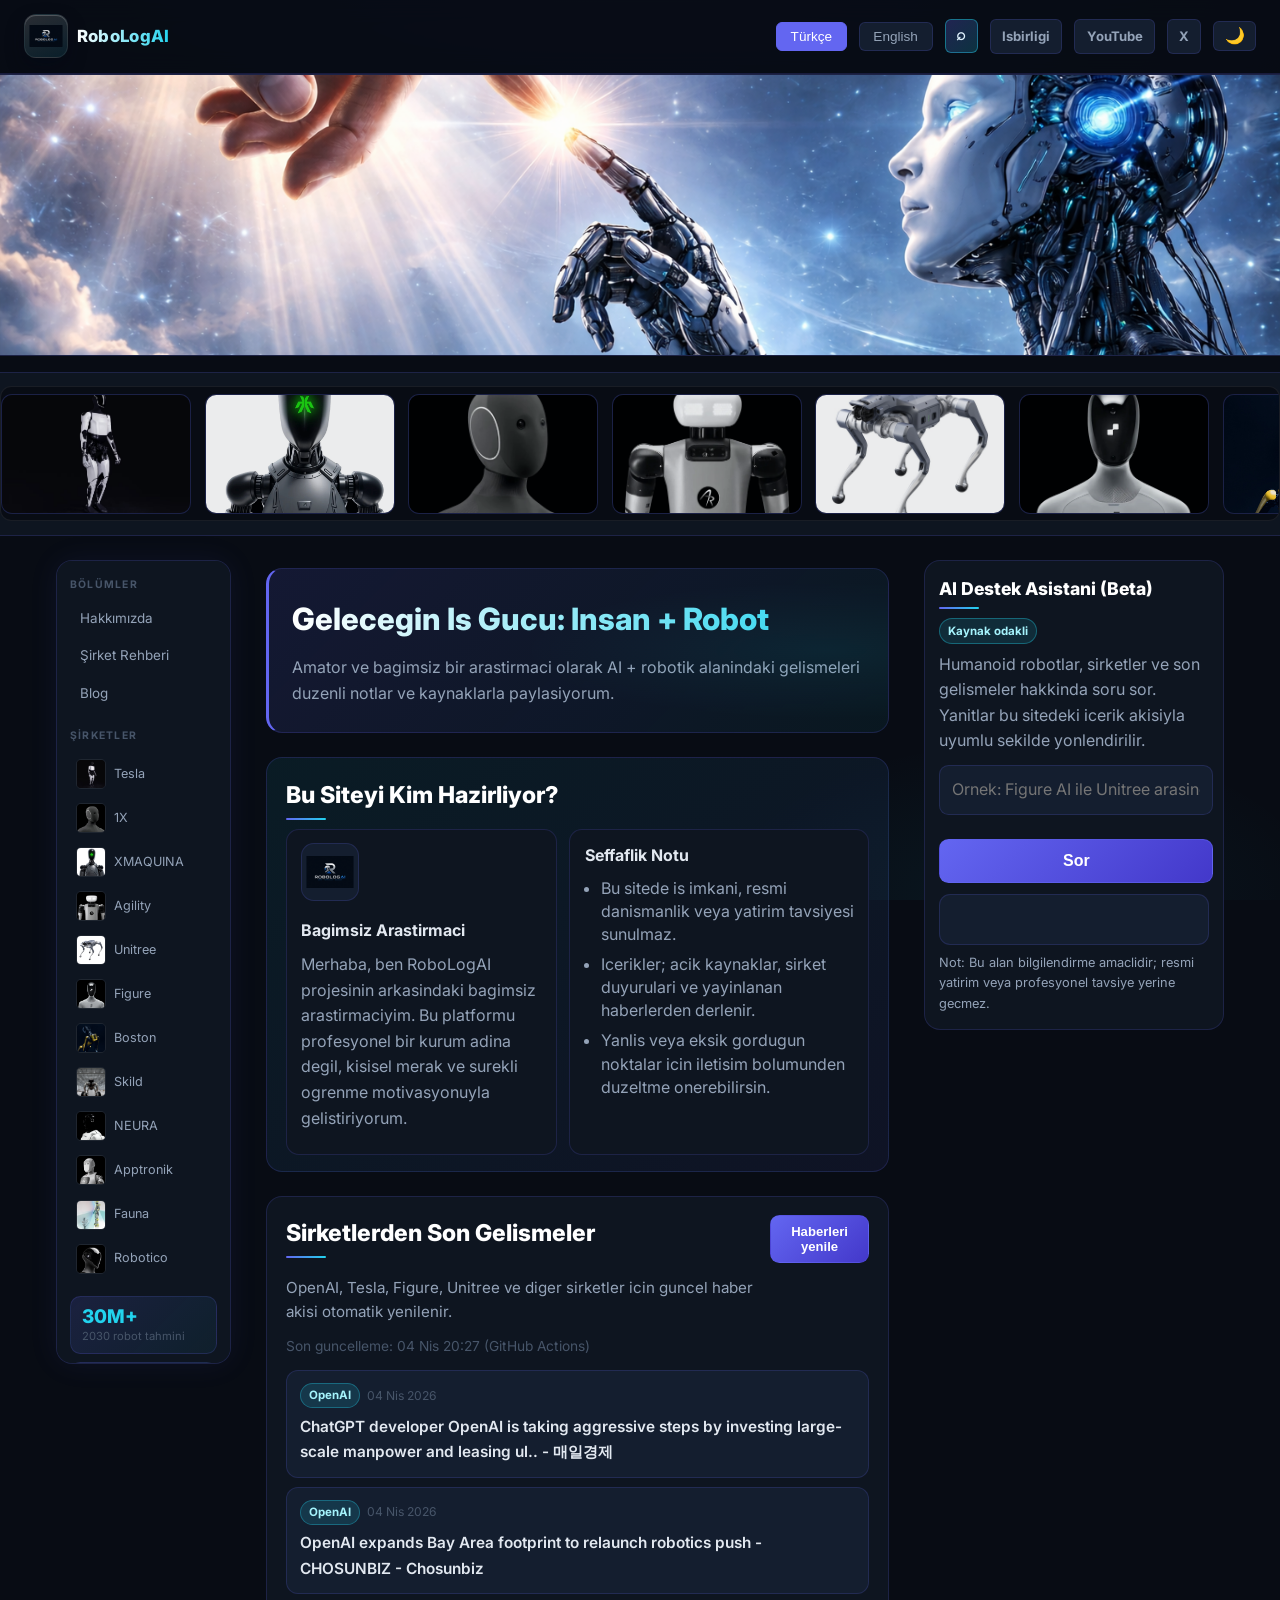
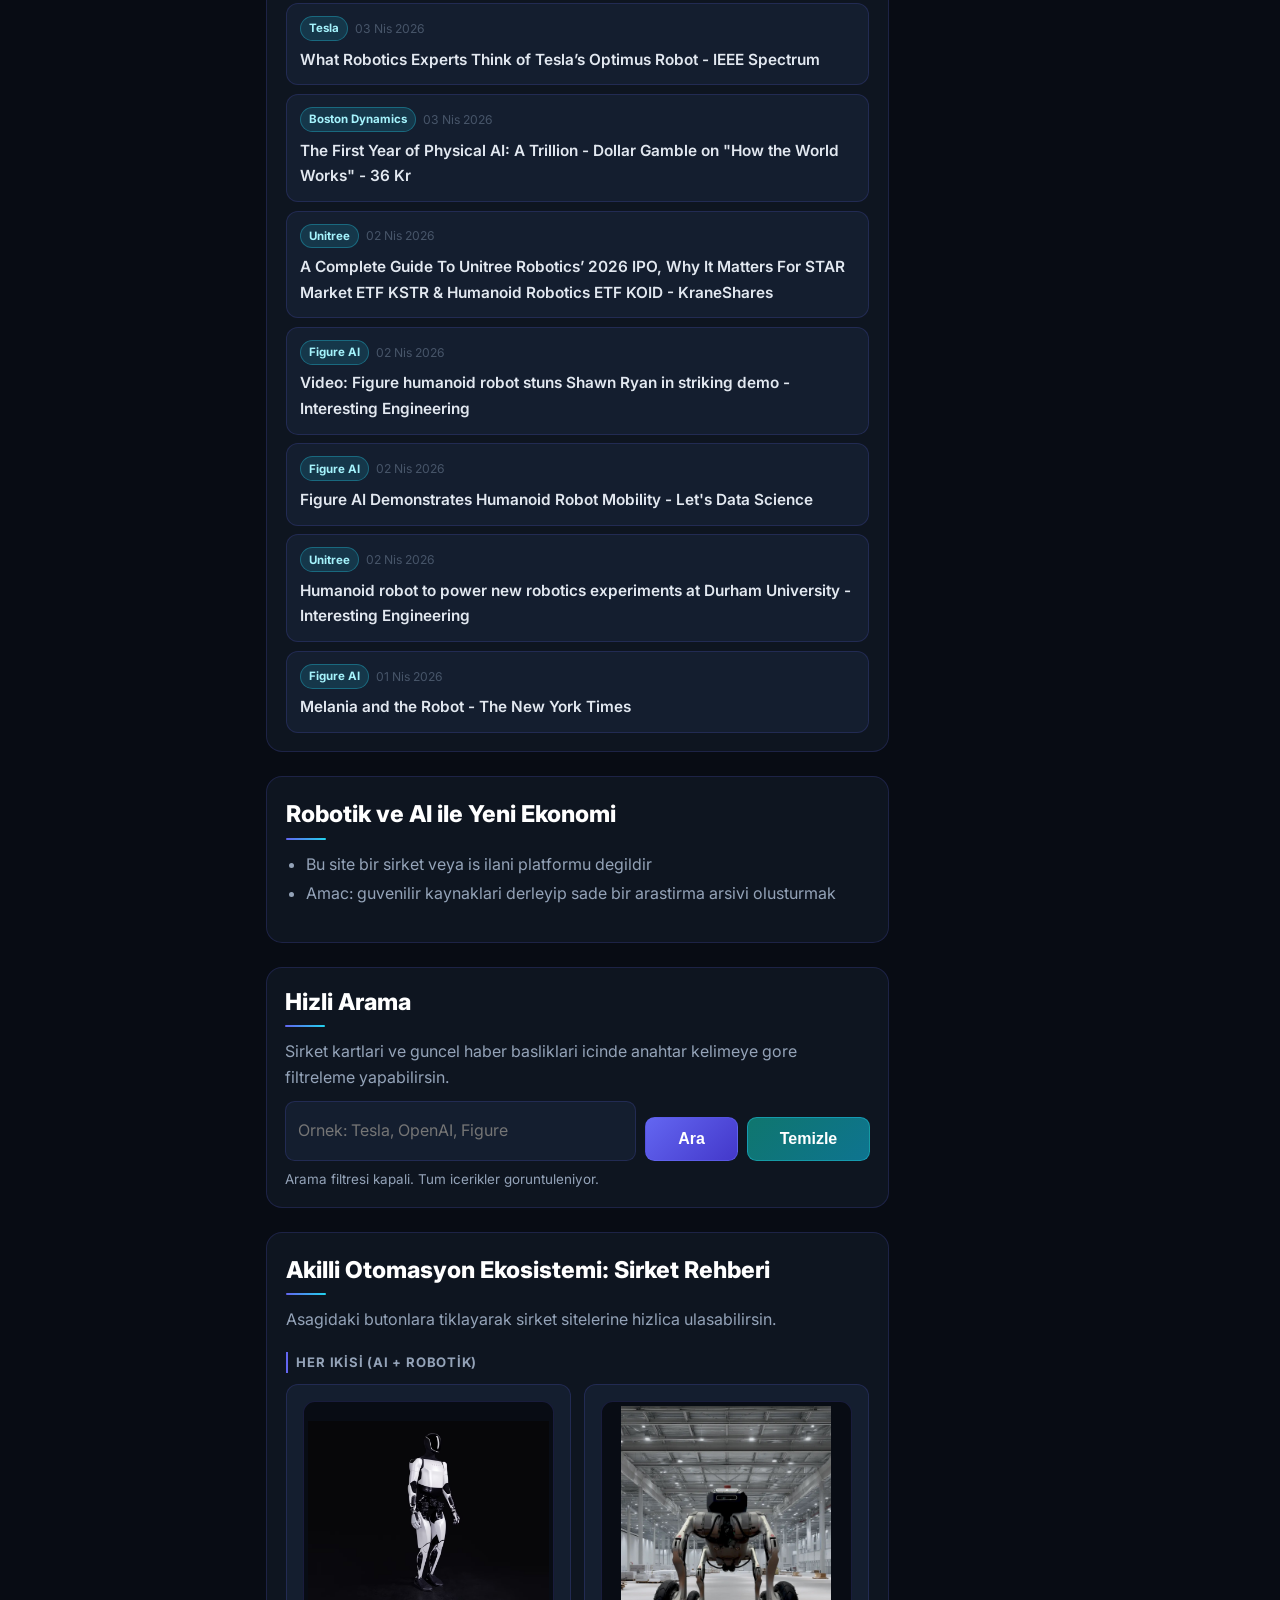
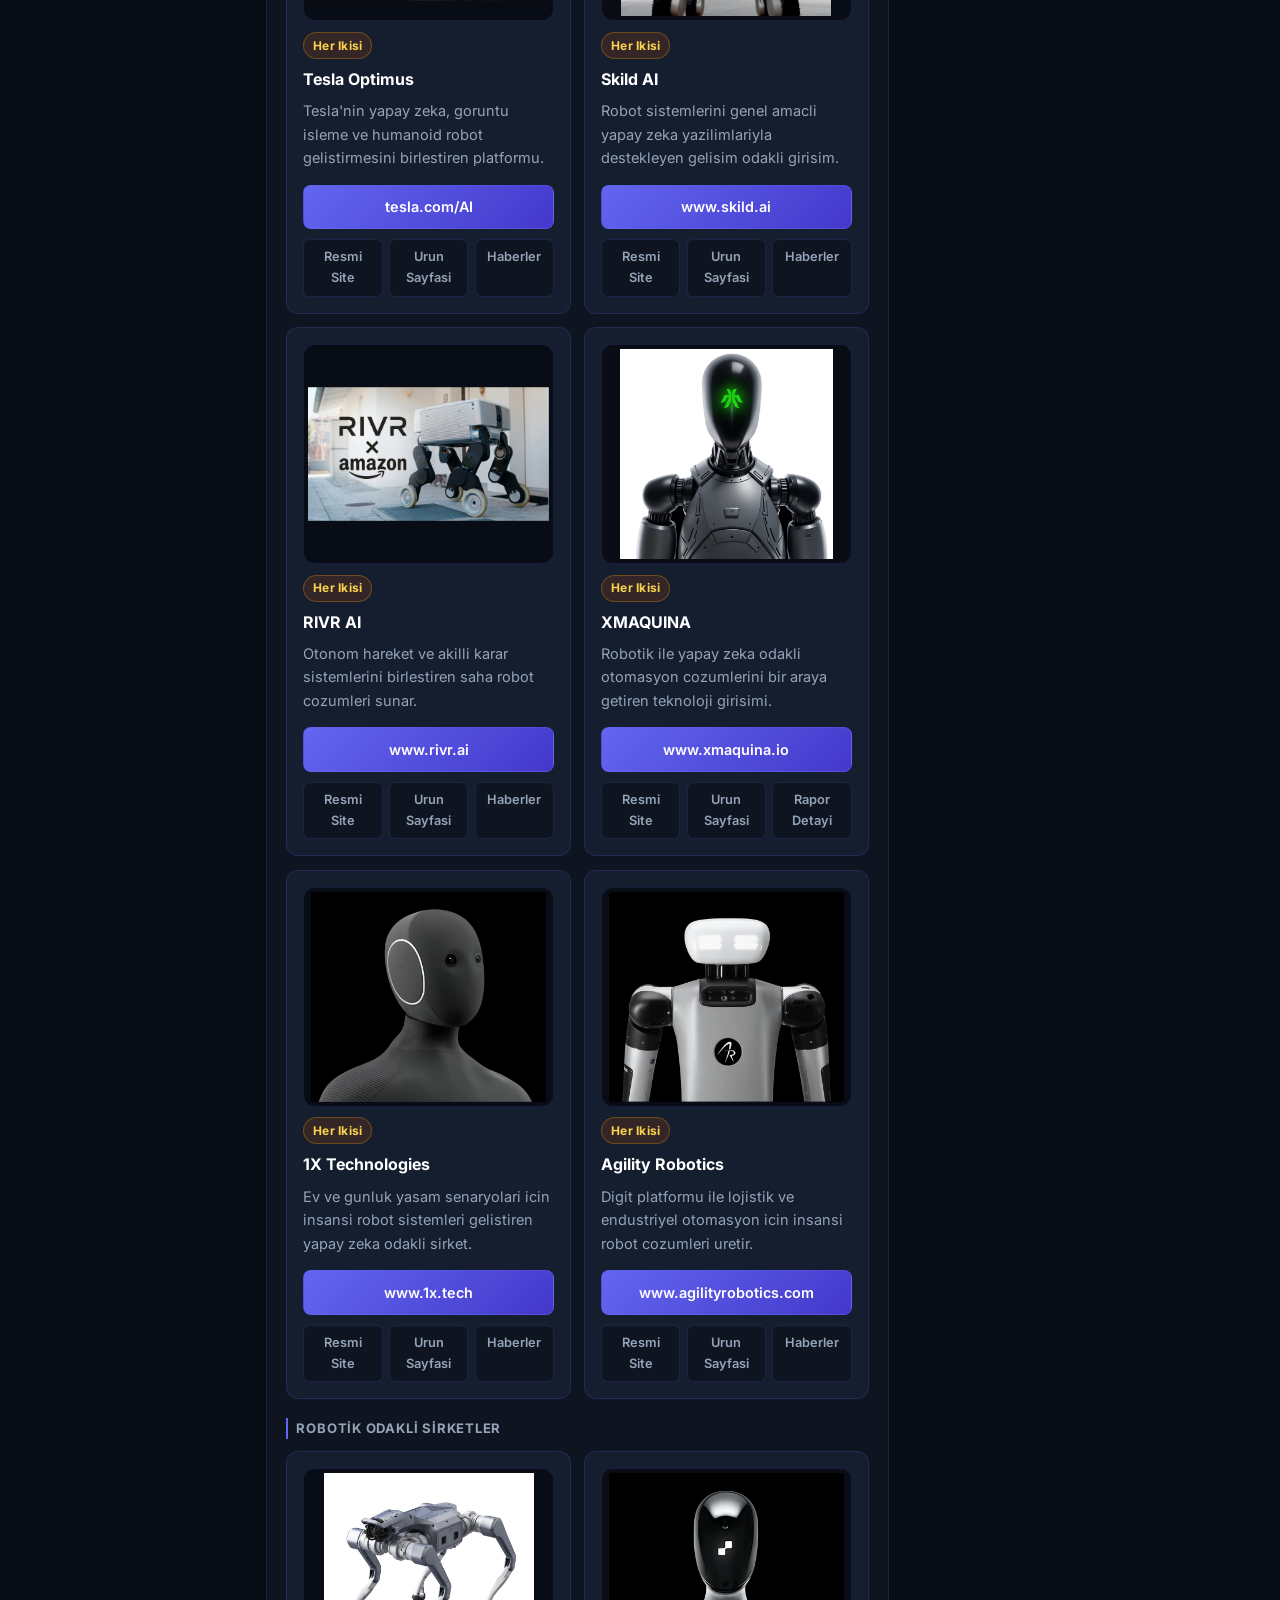
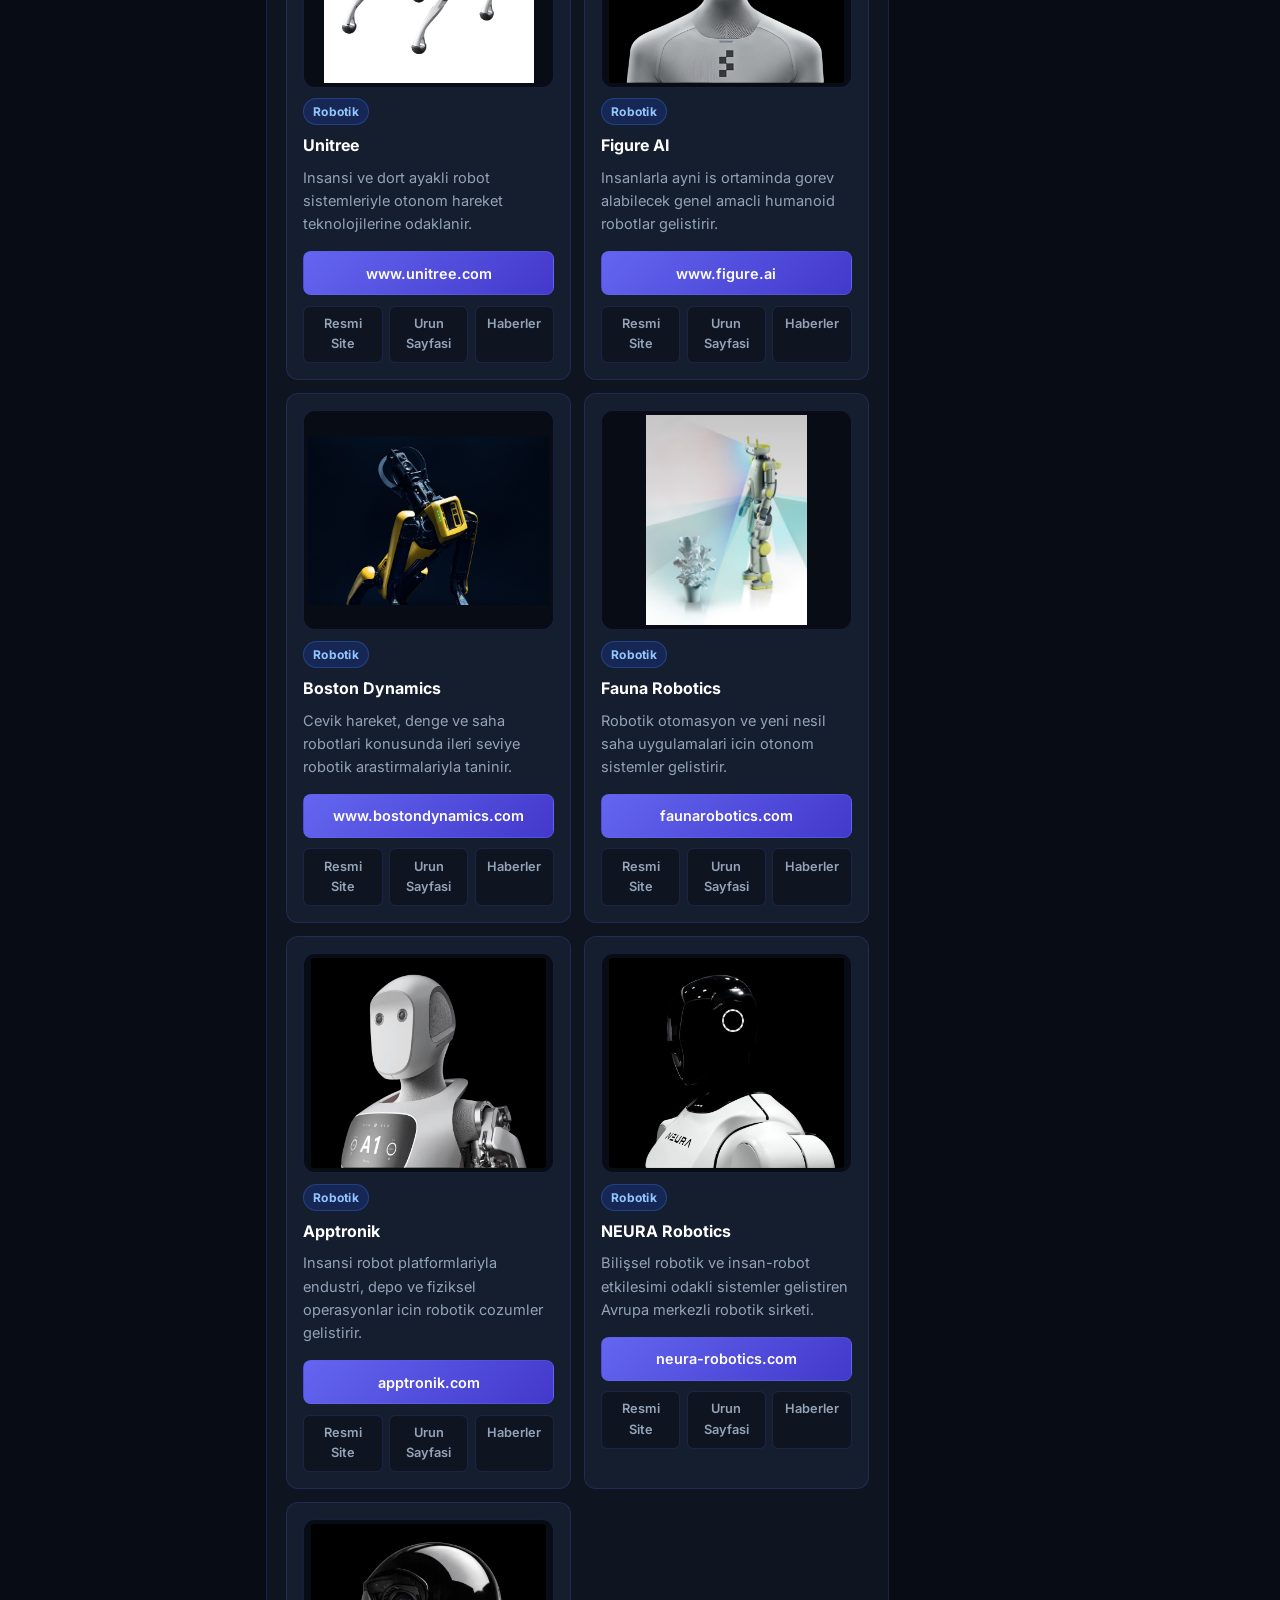
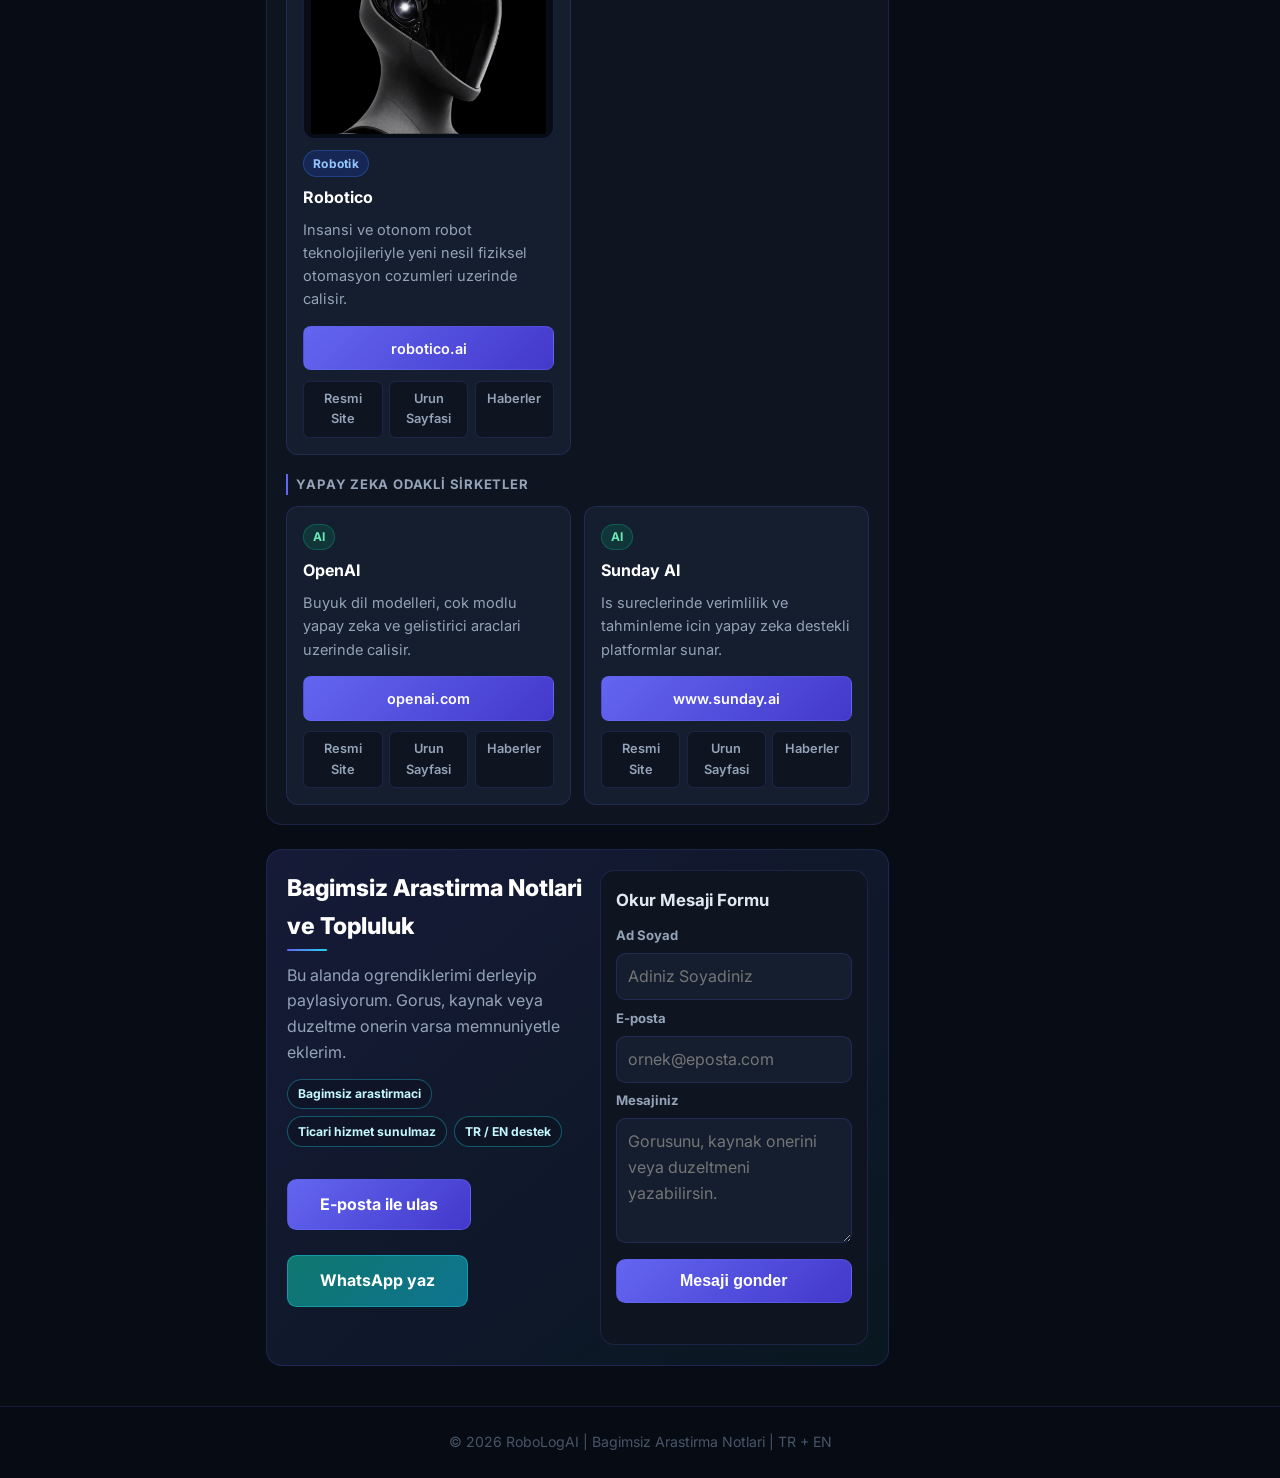
==== index.html @ 37634794 "Add Cloudflare Worker AI template and move assistant to right sidebar" ====
<!DOCTYPE html>
<html lang="tr">
<head>
  <meta charset="UTF-8" />
  <meta name="viewport" content="width=device-width, initial-scale=1.0" />
  <title>Humanoid ve Yapay Zeka Gelecegi</title>
  <meta name="description" content="Humanoid robotik ve yapay zeka gelismelerini bagimsiz arastirma notlariyla takip eden bilgi paylasim platformu." />
  <link rel="canonical" href="https://robologai.com/" />
  <meta property="og:url" content="https://robologai.com/" />
  <link rel="stylesheet" href="style.css" />
</head>
<body>
  <header class="topbar">
    <a class="logo" href="index.html" aria-label="RoboLogAI ana sayfa">
      <img class="logo-mark" src="images/logos/site-logo.png" alt="RoboLogAI logosu" loading="eager" fetchpriority="high" />
      <span class="logo-text">RoboLogAI</span>
    </a>
    <nav>
      <button class="lang-btn active" data-lang="tr">Türkçe</button>
      <button class="lang-btn" data-lang="en">English</button>
      <button class="top-search-link" type="button" aria-label="Quick search" title="Quick Search">
        <span class="top-search-icon" aria-hidden="true">⌕</span>
      </button>
      <a class="social-link" href="sponsor.html" aria-label="Is birligi ve sponsorluk">Isbirligi</a>
      <a class="social-link" href="https://youtube.com/@robologai" target="_blank" rel="noopener noreferrer" aria-label="RoboLogAI YouTube">YouTube</a>
      <a class="social-link" href="https://x.com/robologai" target="_blank" rel="noopener noreferrer" aria-label="RoboLogAI X">X</a>
        <button class="theme-btn" id="theme-toggle" aria-label="Tema değiştir">🌙</button>
    </nav>
  </header>

  <div id="top-search-popover" class="top-search-popover hidden" role="dialog" aria-label="Quick search panel">
    <input id="top-search-mini-input" type="search" data-ph-tr="Sirket veya haber ara..." data-ph-en="Search company or news..." placeholder="Sirket veya haber ara..." />
    <button id="top-search-mini-go" class="btn" type="button">
      <span data-lang="tr">Git</span>
      <span data-lang="en" class="hidden">Go</span>
    </button>
  </div>

  <section class="article-wide-banner article-wide-banner-full">
    <img src="images/robots/near-touch-human-robot.png" alt="Insan ve robot temali ana gorsel" loading="eager" fetchpriority="high" />
  </section>

  <section id="ad-strip">
      <div class="ad-marquee" aria-label="Robotik reklam seridi">
        <div class="ad-track">
          <article class="ad-item">
            <img class="ad-robot" src="images/robots/tesla-original.jpg" alt="Tesla Optimus" loading="lazy" />
          </article>
          <article class="ad-item">
            <img class="ad-robot" src="images/robots/xmaquina-original.jpg" alt="XMAQUINA robot" loading="lazy" />
          </article>
          <article class="ad-item">
            <img class="ad-robot" src="images/robots/1x-original.jpg" alt="1X robot" loading="lazy" />
          </article>
          <article class="ad-item">
            <img class="ad-robot" src="images/robots/agility-original.jpg" alt="Agility Robotics robot" loading="lazy" />
          </article>
          <article class="ad-item">
            <img class="ad-robot" src="images/robots/unitree-original.jpg" alt="Unitree robot" loading="lazy" />
          </article>
          <article class="ad-item">
            <img class="ad-robot" src="images/robots/figure-original.jpg" alt="Figure AI robot" loading="lazy" />
          </article>
          <article class="ad-item">
            <img class="ad-robot" src="images/robots/boston-original.jpg" alt="Boston Dynamics robot" loading="lazy" />
          </article>
          <article class="ad-item">
            <img class="ad-robot" src="images/robots/fauna-original.jpg" alt="Fauna Robotics robot" loading="lazy" />
          </article>

          <article class="ad-item" aria-hidden="true">
            <img class="ad-robot" src="images/robots/tesla-original.jpg" alt="" loading="lazy" />
          </article>
          <article class="ad-item" aria-hidden="true">
            <img class="ad-robot" src="images/robots/xmaquina-original.jpg" alt="" loading="lazy" />
          </article>
          <article class="ad-item" aria-hidden="true">
            <img class="ad-robot" src="images/robots/1x-original.jpg" alt="" loading="lazy" />
          </article>
          <article class="ad-item" aria-hidden="true">
            <img class="ad-robot" src="images/robots/agility-original.jpg" alt="" loading="lazy" />
          </article>
          <article class="ad-item" aria-hidden="true">
            <img class="ad-robot" src="images/robots/unitree-original.jpg" alt="" loading="lazy" />
          </article>
          <article class="ad-item" aria-hidden="true">
            <img class="ad-robot" src="images/robots/figure-original.jpg" alt="" loading="lazy" />
          </article>
          <article class="ad-item" aria-hidden="true">
            <img class="ad-robot" src="images/robots/boston-original.jpg" alt="" loading="lazy" />
          </article>
          <article class="ad-item" aria-hidden="true">
            <img class="ad-robot" src="images/robots/fauna-original.jpg" alt="" loading="lazy" />
          </article>
        </div>
      </div>
    </section>

  <div class="page-layout">
    <aside class="left-sidebar">

      <nav class="sidebar-nav">
        <p class="sidebar-heading" data-lang="tr">Bölümler</p>
        <p class="sidebar-heading hidden" data-lang="en">Sections</p>
        <a class="sidebar-link" href="#about" data-lang="tr">Hakkımızda</a>
        <a class="sidebar-link hidden" href="#about" data-lang="en">About</a>
        <a class="sidebar-link" href="#company-links" data-lang="tr">Şirket Rehberi</a>
        <a class="sidebar-link hidden" href="#company-links" data-lang="en">Company Guide</a>
        <a class="sidebar-link" href="blog.html" data-lang="tr">Blog</a>
        <a class="sidebar-link hidden" href="blog.html" data-lang="en">Blog</a>
      </nav>

      <div class="sidebar-emblems">
        <p class="sidebar-heading" data-lang="tr">Şirketler</p>
        <p class="sidebar-heading hidden" data-lang="en">Companies</p>
        <a class="emblem-item" href="#company-links" title="Tesla"><img src="images/robots/tesla-original.jpg" alt="Tesla" loading="lazy" /><span>Tesla</span></a>
        <a class="emblem-item" href="#company-links" title="1X"><img src="images/robots/1x-original.jpg" alt="1X" loading="lazy" /><span>1X</span></a>
        <a class="emblem-item" href="#company-links" title="XMAQUINA"><img src="images/robots/xmaquina-original.jpg" alt="XMAQUINA" loading="lazy" /><span>XMAQUINA</span></a>
        <a class="emblem-item" href="#company-links" title="Agility"><img src="images/robots/agility-original.jpg" alt="Agility" loading="lazy" /><span>Agility</span></a>
        <a class="emblem-item" href="#company-links" title="Unitree"><img src="images/robots/unitree-original.jpg" alt="Unitree" loading="lazy" /><span>Unitree</span></a>
        <a class="emblem-item" href="#company-links" title="Figure AI"><img src="images/robots/figure-original.jpg" alt="Figure AI" loading="lazy" /><span>Figure</span></a>
        <a class="emblem-item" href="#company-links" title="Boston Dynamics"><img src="images/robots/boston-original.jpg" alt="Boston" loading="lazy" /><span>Boston</span></a>
        <a class="emblem-item" href="#company-links" title="Skild AI"><img src="images/robots/skild-original.jpg" alt="Skild" loading="lazy" /><span>Skild</span></a>
        <a class="emblem-item" href="#company-links" title="NEURA"><img src="images/robots/neura-original.jpg" alt="NEURA" loading="lazy" /><span>NEURA</span></a>
        <a class="emblem-item" href="#company-links" title="Apptronik"><img src="images/robots/apptronik-original.jpg" alt="Apptronik" loading="lazy" /><span>Apptronik</span></a>
        <a class="emblem-item" href="#company-links" title="Fauna"><img src="images/robots/fauna-original.jpg" alt="Fauna" loading="lazy" /><span>Fauna</span></a>
        <a class="emblem-item" href="#company-links" title="Robotico"><img src="images/robots/robotico-original.jpg" alt="Robotico" loading="lazy" /><span>Robotico</span></a>
      </div>

      <div class="sidebar-stats">
        <div class="sidebar-stat">
          <span class="stat-num">30M+</span>
          <span class="stat-lbl" data-lang="tr">2030 robot tahmini</span>
          <span class="stat-lbl hidden" data-lang="en">2030 robot forecast</span>
        </div>
        <div class="sidebar-stat">
          <span class="stat-num">$38B</span>
          <span class="stat-lbl" data-lang="tr">2025 sektör büyüklüğü</span>
          <span class="stat-lbl hidden" data-lang="en">2025 sector size</span>
        </div>
        <div class="sidebar-stat">
          <span class="stat-num">15+</span>
          <span class="stat-lbl" data-lang="tr">Öne çıkan şirket</span>
          <span class="stat-lbl hidden" data-lang="en">Leading companies</span>
        </div>
      </div>

    </aside>
    <main class="container">
    <section id="hero">
      <h1 data-lang="tr">Gelecegin Is Gucu: Insan + Robot</h1>
      <h1 data-lang="en" class="hidden">Future Workforce: Human + Robot</h1>
      <p data-lang="tr">Amator ve bagimsiz bir arastirmaci olarak AI + robotik alanindaki gelismeleri duzenli notlar ve kaynaklarla paylasiyorum.</p>
      <p data-lang="en" class="hidden">As an independent hobby researcher, I share regular notes and sources on AI + robotics developments.</p>
    </section>

    <section id="creator-note">
      <h2 data-lang="tr">Bu Siteyi Kim Hazirliyor?</h2>
      <h2 data-lang="en" class="hidden">Who Runs This Site?</h2>

      <div class="creator-grid">
        <article class="creator-card">
          <img class="creator-avatar" src="images/logos/site-logo.png" alt="RoboLogAI profil gorseli" loading="lazy" />
          <h3 data-lang="tr">Bagimsiz Arastirmaci</h3>
          <h3 data-lang="en" class="hidden">Independent Researcher</h3>
          <p data-lang="tr">Merhaba, ben RoboLogAI projesinin arkasindaki bagimsiz arastirmaciyim. Bu platformu profesyonel bir kurum adina degil, kisisel merak ve surekli ogrenme motivasyonuyla gelistiriyorum.</p>
          <p data-lang="en" class="hidden">Hi, I am the independent researcher behind RoboLogAI. This platform is developed not on behalf of a company, but with personal curiosity and continuous learning motivation.</p>
        </article>

        <article class="creator-card policy-card">
          <h3 data-lang="tr">Seffaflik Notu</h3>
          <h3 data-lang="en" class="hidden">Transparency Note</h3>
          <ul>
            <li data-lang="tr">Bu sitede is imkani, resmi danismanlik veya yatirim tavsiyesi sunulmaz.</li>
            <li data-lang="en" class="hidden">This site does not offer jobs, official consulting, or investment advice.</li>
            <li data-lang="tr">Icerikler; acik kaynaklar, sirket duyurulari ve yayinlanan haberlerden derlenir.</li>
            <li data-lang="en" class="hidden">Content is compiled from public sources, company announcements, and published news.</li>
            <li data-lang="tr">Yanlis veya eksik gordugun noktalar icin iletisim bolumunden duzeltme onerebilirsin.</li>
            <li data-lang="en" class="hidden">If you notice inaccurate or missing points, you can suggest corrections via the contact section.</li>
          </ul>
        </article>
      </div>
    </section>

    <section id="live-news">
      <div class="live-news-head">
        <div>
          <h2 data-lang="tr">Sirketlerden Son Gelismeler</h2>
          <h2 data-lang="en" class="hidden">Latest Company Developments</h2>
          <p data-lang="tr">OpenAI, Tesla, Figure, Unitree ve diger sirketler icin guncel haber akisi otomatik yenilenir.</p>
          <p data-lang="en" class="hidden">Automated updates for OpenAI, Tesla, Figure, Unitree, and other major companies.</p>
        </div>
        <button id="refresh-news" class="refresh-news-btn" type="button">
          <span data-lang="tr">Haberleri yenile</span>
          <span data-lang="en" class="hidden">Refresh news</span>
        </button>
      </div>

      <p id="news-status" class="news-status" data-lang="tr">Haberler yukleniyor...</p>
      <p id="news-status-en" class="news-status hidden" data-lang="en">Loading latest news...</p>

      <ul id="live-news-list" class="live-news-list"></ul>
    </section>

    <section id="about">
      <h2 data-lang="tr">Robotik ve AI ile Yeni Ekonomi</h2>
      <h2 data-lang="en" class="hidden">A New Economy with Robotics and AI</h2>
      <ul>
        <li data-lang="tr">Bu site bir sirket veya is ilani platformu degildir</li>
        <li data-lang="en" class="hidden">This website is not a company or a job-offer platform</li>
        <li data-lang="tr">Amac: guvenilir kaynaklari derleyip sade bir arastirma arsivi olusturmak</li>
        <li data-lang="en" class="hidden">Goal: curate reliable sources and build a simple research archive</li>
      </ul>
    </section>

    <section id="site-search">
      <h2 data-lang="tr">Hizli Arama</h2>
      <h2 data-lang="en" class="hidden">Quick Search</h2>
      <p data-lang="tr">Sirket kartlari ve guncel haber basliklari icinde anahtar kelimeye gore filtreleme yapabilirsin.</p>
      <p data-lang="en" class="hidden">Filter company cards and latest news titles by keyword.</p>
      <div class="search-row">
        <input id="site-search-input" type="search" data-ph-tr="Ornek: Tesla, OpenAI, Figure" data-ph-en="Example: Tesla, OpenAI, Figure" placeholder="Ornek: Tesla, OpenAI, Figure" />
        <button id="site-search-btn" class="btn" type="button">
          <span data-lang="tr">Ara</span>
          <span data-lang="en" class="hidden">Search</span>
        </button>
        <button id="site-search-clear" class="btn btn-alt" type="button">
          <span data-lang="tr">Temizle</span>
          <span data-lang="en" class="hidden">Clear</span>
        </button>
      </div>
      <p id="site-search-status" class="search-status" aria-live="polite"></p>
    </section>

    <section id="company-links">
      <h2 data-lang="tr">Akilli Otomasyon Ekosistemi: Sirket Rehberi</h2>
      <h2 data-lang="en" class="hidden">Smart Automation Ecosystem: Company Guide</h2>

      <p data-lang="tr">Asagidaki butonlara tiklayarak sirket sitelerine hizlica ulasabilirsin.</p>
      <p data-lang="en" class="hidden">Use the buttons below to open company websites quickly.</p>

      <div class="company-group">
        <h3 data-lang="tr">Her Ikisi (AI + Robotik)</h3>
        <h3 data-lang="en" class="hidden">Both (AI + Robotics)</h3>
        <div class="link-grid">
          <article class="link-card">
            <img class="company-robot-photo" src="images/robots/tesla-original.jpg" alt="Tesla Optimus robot visual" loading="lazy" />
            <div class="badges">
              <span class="badge both" data-lang="tr">Her Ikisi</span>
              <span class="badge both hidden" data-lang="en">Both</span>
            </div>
            <h4>Tesla Optimus</h4>
            <p data-lang="tr">Tesla'nin yapay zeka, goruntu isleme ve humanoid robot gelistirmesini birlestiren platformu.</p>
            <p data-lang="en" class="hidden">Tesla's platform combining AI, vision systems, and humanoid robot development.</p>
            <a class="link-btn" href="https://www.tesla.com/AI" target="_blank" rel="noopener noreferrer">tesla.com/AI</a>
            <div class="sub-links">
              <a class="sub-link" href="https://www.tesla.com" target="_blank" rel="noopener noreferrer" data-lang="tr">Resmi Site</a>
              <a class="sub-link hidden" href="https://www.tesla.com" target="_blank" rel="noopener noreferrer" data-lang="en">Official Site</a>
              <a class="sub-link" href="https://www.tesla.com/AI" target="_blank" rel="noopener noreferrer" data-lang="tr">Urun Sayfasi</a>
              <a class="sub-link hidden" href="https://www.tesla.com/AI" target="_blank" rel="noopener noreferrer" data-lang="en">Product Page</a>
              <a class="sub-link" href="https://www.tesla.com/blog" target="_blank" rel="noopener noreferrer" data-lang="tr">Haberler</a>
              <a class="sub-link hidden" href="https://www.tesla.com/blog" target="_blank" rel="noopener noreferrer" data-lang="en">News</a>
            </div>
          </article>

          <article class="link-card">
            <img class="company-robot-photo" src="images/robots/skild-original.jpg" alt="Skild AI robot visual" loading="lazy" />
            <div class="badges">
              <span class="badge both" data-lang="tr">Her Ikisi</span>
              <span class="badge both hidden" data-lang="en">Both</span>
            </div>
            <h4>Skild AI</h4>
            <p data-lang="tr">Robot sistemlerini genel amacli yapay zeka yazilimlariyla destekleyen gelisim odakli girisim.</p>
            <p data-lang="en" class="hidden">A growth-stage company building general-purpose AI software for robotic systems.</p>
            <a class="link-btn" href="https://www.skild.ai" target="_blank" rel="noopener noreferrer">www.skild.ai</a>
            <div class="sub-links">
              <a class="sub-link" href="https://www.skild.ai" target="_blank" rel="noopener noreferrer" data-lang="tr">Resmi Site</a>
              <a class="sub-link hidden" href="https://www.skild.ai" target="_blank" rel="noopener noreferrer" data-lang="en">Official Site</a>
              <a class="sub-link" href="https://www.skild.ai" target="_blank" rel="noopener noreferrer" data-lang="tr">Urun Sayfasi</a>
              <a class="sub-link hidden" href="https://www.skild.ai" target="_blank" rel="noopener noreferrer" data-lang="en">Product Page</a>
              <a class="sub-link" href="https://www.skild.ai" target="_blank" rel="noopener noreferrer" data-lang="tr">Haberler</a>
              <a class="sub-link hidden" href="https://www.skild.ai" target="_blank" rel="noopener noreferrer" data-lang="en">News</a>
            </div>
          </article>

          <article class="link-card">
            <img class="company-robot-photo" src="images/robots/rivrhero.png" alt="RIVR AI robot visual" loading="lazy" />
            <div class="badges">
              <span class="badge both" data-lang="tr">Her Ikisi</span>
              <span class="badge both hidden" data-lang="en">Both</span>
            </div>
            <h4>RIVR AI</h4>
            <p data-lang="tr">Otonom hareket ve akilli karar sistemlerini birlestiren saha robot cozumleri sunar.</p>
            <p data-lang="en" class="hidden">Delivers field robotics solutions combining autonomous motion and intelligent decision systems.</p>
            <a class="link-btn" href="https://www.rivr.ai" target="_blank" rel="noopener noreferrer">www.rivr.ai</a>
            <div class="sub-links">
              <a class="sub-link" href="https://www.rivr.ai" target="_blank" rel="noopener noreferrer" data-lang="tr">Resmi Site</a>
              <a class="sub-link hidden" href="https://www.rivr.ai" target="_blank" rel="noopener noreferrer" data-lang="en">Official Site</a>
              <a class="sub-link" href="https://www.rivr.ai" target="_blank" rel="noopener noreferrer" data-lang="tr">Urun Sayfasi</a>
              <a class="sub-link hidden" href="https://www.rivr.ai" target="_blank" rel="noopener noreferrer" data-lang="en">Product Page</a>
              <a class="sub-link" href="https://www.rivr.ai" target="_blank" rel="noopener noreferrer" data-lang="tr">Haberler</a>
              <a class="sub-link hidden" href="https://www.rivr.ai" target="_blank" rel="noopener noreferrer" data-lang="en">News</a>
            </div>
          </article>

          <article class="link-card">
              <img class="company-robot-photo" src="images/robots/xmaquina-original.jpg" alt="XMAQUINA robot visual" loading="lazy" />
            <div class="badges">
              <span class="badge both" data-lang="tr">Her Ikisi</span>
              <span class="badge both hidden" data-lang="en">Both</span>
            </div>
            <h4>XMAQUINA</h4>
            <p data-lang="tr">Robotik ile yapay zeka odakli otomasyon cozumlerini bir araya getiren teknoloji girisimi.</p>
            <p data-lang="en" class="hidden">A technology company combining robotics and AI-focused automation solutions.</p>
            <a class="link-btn" href="https://www.xmaquina.io" target="_blank" rel="noopener noreferrer">www.xmaquina.io</a>
            <div class="sub-links">
              <a class="sub-link" href="https://www.xmaquina.io" target="_blank" rel="noopener noreferrer" data-lang="tr">Resmi Site</a>
              <a class="sub-link hidden" href="https://www.xmaquina.io" target="_blank" rel="noopener noreferrer" data-lang="en">Official Site</a>
              <a class="sub-link" href="https://www.xmaquina.io" target="_blank" rel="noopener noreferrer" data-lang="tr">Urun Sayfasi</a>
              <a class="sub-link hidden" href="https://www.xmaquina.io" target="_blank" rel="noopener noreferrer" data-lang="en">Product Page</a>
              <a class="sub-link" href="article-xmaquina-profesyonel-rapor.html" data-lang="tr">Rapor Detayi</a>
              <a class="sub-link hidden" href="article-xmaquina-profesyonel-rapor.html" data-lang="en">Report Details</a>
            </div>
          </article>

          <article class="link-card">
            <img class="company-robot-photo" src="images/robots/1x-original.jpg" alt="1X robot visual" loading="lazy" />
            <div class="badges">
              <span class="badge both" data-lang="tr">Her Ikisi</span>
              <span class="badge both hidden" data-lang="en">Both</span>
            </div>
            <h4>1X Technologies</h4>
            <p data-lang="tr">Ev ve gunluk yasam senaryolari icin insansi robot sistemleri gelistiren yapay zeka odakli sirket.</p>
            <p data-lang="en" class="hidden">An AI-driven company building humanoid robots for home and everyday living scenarios.</p>
            <a class="link-btn" href="https://www.1x.tech" target="_blank" rel="noopener noreferrer">www.1x.tech</a>
            <div class="sub-links">
              <a class="sub-link" href="https://www.1x.tech" target="_blank" rel="noopener noreferrer" data-lang="tr">Resmi Site</a>
              <a class="sub-link hidden" href="https://www.1x.tech" target="_blank" rel="noopener noreferrer" data-lang="en">Official Site</a>
              <a class="sub-link" href="https://www.1x.tech" target="_blank" rel="noopener noreferrer" data-lang="tr">Urun Sayfasi</a>
              <a class="sub-link hidden" href="https://www.1x.tech" target="_blank" rel="noopener noreferrer" data-lang="en">Product Page</a>
              <a class="sub-link" href="https://www.1x.tech" target="_blank" rel="noopener noreferrer" data-lang="tr">Haberler</a>
              <a class="sub-link hidden" href="https://www.1x.tech" target="_blank" rel="noopener noreferrer" data-lang="en">News</a>
            </div>
          </article>

          <article class="link-card">
            <img class="company-robot-photo" src="images/robots/agility-original.jpg" alt="Agility Robotics robot visual" loading="lazy" />
            <div class="badges">
              <span class="badge both" data-lang="tr">Her Ikisi</span>
              <span class="badge both hidden" data-lang="en">Both</span>
            </div>
            <h4>Agility Robotics</h4>
            <p data-lang="tr">Digit platformu ile lojistik ve endustriyel otomasyon icin insansi robot cozumleri uretir.</p>
            <p data-lang="en" class="hidden">Builds humanoid robot solutions for logistics and industrial automation through its Digit platform.</p>
            <a class="link-btn" href="https://www.agilityrobotics.com" target="_blank" rel="noopener noreferrer">www.agilityrobotics.com</a>
            <div class="sub-links">
              <a class="sub-link" href="https://www.agilityrobotics.com" target="_blank" rel="noopener noreferrer" data-lang="tr">Resmi Site</a>
              <a class="sub-link hidden" href="https://www.agilityrobotics.com" target="_blank" rel="noopener noreferrer" data-lang="en">Official Site</a>
              <a class="sub-link" href="https://www.agilityrobotics.com" target="_blank" rel="noopener noreferrer" data-lang="tr">Urun Sayfasi</a>
              <a class="sub-link hidden" href="https://www.agilityrobotics.com" target="_blank" rel="noopener noreferrer" data-lang="en">Product Page</a>
              <a class="sub-link" href="https://www.agilityrobotics.com" target="_blank" rel="noopener noreferrer" data-lang="tr">Haberler</a>
              <a class="sub-link hidden" href="https://www.agilityrobotics.com" target="_blank" rel="noopener noreferrer" data-lang="en">News</a>
            </div>
          </article>
        </div>
      </div>

      <div class="company-group">
        <h3 data-lang="tr">Robotik Odakli Sirketler</h3>
        <h3 data-lang="en" class="hidden">Robotics Focused Companies</h3>
        <div class="link-grid">
          <article class="link-card">
            <img class="company-robot-photo" src="images/robots/unitree-original.jpg" alt="Unitree robot visual" loading="lazy" />
            <div class="badges">
              <span class="badge robot">Robotik</span>
            </div>
            <h4>Unitree</h4>
            <p data-lang="tr">Insansi ve dort ayakli robot sistemleriyle otonom hareket teknolojilerine odaklanir.</p>
            <p data-lang="en" class="hidden">Focused on autonomous motion technologies with humanoid and quadruped robots.</p>
            <a class="link-btn" href="https://www.unitree.com" target="_blank" rel="noopener noreferrer">www.unitree.com</a>
            <div class="sub-links">
              <a class="sub-link" href="https://www.unitree.com" target="_blank" rel="noopener noreferrer" data-lang="tr">Resmi Site</a>
              <a class="sub-link hidden" href="https://www.unitree.com" target="_blank" rel="noopener noreferrer" data-lang="en">Official Site</a>
              <a class="sub-link" href="https://www.unitree.com/g1" target="_blank" rel="noopener noreferrer" data-lang="tr">Urun Sayfasi</a>
              <a class="sub-link hidden" href="https://www.unitree.com/g1" target="_blank" rel="noopener noreferrer" data-lang="en">Product Page</a>
              <a class="sub-link" href="https://www.unitree.com/news" target="_blank" rel="noopener noreferrer" data-lang="tr">Haberler</a>
              <a class="sub-link hidden" href="https://www.unitree.com/news" target="_blank" rel="noopener noreferrer" data-lang="en">News</a>
            </div>
          </article>

          <article class="link-card">
            <img class="company-robot-photo" src="images/robots/figure-original.jpg" alt="Figure AI robot visual" loading="lazy" />
            <div class="badges">
              <span class="badge robot">Robotik</span>
            </div>
            <h4>Figure AI</h4>
            <p data-lang="tr">Insanlarla ayni is ortaminda gorev alabilecek genel amacli humanoid robotlar gelistirir.</p>
            <p data-lang="en" class="hidden">Builds general-purpose humanoid robots designed to work alongside people.</p>
            <a class="link-btn" href="https://www.figure.ai" target="_blank" rel="noopener noreferrer">www.figure.ai</a>
            <div class="sub-links">
              <a class="sub-link" href="https://www.figure.ai" target="_blank" rel="noopener noreferrer" data-lang="tr">Resmi Site</a>
              <a class="sub-link hidden" href="https://www.figure.ai" target="_blank" rel="noopener noreferrer" data-lang="en">Official Site</a>
              <a class="sub-link" href="https://www.figure.ai" target="_blank" rel="noopener noreferrer" data-lang="tr">Urun Sayfasi</a>
              <a class="sub-link hidden" href="https://www.figure.ai" target="_blank" rel="noopener noreferrer" data-lang="en">Product Page</a>
              <a class="sub-link" href="https://www.figure.ai/news" target="_blank" rel="noopener noreferrer" data-lang="tr">Haberler</a>
              <a class="sub-link hidden" href="https://www.figure.ai/news" target="_blank" rel="noopener noreferrer" data-lang="en">News</a>
            </div>
          </article>

          <article class="link-card">
            <img class="company-robot-photo" src="images/robots/boston-original.jpg" alt="Boston Dynamics robot visual" loading="lazy" />
            <div class="badges">
              <span class="badge robot">Robotik</span>
            </div>
            <h4>Boston Dynamics</h4>
            <p data-lang="tr">Cevik hareket, denge ve saha robotlari konusunda ileri seviye robotik arastirmalariyla taninir.</p>
            <p data-lang="en" class="hidden">Known for advanced robotics research in agility, balance, and field robotics.</p>
            <a class="link-btn" href="https://www.bostondynamics.com" target="_blank" rel="noopener noreferrer">www.bostondynamics.com</a>
            <div class="sub-links">
              <a class="sub-link" href="https://www.bostondynamics.com" target="_blank" rel="noopener noreferrer" data-lang="tr">Resmi Site</a>
              <a class="sub-link hidden" href="https://www.bostondynamics.com" target="_blank" rel="noopener noreferrer" data-lang="en">Official Site</a>
              <a class="sub-link" href="https://www.bostondynamics.com/atlas" target="_blank" rel="noopener noreferrer" data-lang="tr">Urun Sayfasi</a>
              <a class="sub-link hidden" href="https://www.bostondynamics.com/atlas" target="_blank" rel="noopener noreferrer" data-lang="en">Product Page</a>
              <a class="sub-link" href="https://www.bostondynamics.com/blog" target="_blank" rel="noopener noreferrer" data-lang="tr">Haberler</a>
              <a class="sub-link hidden" href="https://www.bostondynamics.com/blog" target="_blank" rel="noopener noreferrer" data-lang="en">News</a>
            </div>
          </article>

          <article class="link-card">
            <img class="company-robot-photo" src="images/robots/fauna-original.jpg" alt="Fauna Robotics robot visual" loading="lazy" />
            <div class="badges">
              <span class="badge robot">Robotik</span>
            </div>
            <h4>Fauna Robotics</h4>
            <p data-lang="tr">Robotik otomasyon ve yeni nesil saha uygulamalari icin otonom sistemler gelistirir.</p>
            <p data-lang="en" class="hidden">Develops autonomous systems for robotics automation and next-generation field applications.</p>
            <a class="link-btn" href="https://faunarobotics.com" target="_blank" rel="noopener noreferrer">faunarobotics.com</a>
            <div class="sub-links">
              <a class="sub-link" href="https://faunarobotics.com" target="_blank" rel="noopener noreferrer" data-lang="tr">Resmi Site</a>
              <a class="sub-link hidden" href="https://faunarobotics.com" target="_blank" rel="noopener noreferrer" data-lang="en">Official Site</a>
              <a class="sub-link" href="https://faunarobotics.com" target="_blank" rel="noopener noreferrer" data-lang="tr">Urun Sayfasi</a>
              <a class="sub-link hidden" href="https://faunarobotics.com" target="_blank" rel="noopener noreferrer" data-lang="en">Product Page</a>
              <a class="sub-link" href="https://faunarobotics.com" target="_blank" rel="noopener noreferrer" data-lang="tr">Haberler</a>
              <a class="sub-link hidden" href="https://faunarobotics.com" target="_blank" rel="noopener noreferrer" data-lang="en">News</a>
            </div>
          </article>

          <article class="link-card">
            <img class="company-robot-photo" src="images/robots/apptronik-original.jpg" alt="Apptronik robot visual" loading="lazy" />
            <div class="badges">
              <span class="badge robot">Robotik</span>
            </div>
            <h4>Apptronik</h4>
            <p data-lang="tr">Insansi robot platformlariyla endustri, depo ve fiziksel operasyonlar icin robotik cozumler gelistirir.</p>
            <p data-lang="en" class="hidden">Builds humanoid robotics platforms for industrial, warehouse, and physical operations.</p>
            <a class="link-btn" href="https://apptronik.com" target="_blank" rel="noopener noreferrer">apptronik.com</a>
            <div class="sub-links">
              <a class="sub-link" href="https://apptronik.com" target="_blank" rel="noopener noreferrer" data-lang="tr">Resmi Site</a>
              <a class="sub-link hidden" href="https://apptronik.com" target="_blank" rel="noopener noreferrer" data-lang="en">Official Site</a>
              <a class="sub-link" href="https://apptronik.com" target="_blank" rel="noopener noreferrer" data-lang="tr">Urun Sayfasi</a>
              <a class="sub-link hidden" href="https://apptronik.com" target="_blank" rel="noopener noreferrer" data-lang="en">Product Page</a>
              <a class="sub-link" href="https://apptronik.com" target="_blank" rel="noopener noreferrer" data-lang="tr">Haberler</a>
              <a class="sub-link hidden" href="https://apptronik.com" target="_blank" rel="noopener noreferrer" data-lang="en">News</a>
            </div>
          </article>

          <article class="link-card">
            <img class="company-robot-photo" src="images/robots/neura-original.jpg" alt="NEURA Robotics robot visual" loading="lazy" />
            <div class="badges">
              <span class="badge robot">Robotik</span>
            </div>
            <h4>NEURA Robotics</h4>
            <p data-lang="tr">Bilişsel robotik ve insan-robot etkilesimi odakli sistemler gelistiren Avrupa merkezli robotik sirketi.</p>
            <p data-lang="en" class="hidden">A European robotics company focused on cognitive robotics and human-robot interaction systems.</p>
            <a class="link-btn" href="https://neura-robotics.com" target="_blank" rel="noopener noreferrer">neura-robotics.com</a>
            <div class="sub-links">
              <a class="sub-link" href="https://neura-robotics.com" target="_blank" rel="noopener noreferrer" data-lang="tr">Resmi Site</a>
              <a class="sub-link hidden" href="https://neura-robotics.com" target="_blank" rel="noopener noreferrer" data-lang="en">Official Site</a>
              <a class="sub-link" href="https://neura-robotics.com" target="_blank" rel="noopener noreferrer" data-lang="tr">Urun Sayfasi</a>
              <a class="sub-link hidden" href="https://neura-robotics.com" target="_blank" rel="noopener noreferrer" data-lang="en">Product Page</a>
              <a class="sub-link" href="https://neura-robotics.com" target="_blank" rel="noopener noreferrer" data-lang="tr">Haberler</a>
              <a class="sub-link hidden" href="https://neura-robotics.com" target="_blank" rel="noopener noreferrer" data-lang="en">News</a>
            </div>
          </article>

          <article class="link-card">
            <img class="company-robot-photo" src="images/robots/robotico-original.jpg" alt="Robotico robot visual" loading="lazy" />
            <div class="badges">
              <span class="badge robot">Robotik</span>
            </div>
            <h4>Robotico</h4>
            <p data-lang="tr">Insansi ve otonom robot teknolojileriyle yeni nesil fiziksel otomasyon cozumleri uzerinde calisir.</p>
            <p data-lang="en" class="hidden">Works on next-generation physical automation with humanoid and autonomous robot technologies.</p>
            <a class="link-btn" href="https://robotico.ai" target="_blank" rel="noopener noreferrer">robotico.ai</a>
            <div class="sub-links">
              <a class="sub-link" href="https://robotico.ai" target="_blank" rel="noopener noreferrer" data-lang="tr">Resmi Site</a>
              <a class="sub-link hidden" href="https://robotico.ai" target="_blank" rel="noopener noreferrer" data-lang="en">Official Site</a>
              <a class="sub-link" href="https://robotico.ai" target="_blank" rel="noopener noreferrer" data-lang="tr">Urun Sayfasi</a>
              <a class="sub-link hidden" href="https://robotico.ai" target="_blank" rel="noopener noreferrer" data-lang="en">Product Page</a>
              <a class="sub-link" href="https://robotico.ai" target="_blank" rel="noopener noreferrer" data-lang="tr">Haberler</a>
              <a class="sub-link hidden" href="https://robotico.ai" target="_blank" rel="noopener noreferrer" data-lang="en">News</a>
            </div>
          </article>
        </div>
      </div>

      <div class="company-group">
        <h3 data-lang="tr">Yapay Zeka Odakli Sirketler</h3>
        <h3 data-lang="en" class="hidden">AI Focused Companies</h3>
        <div class="link-grid">
          <article class="link-card">
            <div class="badges">
              <span class="badge ai">AI</span>
            </div>
            <h4>OpenAI</h4>
            <p data-lang="tr">Buyuk dil modelleri, cok modlu yapay zeka ve gelistirici araclari uzerinde calisir.</p>
            <p data-lang="en" class="hidden">Works on large language models, multimodal AI, and developer tools.</p>
            <a class="link-btn" href="https://openai.com" target="_blank" rel="noopener noreferrer">openai.com</a>
            <div class="sub-links">
              <a class="sub-link" href="https://openai.com" target="_blank" rel="noopener noreferrer" data-lang="tr">Resmi Site</a>
              <a class="sub-link hidden" href="https://openai.com" target="_blank" rel="noopener noreferrer" data-lang="en">Official Site</a>
              <a class="sub-link" href="https://openai.com/chatgpt/overview" target="_blank" rel="noopener noreferrer" data-lang="tr">Urun Sayfasi</a>
              <a class="sub-link hidden" href="https://openai.com/chatgpt/overview" target="_blank" rel="noopener noreferrer" data-lang="en">Product Page</a>
              <a class="sub-link" href="https://openai.com/news" target="_blank" rel="noopener noreferrer" data-lang="tr">Haberler</a>
              <a class="sub-link hidden" href="https://openai.com/news" target="_blank" rel="noopener noreferrer" data-lang="en">News</a>
            </div>
          </article>

          <article class="link-card">
            <div class="badges">
              <span class="badge ai">AI</span>
            </div>
            <h4>Sunday AI</h4>
            <p data-lang="tr">Is sureclerinde verimlilik ve tahminleme icin yapay zeka destekli platformlar sunar.</p>
            <p data-lang="en" class="hidden">Provides AI-powered platforms for business efficiency and predictive insights.</p>
            <a class="link-btn" href="https://www.sunday.ai" target="_blank" rel="noopener noreferrer">www.sunday.ai</a>
            <div class="sub-links">
              <a class="sub-link" href="https://www.sunday.ai" target="_blank" rel="noopener noreferrer" data-lang="tr">Resmi Site</a>
              <a class="sub-link hidden" href="https://www.sunday.ai" target="_blank" rel="noopener noreferrer" data-lang="en">Official Site</a>
              <a class="sub-link" href="https://www.sunday.ai" target="_blank" rel="noopener noreferrer" data-lang="tr">Urun Sayfasi</a>
              <a class="sub-link hidden" href="https://www.sunday.ai" target="_blank" rel="noopener noreferrer" data-lang="en">Product Page</a>
              <a class="sub-link" href="https://www.sunday.ai" target="_blank" rel="noopener noreferrer" data-lang="tr">Haberler</a>
              <a class="sub-link hidden" href="https://www.sunday.ai" target="_blank" rel="noopener noreferrer" data-lang="en">News</a>
            </div>
          </article>
        </div>
      </div>
    </section>

    <section id="lead-hub">
      <div class="lead-copy">
        <h2 data-lang="tr">Bagimsiz Arastirma Notlari ve Topluluk</h2>
        <h2 data-lang="en" class="hidden">Independent Research Notes and Community</h2>
        <p data-lang="tr">Bu alanda ogrendiklerimi derleyip paylasiyorum. Gorus, kaynak veya duzeltme onerin varsa memnuniyetle eklerim.</p>
        <p data-lang="en" class="hidden">I collect and share what I learn in this field. If you have suggestions, sources, or corrections, I would be happy to include them.</p>

        <div class="lead-badges">
          <span class="lead-pill" data-lang="tr">Bagimsiz arastirmaci</span>
          <span class="lead-pill hidden" data-lang="en">Independent researcher</span>
          <span class="lead-pill" data-lang="tr">Ticari hizmet sunulmaz</span>
          <span class="lead-pill hidden" data-lang="en">No commercial services</span>
          <span class="lead-pill" data-lang="tr">TR / EN destek</span>
          <span class="lead-pill hidden" data-lang="en">TR / EN support</span>
        </div>

        <div class="lead-actions">
          <a class="btn" href="mailto:robologai@gmail.com?subject=RoboLogAI%20Okur%20Mesaji" data-lang="tr">E-posta ile ulas</a>
          <a class="btn hidden" href="mailto:robologai@gmail.com?subject=RoboLogAI%20Reader%20Message" data-lang="en">Send email</a>
          <a class="btn btn-alt" href="https://wa.me/905000000000" target="_blank" rel="noopener noreferrer" data-lang="tr">WhatsApp yaz</a>
          <a class="btn btn-alt hidden" href="https://wa.me/905000000000" target="_blank" rel="noopener noreferrer" data-lang="en">Message on WhatsApp</a>
        </div>
      </div>

      <form id="lead-form" class="lead-form" novalidate>
        <h3 data-lang="tr">Okur Mesaji Formu</h3>
        <h3 data-lang="en" class="hidden">Reader Message Form</h3>

        <label for="lead-name">
          <span data-lang="tr">Ad Soyad</span>
          <span data-lang="en" class="hidden">Full Name</span>
        </label>
        <input id="lead-name" name="name" type="text" required data-ph-tr="Adiniz Soyadiniz" data-ph-en="Your full name" />

        <label for="lead-email">
          <span data-lang="tr">E-posta</span>
          <span data-lang="en" class="hidden">Email</span>
        </label>
        <input id="lead-email" name="email" type="email" required data-ph-tr="ornek@eposta.com" data-ph-en="name@email.com" />

        <label for="lead-focus">
          <span data-lang="tr">Mesajiniz</span>
          <span data-lang="en" class="hidden">Your Message</span>
        </label>
        <textarea id="lead-focus" name="focus" rows="4" required data-ph-tr="Gorusunu, kaynak onerini veya duzeltmeni yazabilirsin." data-ph-en="You can share your opinion, source suggestion, or correction."></textarea>

        <button class="btn" type="submit">
          <span data-lang="tr">Mesaji gonder</span>
          <span data-lang="en" class="hidden">Send message</span>
        </button>
        <p id="lead-status" class="form-status" aria-live="polite"></p>
      </form>
    </section>
    </main>

    <aside class="right-sidebar">
      <section id="ai-platform">
        <div class="ai-platform-head">
          <h2 data-lang="tr">AI Destek Asistani (Beta)</h2>
          <h2 data-lang="en" class="hidden">AI Support Assistant (Beta)</h2>
          <span class="ai-badge" data-lang="tr">Kaynak odakli</span>
          <span class="ai-badge hidden" data-lang="en">Source-focused</span>
        </div>
        <p data-lang="tr">Humanoid robotlar, sirketler ve son gelismeler hakkinda soru sor. Yanitlar bu sitedeki icerik akisiyla uyumlu sekilde yonlendirilir.</p>
        <p data-lang="en" class="hidden">Ask about humanoid robots, companies, and latest developments. Responses are aligned with this site's content flow.</p>

        <div class="ai-form-row">
          <input id="ai-question-input" type="text" data-ph-tr="Ornek: Figure AI ile Unitree arasindaki farklar neler?" data-ph-en="Example: What are the differences between Figure AI and Unitree?" placeholder="Ornek: Figure AI ile Unitree arasindaki farklar neler?" />
          <button id="ai-ask-btn" class="btn" type="button">
            <span data-lang="tr">Sor</span>
            <span data-lang="en" class="hidden">Ask</span>
          </button>
        </div>

        <div id="ai-answer-box" class="ai-answer-box" aria-live="polite"></div>
        <p class="ai-disclaimer" data-lang="tr">Not: Bu alan bilgilendirme amaclidir; resmi yatirim veya profesyonel tavsiye yerine gecmez.</p>
        <p class="ai-disclaimer hidden" data-lang="en">Note: This area is for informational use; it is not official investment or professional advice.</p>
      </section>
    </aside>
  </div>

  <footer>
    <p>© 2026 RoboLogAI | Bagimsiz Arastirma Notlari | TR + EN</p>
  </footer>

  <script>
    window.ROBOLOGAI_AI_ENDPOINT = "";
  </script>
  <script src="script.js"></script>
</body>
</html>
---- style.css ----
@import url('https://fonts.googleapis.com/css2?family=Inter:wght@400;500;600;700;800&display=swap');

/* ═══ RESET & BASE ═══ */
* { box-sizing: border-box; margin:0; padding:0; }

.hidden { display:none !important; }

:root{
  --bg:       #080c14;
  --surface:  #0e1520;
  --surface2: #141e2f;
  --border:   rgba(99,102,241,0.18);
  --border2:  rgba(255,255,255,0.07);
  --accent:   #6366f1;
  --accent2:  #22d3ee;
  --text:     #e2e8f0;
  --subtext:  #94a3b8;
  --muted:    #475569;
  --cglow:    rgba(99,102,241,0.08);
}

[data-theme="light"]{
  --bg:       #f4f6fb;
  --surface:  #ffffff;
  --surface2: #f0f2f8;
  --border:   rgba(99,102,241,0.2);
  --border2:  rgba(0,0,0,0.08);
  --accent:   #4f46e5;
  --accent2:  #0891b2;
  --text:     #0f172a;
  --subtext:  #475569;
  --muted:    #64748b;
  --cglow:    rgba(99,102,241,0.06);
}

[data-theme="light"] body{
  background-image:
    radial-gradient(ellipse 80% 50% at 50% -10%, rgba(99,102,241,0.07) 0%, transparent 70%),
    radial-gradient(ellipse 40% 30% at 80% 100%, rgba(8,145,178,0.04) 0%, transparent 60%);
}

[data-theme="light"] .topbar{
  background: rgba(244,246,251,0.92);
}

[data-theme="light"] .logo-text{
  background: linear-gradient(90deg,#1e1b4b 0%,var(--accent2) 100%);
  -webkit-background-clip:text; -webkit-text-fill-color:transparent; background-clip:text;
}

[data-theme="light"] #hero h1{
  background: linear-gradient(90deg,#1e1b4b 0%,var(--accent2) 100%);
  -webkit-background-clip:text; -webkit-text-fill-color:transparent; background-clip:text;
}

[data-theme="light"] h2{ color:#0f172a; }
[data-theme="light"] .link-card h4{ color:#0f172a; }
[data-theme="light"] .sidebar-stat{ background: linear-gradient(135deg,rgba(99,102,241,0.08),rgba(8,145,178,0.05)); }
[data-theme="light"] .left-sidebar{ box-shadow:0 4px 24px rgba(0,0,0,0.08); }
[data-theme="light"] footer{ background: rgba(244,246,251,0.8); color:var(--muted); }
[data-theme="light"] .ad-marquee{ background:var(--surface2); }
[data-theme="light"] .ad-item{ background:#e8edf5; }
[data-theme="light"] .company-robot-photo{ background:var(--surface2); }

body {
  font-family: 'Inter', system-ui, -apple-system, sans-serif;
  line-height: 1.6;
  color: var(--text);
  background: var(--bg);
  background-image:
    radial-gradient(ellipse 80% 50% at 50% -10%, rgba(99,102,241,0.12) 0%, transparent 70%),
    radial-gradient(ellipse 40% 30% at 80% 100%, rgba(34,211,238,0.06) 0%, transparent 60%);
  background-attachment: fixed;
}

/* ═══ TOPBAR ═══ */
.topbar {
  display:flex; justify-content:space-between; align-items:center;
  padding:0.9rem 1.5rem;
  background: rgba(8,12,20,0.85);
  backdrop-filter: blur(12px);
  -webkit-backdrop-filter: blur(12px);
  border-bottom: 1px solid var(--border);
  position: sticky; top: 0; z-index: 100;
}
.logo {
  display:flex; align-items:center; gap:0.55rem;
  font-weight:800; font-size:1.05rem; text-decoration:none; letter-spacing:0.02em;
}

.logo-mark{
  width:44px; height:44px; object-fit:contain; flex:0 0 auto;
  border-radius:0.75rem;
  padding:0.28rem;
  background:linear-gradient(160deg,rgba(255,255,255,0.14),rgba(34,211,238,0.1));
  border:1px solid var(--border2);
  box-shadow:0 8px 18px rgba(2,6,23,0.35), inset 0 1px 0 rgba(255,255,255,0.2);
  transition:transform .18s,border-color .18s,box-shadow .18s;
}

.logo-text{
  font-weight:800;
  background: linear-gradient(90deg,#fff 0%,var(--accent2) 100%);
  -webkit-background-clip:text; -webkit-text-fill-color:transparent; background-clip:text;
}

.logo:hover .logo-mark{
  transform:translateY(-1px) scale(1.03);
  border-color:rgba(34,211,238,0.5);
  box-shadow:0 10px 24px rgba(2,6,23,0.42),0 0 14px rgba(34,211,238,0.22);
}

[data-theme="light"] .logo-mark{
  background:linear-gradient(160deg,rgba(255,255,255,0.95),rgba(224,242,254,0.95));
  border-color:rgba(15,23,42,0.12);
  box-shadow:0 6px 16px rgba(15,23,42,0.12), inset 0 1px 0 rgba(255,255,255,0.8);
}
.lang-btn {
  border:1px solid var(--border); background:var(--surface2); color:var(--subtext);
  margin-left:0.5rem; padding:0.35rem 0.85rem; border-radius:0.375rem; cursor:pointer;
  font-size:0.85rem; transition:all .18s;
}
.lang-btn:hover{ border-color:var(--accent); color:#fff; }
.lang-btn.active{ background:var(--accent); color:#fff; border-color:var(--accent); }

.social-link{
  display:inline-flex;
  align-items:center;
  justify-content:center;
  border:1px solid var(--border);
  background:var(--surface2);
  color:var(--subtext);
  margin-left:0.5rem;
  padding:0.35rem 0.7rem;
  border-radius:0.375rem;
  text-decoration:none;
  font-size:0.82rem;
  font-weight:700;
  transition:all .18s;
}

.top-search-link{
  appearance:none;
  display:inline-flex;
  align-items:center;
  justify-content:center;
  border:1px solid rgba(34,211,238,0.42);
  background:linear-gradient(135deg,rgba(99,102,241,0.28),rgba(34,211,238,0.2));
  color:#e0f2fe;
  margin-left:0.5rem;
  width:2.1rem;
  height:2.1rem;
  border-radius:0.375rem;
  text-decoration:none;
  font-size:1rem;
  font-weight:700;
  transition:all .18s;
}

.top-search-icon{
  line-height:1;
  transform:translateY(-1px);
}

.top-search-popover{
  position:sticky;
  top:3.95rem;
  z-index:95;
  margin:0 auto;
  max-width:1200px;
  padding:0.45rem 1rem 0;
  display:flex;
  gap:0.5rem;
  align-items:center;
}

.top-search-recent{
  display:flex;
  align-items:center;
  gap:0.4rem;
  flex-wrap:wrap;
}

.recent-label{
  color:var(--muted);
  font-size:0.76rem;
  font-weight:700;
}

.recent-chip{
  appearance:none;
  border:1px solid var(--border);
  background:var(--surface);
  color:var(--subtext);
  border-radius:999px;
  padding:0.2rem 0.55rem;
  font-size:0.75rem;
  cursor:pointer;
}

.recent-chip:hover{
  border-color:rgba(34,211,238,0.5);
  color:var(--text);
}

.recent-clear-btn{
  appearance:none;
  border:1px dashed var(--border);
  background:transparent;
  color:var(--muted);
  border-radius:999px;
  padding:0.2rem 0.55rem;
  font-size:0.74rem;
  cursor:pointer;
}

.recent-clear-btn:hover{
  border-color:rgba(248,113,113,0.5);
  color:#fda4af;
}

[data-theme="light"] .recent-clear-btn:hover{
  border-color:rgba(220,38,38,0.45);
  color:#991b1b;
}

#top-search-mini-input{
  flex:1;
  border:1px solid var(--border);
  background:var(--surface2);
  color:var(--text);
  border-radius:0.55rem;
  padding:0.52rem 0.68rem;
  font:inherit;
}

#top-search-mini-input:focus{
  outline:none;
  border-color:rgba(34,211,238,0.55);
  box-shadow:0 0 0 3px rgba(34,211,238,0.14);
}

#top-search-mini-go{
  margin-top:0;
  padding:0.52rem 0.9rem;
  border-radius:0.55rem;
  font-size:0.84rem;
}

.top-search-link:hover{
  transform:translateY(-1px);
  border-color:rgba(34,211,238,0.7);
  color:#ffffff;
}

.social-link:hover{
  border-color:var(--accent2);
  color:#fff;
  background:linear-gradient(135deg,rgba(99,102,241,0.45),rgba(34,211,238,0.35));
}

[data-theme="light"] .social-link{
  background:#ffffff;
}

[data-theme="light"] .top-search-link{
  background:linear-gradient(135deg,rgba(79,70,229,0.16),rgba(8,145,178,0.14));
  color:#155e75;
}

[data-theme="light"] .top-search-link:hover{
  color:#0f172a;
  border-color:rgba(79,70,229,0.45);
  background:linear-gradient(135deg,rgba(79,70,229,0.24),rgba(8,145,178,0.2));
}

[data-theme="light"] .top-search-popover{
  background:rgba(255,255,255,0.85);
  border-bottom:1px solid var(--border);
}

.theme-btn{
  border:1px solid var(--border);
  background:var(--surface2);
  color:var(--text);
  margin-left:0.5rem;
  padding:0.35rem 0.65rem;
  border-radius:0.375rem;
  cursor:pointer;
  font-size:1rem;
  line-height:1;
  transition:all .18s;
}
.theme-btn:hover{ border-color:var(--accent); transform:scale(1.1); }

/* ═══ LAYOUT ═══ */
.container{ max-width:940px; padding:2rem 1rem 0; }

.page-layout{
  display:grid; grid-template-columns:175px 1fr 300px; gap:1.2rem;
  max-width:1200px; margin:0 auto; padding:0 1rem; align-items:start;
}

/* ═══ LEFT SIDEBAR ═══ */
.left-sidebar{
  position:sticky; top:4.2rem;
  background:var(--surface); border:1px solid var(--border); border-radius:1rem;
  padding:1rem 0.8rem; margin-top:1.5rem;
  display:flex; flex-direction:column; gap:1.1rem;
  max-height:calc(100vh - 6rem); overflow-y:auto; scrollbar-width:none;
  box-shadow:0 0 30px rgba(99,102,241,0.08);
}
.left-sidebar::-webkit-scrollbar{ display:none; }

.right-sidebar{
  position:sticky;
  top:4.2rem;
  margin-top:1.5rem;
}

.right-sidebar #ai-platform{
  padding:0.9rem;
}

.right-sidebar #ai-platform h2{
  font-size:1.1rem;
}

.right-sidebar .ai-form-row{
  grid-template-columns:1fr;
}

.right-sidebar .ai-form-row .btn{
  width:100%;
  text-align:center;
}
.sidebar-heading{
  font-size:0.65rem; font-weight:700; text-transform:uppercase;
  letter-spacing:0.12em; color:var(--muted); margin-bottom:0.3rem;
}
.sidebar-nav{ display:flex; flex-direction:column; gap:0.2rem; }
.sidebar-link{
  display:block; padding:0.4rem 0.65rem; border-radius:0.45rem;
  font-size:0.84rem; color:var(--subtext); text-decoration:none;
  white-space:nowrap; overflow:hidden; text-overflow:ellipsis; transition:all .15s;
}
.sidebar-link:hover{ background:rgba(99,102,241,0.12); color:#fff; }
.sidebar-emblems{ display:flex; flex-direction:column; gap:0.28rem; }
.emblem-item{
  display:flex; align-items:center; gap:0.5rem; padding:0.3rem 0.4rem;
  border-radius:0.45rem; text-decoration:none; color:var(--subtext);
  font-size:0.79rem; white-space:nowrap; transition:all .15s;
}
.emblem-item:hover{ background:rgba(99,102,241,0.12); color:#fff; }
.emblem-item img{
  width:30px; height:30px; object-fit:cover;
  border-radius:0.3rem; border:1px solid var(--border2); flex:0 0 auto;
}
.sidebar-stats{ display:flex; flex-direction:column; gap:0.5rem; }
.sidebar-stat{
  background:linear-gradient(135deg,rgba(99,102,241,0.15),rgba(34,211,238,0.06));
  border:1px solid var(--border); border-radius:0.65rem;
  padding:0.6rem 0.7rem; display:flex; flex-direction:column; gap:0.1rem;
}
.stat-num{ font-size:1.18rem; font-weight:800; color:var(--accent2); line-height:1.1; }
.stat-lbl{ font-size:0.7rem; color:var(--muted); line-height:1.3; }

/* ═══ HERO ═══ */
#hero{
  background:linear-gradient(135deg,rgba(99,102,241,0.14) 0%,rgba(34,211,238,0.06) 100%);
  border:1px solid var(--border); border-left:3px solid var(--accent);
  padding:1.6rem 1.4rem; border-radius:1rem; margin-bottom:1.5rem;
  position:relative; overflow:hidden;
}
#hero::before{
  content:''; position:absolute; inset:0;
  background:radial-gradient(ellipse 70% 60% at 90% 50%,rgba(34,211,238,0.07) 0%,transparent 70%);
  pointer-events:none;
}
#hero h1{
  font-size:clamp(1.35rem,2.4vw,2.2rem); font-weight:800;
  background:linear-gradient(90deg,#fff 0%,var(--accent2) 100%);
  -webkit-background-clip:text; -webkit-text-fill-color:transparent; background-clip:text;
}
#hero p{ margin-top:0.75rem; color:var(--subtext); }

/* ═══ CREATOR NOTE ═══ */
#creator-note{
  background:linear-gradient(145deg,rgba(34,211,238,0.08),rgba(99,102,241,0.08));
  border:1px solid var(--border);
  border-radius:1rem;
  padding:1.15rem 1.15rem 1rem;
}

#creator-note h2{ display:block; margin-bottom:0.55rem; }
#creator-note p{ color:var(--subtext); margin-bottom:0.55rem; }

.creator-grid{
  display:grid;
  grid-template-columns:0.95fr 1.05fr;
  gap:0.75rem;
}

.creator-card{
  border:1px solid var(--border);
  border-radius:0.8rem;
  background:var(--surface);
  padding:0.85rem 0.9rem;
}

.creator-card h3{
  color:var(--text);
  font-size:1rem;
  margin-bottom:0.5rem;
}

.creator-avatar{
  width:58px;
  height:58px;
  object-fit:contain;
  border-radius:0.8rem;
  border:1px solid var(--border);
  background:var(--surface2);
  padding:0.28rem;
  margin-bottom:0.6rem;
}

.policy-card ul{
  margin:0;
  padding-left:1rem;
}

.policy-card li{
  color:var(--subtext);
  margin-bottom:0.42rem;
  line-height:1.45;
}

[data-theme="light"] #creator-note{
  background:linear-gradient(145deg,rgba(8,145,178,0.08),rgba(79,70,229,0.07));
}

[data-theme="light"] .creator-card{
  background:#ffffff;
}

/* ═══ LIVE NEWS ═══ */
#live-news{
  background:var(--surface);
  border:1px solid var(--border);
  border-radius:1rem;
  padding:1.15rem;
}

.live-news-head{
  display:flex;
  justify-content:space-between;
  align-items:flex-start;
  gap:0.85rem;
}

.live-news-head p{
  color:var(--subtext);
  margin-top:0.35rem;
  font-size:0.95rem;
}

.refresh-news-btn{
  border:1px solid var(--border);
  background:linear-gradient(135deg,var(--accent),#4338ca);
  color:#fff;
  border-radius:0.6rem;
  padding:0.5rem 0.8rem;
  font-size:0.82rem;
  font-weight:700;
  cursor:pointer;
  transition:opacity .18s,transform .18s;
}

.refresh-news-btn:hover{
  opacity:0.92;
  transform:translateY(-1px);
}

.news-status{
  margin-top:0.7rem;
  color:var(--muted);
  font-size:0.86rem;
}

.live-news-list{
  list-style:none;
  margin:0.8rem 0 0;
  padding:0;
  display:grid;
  grid-template-columns:1fr;
  gap:0.55rem;
}

.live-news-item{
  border:1px solid var(--border);
  background:var(--surface2);
  border-radius:0.75rem;
  padding:0.75rem 0.85rem;
}

.news-meta{
  display:flex;
  flex-wrap:wrap;
  align-items:center;
  gap:0.4rem;
  margin-bottom:0.35rem;
}

.news-source{
  font-size:0.72rem;
  font-weight:700;
  padding:0.14rem 0.5rem;
  border-radius:999px;
  background:rgba(34,211,238,0.14);
  border:1px solid rgba(34,211,238,0.32);
  color:#a5f3fc;
}

.news-time{
  font-size:0.76rem;
  color:var(--muted);
}

.news-title{
  color:var(--text);
  text-decoration:none;
  font-size:0.96rem;
  font-weight:600;
  line-height:1.45;
}

.news-title:hover{
  color:var(--accent2);
}

[data-theme="light"] .news-source{
  color:#0e7490;
  background:rgba(8,145,178,0.12);
  border-color:rgba(8,145,178,0.24);
}

/* ═══ AD STRIP ═══ */
#ad-strip{
  background:var(--surface); border-top:1px solid var(--border); border-bottom:1px solid var(--border);
  padding:0.85rem 0; overflow:hidden; margin-bottom:0; width:100%;
}
.ad-marquee{
  overflow:hidden; border-radius:0.7rem;
  border:1px solid var(--border2); background:var(--bg); padding:0.4rem 0;
}
.ad-track{
  display:flex; gap:0.85rem; width:max-content;
  animation:adScroll 34s linear infinite;
}
.ad-item{
  position:relative; width:190px; height:120px; flex:0 0 auto;
  border-radius:0.7rem; overflow:hidden; border:1px solid var(--border);
  background:#0b1220; transition:transform .2s;
}
.ad-item:hover{ transform:scale(1.04); }
.ad-robot{ width:100%; height:100%; object-fit:cover; display:block; opacity:0.92; }
.ad-marquee:hover .ad-track{ animation-play-state:paused; }
@keyframes adScroll{ 0%{transform:translateX(0);} 100%{transform:translateX(-50%);} }

/* ═══ SECTIONS ═══ */
section{ margin-bottom:1.5rem; }
h2{
  font-size:1.45rem; font-weight:800; color:#fff;
  margin-bottom:0.75rem; position:relative; display:inline-block;
}
h2::after{
  content:''; display:block; margin-top:4px; height:2px; width:40px;
  background:linear-gradient(90deg,var(--accent),var(--accent2)); border-radius:2px;
}
ul{ margin-left:1.2rem; margin-bottom:1rem; color:var(--subtext); }
.cards{ display:grid; grid-template-columns:repeat(auto-fit,minmax(210px,1fr)); gap:1rem; }
.card{
  background:var(--surface2); border:1px solid var(--border); border-radius:0.85rem;
  padding:1rem; box-shadow:0 8px 24px rgba(0,0,0,0.3); transition:transform .2s,box-shadow .2s;
}
.card:hover{ transform:translateY(-3px); box-shadow:0 12px 32px rgba(99,102,241,0.15); }

/* ═══ MEDIA ═══ */
#media-showcase{
  background:var(--surface); border:1px solid var(--border); border-radius:1rem; padding:1rem;
}
#media-showcase p{ margin-bottom:0.85rem; color:var(--subtext); }
.media-image img, .media-video video{
  width:100%; height:auto; border-radius:0.6rem;
  border:1px solid var(--border); background:var(--surface2);
}
.media-image figcaption{ margin-top:0.5rem; font-size:0.9rem; color:var(--muted); }
.media-note{ margin-top:0.5rem; font-size:0.9rem; color:var(--muted); }
.media-note.warning{ color:#fbbf24; font-weight:600; }
.media-fallback{
  margin-top:0.9rem; padding:0.7rem;
  border:1px solid var(--border); border-radius:0.6rem; background:var(--surface2);
}
.media-fallback img{
  width:100%; height:auto; border-radius:0.5rem;
  border:1px solid var(--border); margin-bottom:0.55rem;
}
.media-fallback p{ font-size:0.9rem; color:var(--muted); }

/* ═══ QUICK SEARCH ═══ */
#site-search{
  background:var(--surface);
  border:1px solid var(--border);
  border-radius:1rem;
  padding:1rem 1.1rem;
}

#site-search p{ color:var(--subtext); }

.search-row{
  margin-top:0.65rem;
  display:grid;
  grid-template-columns:1fr auto auto;
  gap:0.55rem;
}

#site-search-input{
  border:1px solid var(--border);
  background:var(--surface2);
  color:var(--text);
  border-radius:0.6rem;
  padding:0.68rem 0.75rem;
  font:inherit;
}

#site-search-input:focus{
  outline:none;
  border-color:rgba(34,211,238,0.55);
  box-shadow:0 0 0 3px rgba(34,211,238,0.16);
}

.search-status{
  margin-top:0.55rem;
  min-height:1.1rem;
  font-size:0.84rem;
  color:var(--muted);
}

.is-search-hidden{ display:none !important; }

/* ═══ AI PLATFORM ═══ */
#ai-platform{
  background:var(--surface);
  border:1px solid var(--border);
  border-radius:1rem;
  padding:1rem 1.1rem;
}

.ai-platform-head{
  display:flex;
  align-items:center;
  gap:0.55rem;
  flex-wrap:wrap;
}

.ai-platform-head h2{ margin-bottom:0; }

.ai-badge{
  font-size:0.72rem;
  font-weight:700;
  border-radius:999px;
  padding:0.16rem 0.5rem;
  border:1px solid rgba(34,211,238,0.35);
  background:rgba(34,211,238,0.12);
  color:#a5f3fc;
}

#ai-platform p{ color:var(--subtext); margin-top:0.5rem; }

.ai-form-row{
  margin-top:0.7rem;
  display:grid;
  grid-template-columns:1fr auto;
  gap:0.55rem;
}

#ai-question-input{
  border:1px solid var(--border);
  background:var(--surface2);
  color:var(--text);
  border-radius:0.6rem;
  padding:0.68rem 0.75rem;
  font:inherit;
}

#ai-question-input:focus{
  outline:none;
  border-color:rgba(34,211,238,0.55);
  box-shadow:0 0 0 3px rgba(34,211,238,0.16);
}

.ai-answer-box{
  margin-top:0.65rem;
  min-height:3.2rem;
  border:1px solid var(--border);
  background:var(--surface2);
  border-radius:0.7rem;
  padding:0.75rem;
  color:var(--text);
  line-height:1.5;
}

.ai-disclaimer{
  font-size:0.8rem;
  color:var(--muted);
}

[data-theme="light"] .ai-badge{
  color:#0e7490;
  background:rgba(8,145,178,0.12);
  border-color:rgba(8,145,178,0.28);
}

/* ═══ COMPANY LINKS ═══ */
#company-links{
  background:var(--surface); border:1px solid var(--border); border-radius:1rem; padding:1.2rem;
}
#company-links p{ margin-bottom:0.9rem; color:var(--subtext); }
#company-links > h2{ display:block; }
.company-group{ margin-top:1.2rem; }
.company-group h3{
  margin-bottom:0.7rem; font-weight:700; color:var(--subtext);
  text-transform:uppercase; letter-spacing:0.06em; font-size:0.82rem;
  padding-left:0.5rem; border-left:2px solid var(--accent);
}
.link-grid{ display:grid; grid-template-columns:repeat(auto-fit,minmax(210px,1fr)); gap:0.85rem; }
.link-card{
  border:1px solid var(--border); border-radius:0.75rem; padding:1rem;
  background:var(--surface2); position:relative; overflow:hidden;
  transition:border-color .18s,box-shadow .18s,transform .18s;
}
.link-card::before{
  content:''; position:absolute; inset:0; background:var(--cglow);
  opacity:0; transition:opacity .2s; pointer-events:none;
}
.link-card:hover{
  border-color:rgba(99,102,241,0.45);
  box-shadow:0 0 28px rgba(99,102,241,0.12),0 4px 24px rgba(0,0,0,0.4);
  transform:translateY(-2px);
}
.link-card:hover::before{ opacity:1; }
.company-robot-photo{
  width:100%; height:220px; object-fit:contain; display:block;
  border:1px solid var(--border); border-radius:0.75rem;
  background:var(--bg); padding:0.25rem; margin-bottom:0.65rem;
}
.link-card h4{ font-size:1rem; font-weight:700; color:#fff; margin-bottom:0.5rem; }
.link-card p{ font-size:0.91rem; color:var(--subtext); margin-bottom:0.8rem; }

/* ═══ BADGES ═══ */
.badges{ margin-bottom:0.5rem; }
.badge{
  display:inline-block; padding:0.18rem 0.55rem; border-radius:999px;
  font-size:0.75rem; font-weight:700; letter-spacing:0.02em;
}
.badge.robot{ background:rgba(30,64,175,0.3); color:#93c5fd; border:1px solid rgba(59,130,246,0.3); }
.badge.ai{ background:rgba(5,150,105,0.2); color:#6ee7b7; border:1px solid rgba(16,185,129,0.3); }
.badge.both{ background:rgba(146,64,14,0.25); color:#fcd34d; border:1px solid rgba(245,158,11,0.3); }

[data-theme="light"] .badge.robot{
  background:#dbeafe;
  color:#1e3a8a;
  border-color:#93c5fd;
}

[data-theme="light"] .badge.ai{
  background:#d1fae5;
  color:#065f46;
  border-color:#6ee7b7;
}

[data-theme="light"] .badge.both{
  background:#fef3c7;
  color:#92400e;
  border-color:#fcd34d;
}

/* ═══ BUTTONS ═══ */
.link-btn{
  display:inline-block; width:100%; text-align:center;
  padding:0.6rem 0.8rem; border-radius:0.5rem;
  background:linear-gradient(135deg,var(--accent),#4338ca);
  color:#fff; text-decoration:none; font-weight:600; font-size:0.9rem;
  word-break:break-word; border:1px solid rgba(99,102,241,0.4);
  transition:opacity .18s,box-shadow .18s;
}
.link-btn:hover{ opacity:0.9; box-shadow:0 0 20px rgba(99,102,241,0.35); }
.sub-links{
  display:grid; grid-template-columns:repeat(3,minmax(0,1fr));
  gap:0.4rem; margin-top:0.65rem;
}
.sub-link{
  display:inline-block; text-align:center; padding:0.45rem 0.4rem;
  border-radius:0.4rem; border:1px solid var(--border);
  background:var(--surface); color:var(--subtext);
  text-decoration:none; font-size:0.8rem; font-weight:600; transition:all .15s;
}
.sub-link:hover{ background:rgba(99,102,241,0.12); border-color:rgba(99,102,241,0.35); color:#fff; }

[data-theme="light"] .lang-btn:hover{
  color:#0f172a;
  background:#e0e7ff;
}

[data-theme="light"] .sidebar-link:hover,
[data-theme="light"] .emblem-item:hover,
[data-theme="light"] .sub-link:hover{
  background:#e0e7ff;
  color:#1e293b;
  border-color:rgba(79,70,229,0.32);
}

[data-theme="light"] .social-link:hover{
  color:#0f172a;
  background:linear-gradient(135deg,rgba(79,70,229,0.18),rgba(8,145,178,0.14));
}

/* ═══ ABOUT ═══ */
#about{ background:var(--surface); border:1px solid var(--border); border-radius:1rem; padding:1.2rem; }
#about ul{ color:var(--subtext); }
#about li{ margin-bottom:0.25rem; }

/* ═══ LEAD HUB ═══ */
#lead-hub{
  display:grid;
  grid-template-columns:1.05fr 0.95fr;
  gap:1rem;
  background:linear-gradient(140deg,rgba(99,102,241,0.16),rgba(34,211,238,0.06));
  border:1px solid var(--border);
  border-radius:1rem;
  padding:1.25rem;
}

.lead-copy h2{ display:block; }
.lead-copy p{ color:var(--subtext); max-width:62ch; margin-top:0.3rem; }

.lead-badges{
  margin-top:0.85rem;
  display:flex;
  flex-wrap:wrap;
  gap:0.45rem;
}

.lead-pill{
  display:inline-flex;
  align-items:center;
  padding:0.28rem 0.62rem;
  font-size:0.76rem;
  font-weight:700;
  border-radius:999px;
  border:1px solid rgba(34,211,238,0.35);
  background:rgba(8,12,20,0.28);
  color:#c4f8ff;
}

.lead-actions{
  margin-top:1rem;
  display:flex;
  flex-wrap:wrap;
  gap:0.55rem;
}

.btn.btn-alt{
  background:linear-gradient(135deg,#0f766e,#0e7490);
  border-color:rgba(34,211,238,0.4);
}

.lead-form{
  background:var(--surface);
  border:1px solid var(--border);
  border-radius:0.9rem;
  padding:0.95rem;
  display:flex;
  flex-direction:column;
  gap:0.45rem;
}

.lead-form h3{
  font-size:1.05rem;
  margin-bottom:0.25rem;
  color:var(--text);
}

.lead-form label{
  font-size:0.82rem;
  font-weight:700;
  color:var(--subtext);
}

.lead-form input,
.lead-form textarea{
  width:100%;
  border:1px solid var(--border);
  background:var(--surface2);
  color:var(--text);
  border-radius:0.6rem;
  padding:0.62rem 0.72rem;
  font:inherit;
}

.lead-form input:focus,
.lead-form textarea:focus{
  outline:none;
  border-color:rgba(34,211,238,0.55);
  box-shadow:0 0 0 3px rgba(34,211,238,0.16);
}

.lead-form .btn{
  margin-top:0.6rem;
  width:100%;
  text-align:center;
}

.form-status{
  min-height:1.15rem;
  font-size:0.82rem;
  color:var(--muted);
}

[data-theme="light"] .lead-form{
  background:#ffffff;
}

[data-theme="light"] .lead-pill{
  background:rgba(255,255,255,0.9);
  color:#0c4a6e;
  border-color:rgba(8,145,178,0.32);
}

/* ═══ CTA ═══ */
#cta{
  background:linear-gradient(135deg,rgba(99,102,241,0.15) 0%,rgba(34,211,238,0.08) 100%);
  border:1px solid var(--border); border-radius:1rem;
  padding:1.8rem 1.4rem; text-align:center; position:relative; overflow:hidden;
}
#cta::before{
  content:''; position:absolute; inset:0;
  background:radial-gradient(ellipse 60% 60% at 50% 50%,rgba(99,102,241,0.1) 0%,transparent 70%);
  pointer-events:none;
}
#cta h2{ display:block; text-align:center; }
#cta h2::after{ margin:6px auto 0; }
#cta p{ color:var(--subtext); margin-bottom:0.5rem; }
.btn{
  display:inline-block; margin-top:1rem; padding:0.75rem 2rem; border-radius:0.6rem;
  background:linear-gradient(135deg,var(--accent),#4338ca);
  color:#fff; text-decoration:none; font-weight:700; font-size:1rem;
  border:1px solid rgba(99,102,241,0.5); transition:box-shadow .2s,transform .2s;
}
.btn:hover{ box-shadow:0 0 30px rgba(99,102,241,0.45); transform:translateY(-2px); }

/* ═══ BLOG PAGE ═══ */
#blog-hero{
  background:linear-gradient(135deg,rgba(99,102,241,0.14) 0%,rgba(34,211,238,0.06) 100%);
  border:1px solid var(--border);
  border-left:3px solid var(--accent2);
  border-radius:1rem;
  padding:1.4rem 1.2rem;
  margin-bottom:1.25rem;
}
#blog-hero h1{
  font-size:clamp(1.35rem,2.4vw,2rem);
  font-weight:800;
  margin-bottom:0.45rem;
  color:var(--text);
}
#blog-hero p{ color:var(--subtext); }

#posts{ display:flex; flex-direction:column; gap:0.95rem; }
.posts-top p{ color:var(--muted); font-size:0.92rem; }
.posts-top-secondary{ margin-top:0.35rem; }

.post-filters{
  display:flex;
  flex-wrap:wrap;
  gap:0.45rem;
  margin-top:-0.2rem;
}

.post-filter{
  border:1px solid var(--border);
  background:var(--surface2);
  color:var(--subtext);
  border-radius:999px;
  padding:0.34rem 0.7rem;
  font-size:0.8rem;
  font-weight:700;
  cursor:pointer;
  transition:all .16s;
}

.post-filter:hover{
  border-color:rgba(34,211,238,0.4);
  color:var(--text);
}

.post-filter.active{
  background:linear-gradient(135deg,var(--accent),#4338ca);
  color:#fff;
  border-color:rgba(99,102,241,0.6);
}

.posts-grid{
  display:grid;
  grid-template-columns:repeat(2,minmax(0,1fr));
  gap:0.85rem;
}

.post{
  background:var(--surface);
  border:1px solid var(--border);
  border-radius:0.9rem;
  padding:1rem;
  display:flex;
  flex-direction:column;
  gap:0.55rem;
  min-height:220px;
}

.post.is-filtered-out{ display:none !important; }

.post-featured{
  background:linear-gradient(145deg,rgba(99,102,241,0.1),rgba(34,211,238,0.04));
  border-color:rgba(99,102,241,0.45);
  box-shadow:0 12px 28px rgba(0,0,0,0.25);
}

.post h3{
  font-size:1.08rem;
  line-height:1.35;
  color:var(--text);
}
.post p{ color:var(--subtext); font-size:0.93rem; }

.post-meta{ display:flex; align-items:center; gap:0.45rem; }
.post-chip{
  display:inline-flex;
  align-items:center;
  padding:0.16rem 0.55rem;
  border-radius:999px;
  font-size:0.74rem;
  font-weight:700;
  border:1px solid rgba(34,211,238,0.3);
  background:rgba(34,211,238,0.14);
  color:#a5f3fc;
}

[data-theme="light"] .post-chip{
  border-color:rgba(8,145,178,0.28);
  background:rgba(8,145,178,0.12);
  color:#155e75;
}
.post-date{ color:var(--muted); font-size:0.78rem; }

.post-actions{ margin-top:auto; display:flex; flex-wrap:wrap; gap:0.5rem; }
.read-more{
  display:inline-flex;
  align-items:center;
  justify-content:center;
  text-decoration:none;
  font-size:0.84rem;
  font-weight:700;
  color:#fff;
  background:linear-gradient(135deg,var(--accent),#4338ca);
  border:1px solid rgba(99,102,241,0.42);
  border-radius:0.5rem;
  padding:0.45rem 0.65rem;
  transition:opacity .16s,box-shadow .16s;
}
.read-more:hover{ opacity:0.92; box-shadow:0 0 18px rgba(99,102,241,0.25); }
.read-more.alt{
  background:linear-gradient(135deg,#0f766e,#0e7490);
  border-color:rgba(34,211,238,0.45);
}

#cta-blog{
  background:var(--surface);
  border:1px solid var(--border);
  border-radius:1rem;
  padding:1.2rem;
  text-align:center;
}
#cta-blog p{ color:var(--subtext); }

/* ═══ SPONSOR PAGE ═══ */
#sponsor-hero{
  background:linear-gradient(140deg,rgba(99,102,241,0.16),rgba(34,211,238,0.08));
  border:1px solid var(--border);
  border-radius:1rem;
  padding:1.35rem 1.2rem;
}

#sponsor-hero h1{
  font-size:clamp(1.35rem,2.6vw,2rem);
  margin-bottom:0.45rem;
}

#sponsor-hero p{ color:var(--subtext); }

.sponsor-grid{
  display:grid;
  grid-template-columns:repeat(2,minmax(0,1fr));
  gap:0.85rem;
}

.sponsor-card{
  background:var(--surface);
  border:1px solid var(--border);
  border-radius:0.9rem;
  padding:1rem;
}

.sponsor-card h2{ display:block; }
.sponsor-card ul{ margin:0; padding-left:1rem; }
.sponsor-card li{ color:var(--subtext); margin-bottom:0.45rem; }

.sponsor-packages{
  background:var(--surface);
  border:1px solid var(--border);
  border-radius:0.9rem;
  padding:1rem;
}

.sponsor-packages h2{ display:block; }

.package-grid{
  margin-top:0.5rem;
  display:grid;
  grid-template-columns:repeat(3,minmax(0,1fr));
  gap:0.7rem;
}

.package-card{
  background:var(--surface2);
  border:1px solid var(--border);
  border-radius:0.75rem;
  padding:0.8rem;
}

.package-card h3{ color:var(--text); margin-bottom:0.4rem; }
.package-card p{ color:var(--subtext); }
.package-note{ margin-top:0.45rem; font-size:0.82rem; color:var(--muted); }

.sponsor-contact{
  background:linear-gradient(140deg,rgba(34,211,238,0.08),rgba(99,102,241,0.09));
  border:1px solid var(--border);
  border-radius:0.9rem;
  padding:1rem;
}

.sponsor-contact h2{ display:block; }
.sponsor-contact p{ color:var(--subtext); margin-bottom:0.7rem; }

#sponsor-proof .read-more{ margin-top:0.45rem; }

.sponsor-inline-box{
  margin-top:0.9rem;
  border:1px solid var(--border);
  border-radius:0.85rem;
  background:linear-gradient(140deg,rgba(99,102,241,0.12),rgba(34,211,238,0.06));
  padding:0.9rem;
}

.sponsor-inline-box h3{ color:var(--text); margin-bottom:0.35rem; }
.sponsor-inline-box p{ color:var(--subtext); margin-bottom:0.6rem; }

[data-theme="light"] .sponsor-inline-box{
  background:linear-gradient(140deg,rgba(79,70,229,0.08),rgba(8,145,178,0.08));
}

[data-theme="light"] .sponsor-contact,
[data-theme="light"] #sponsor-hero{
  background:linear-gradient(140deg,rgba(8,145,178,0.08),rgba(79,70,229,0.08));
}

.article-wide-banner{
  margin:0 0 1rem;
  border:1px solid var(--border);
  border-radius:0.9rem;
  overflow:hidden;
  background:var(--surface);
}

.article-wide-banner-full{
  width:100vw;
  margin-left:calc(50% - 50vw);
  margin-right:calc(50% - 50vw);
  border-left:none;
  border-right:none;
  border-radius:0;
}

.article-wide-banner-bottom{
  margin-top:0.4rem;
  margin-bottom:0;
}

.article-wide-banner img{
  display:block;
  width:100%;
  height:280px;
  object-fit:cover;
}

@media (max-width: 760px){
  .logo-mark{ width:36px; height:36px; padding:0.22rem; }
  .logo-text{ font-size:0.88rem; }
  .social-link{ margin-left:0.35rem; padding:0.32rem 0.56rem; font-size:0.78rem; }
  .top-search-link{ margin-left:0.35rem; width:1.9rem; height:1.9rem; font-size:0.92rem; }
  .top-search-popover{ top:3.85rem; padding:0.35rem 0.75rem 0; }
  .top-search-recent{ width:100%; }
  #top-search-mini-go{ padding:0.52rem 0.75rem; }
  .page-layout{ grid-template-columns:1fr; }
  .right-sidebar{ position:static; margin-top:0; }
  .creator-grid{ grid-template-columns:1fr; }
  .search-row{ grid-template-columns:1fr; }
  .search-row .btn{ width:100%; text-align:center; }
  .ai-form-row{ grid-template-columns:1fr; }
  .ai-form-row .btn{ width:100%; text-align:center; }
  .live-news-head{ flex-direction:column; }
  .refresh-news-btn{ width:100%; }
  #lead-hub{ grid-template-columns:1fr; padding:1rem; }
  .sponsor-grid{ grid-template-columns:1fr; }
  .package-grid{ grid-template-columns:1fr; }
  .lead-actions .btn{ width:100%; text-align:center; }
  .posts-grid{ grid-template-columns:1fr; }
  .post-actions{ flex-direction:column; }
  .read-more{ width:100%; }
  .post-filters{ gap:0.35rem; }
  .article-wide-banner img{ height:190px; }
}

/* ═══ FOOTER ═══ */
footer{
  text-align:center; padding:1.5rem; color:var(--muted); font-size:0.88rem;
  border-top:1px solid var(--border); margin-top:1rem;
  background:rgba(8,12,20,0.6);
}
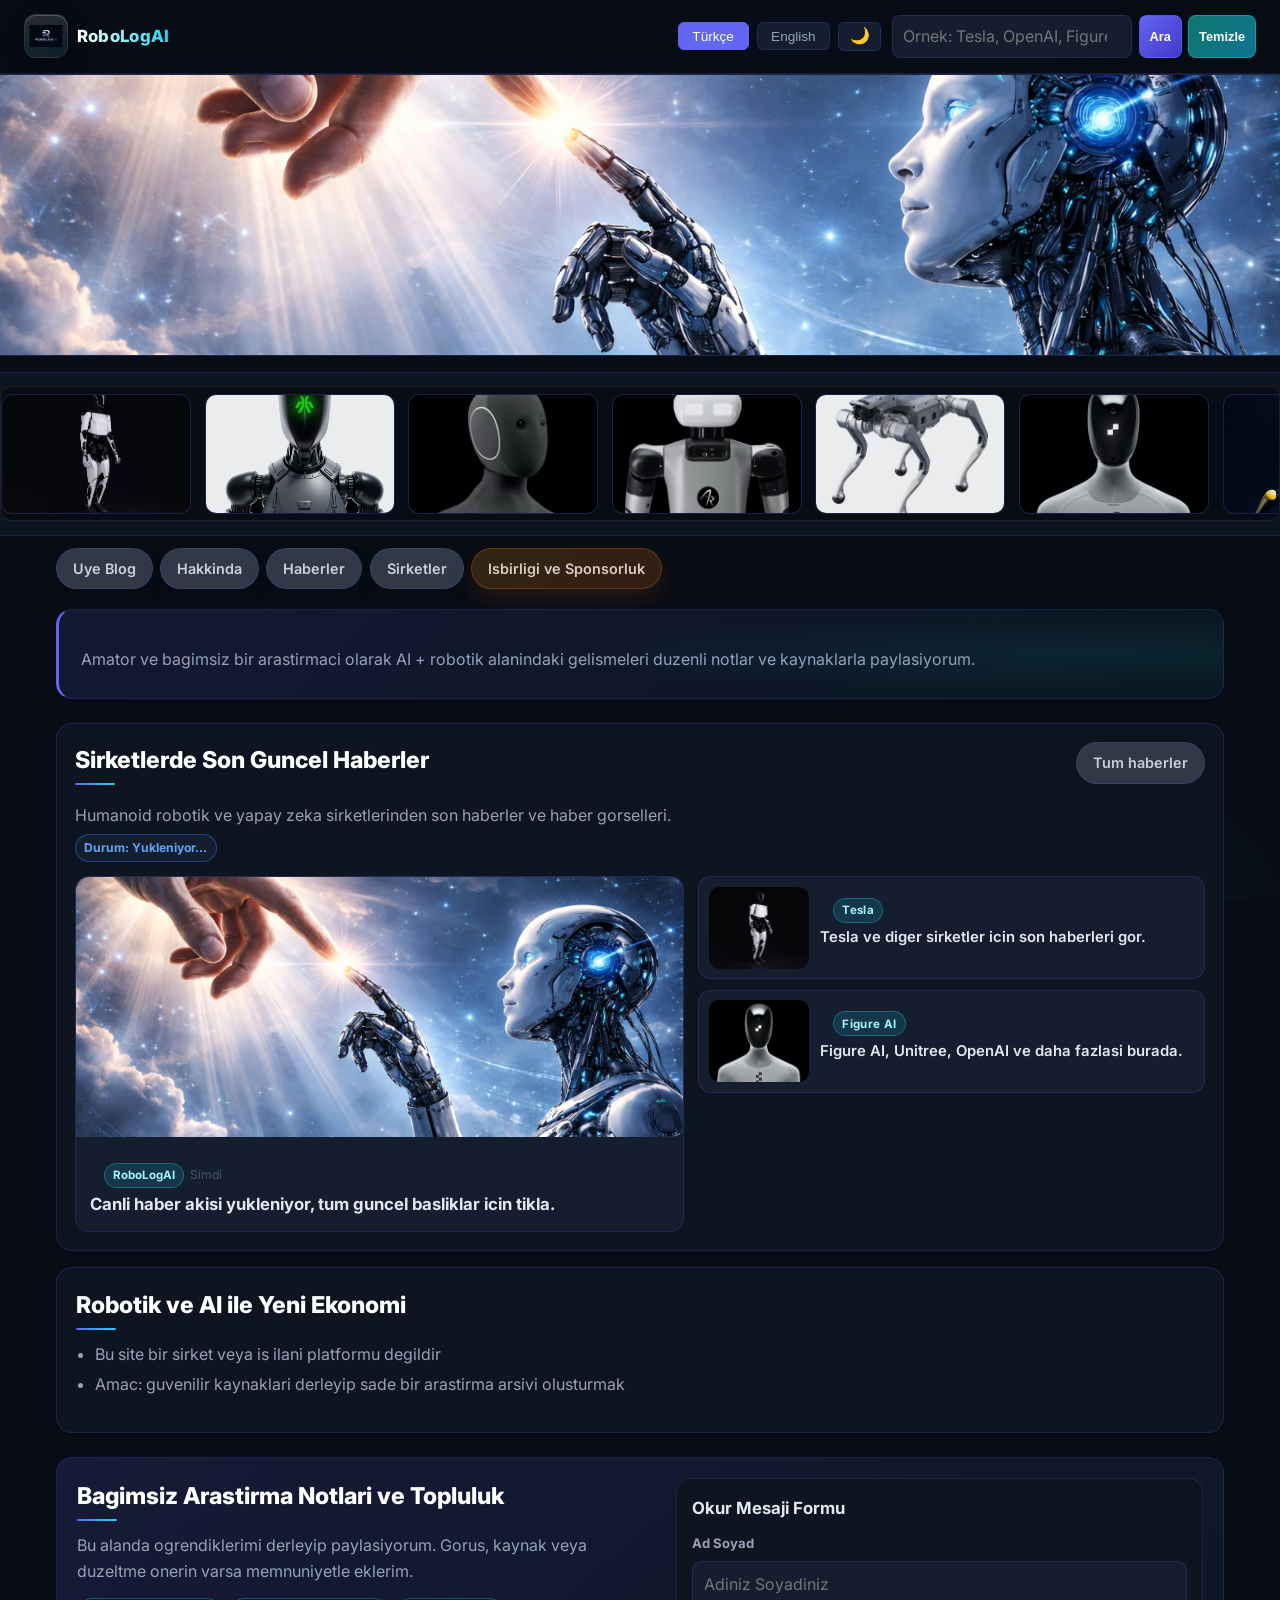
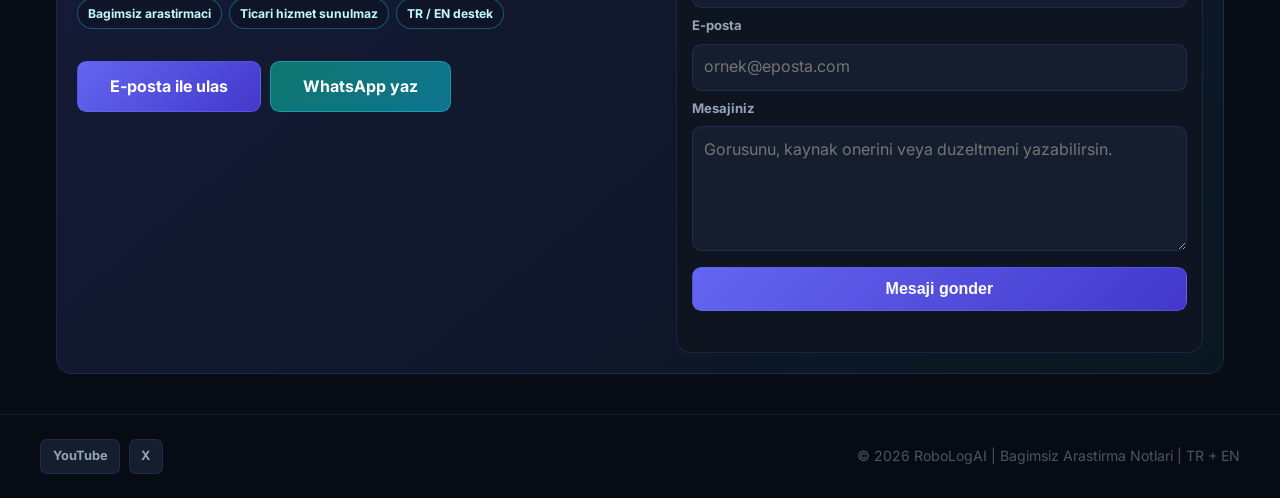
==== commit b36c5905: "Update homepage tabs, about flow, live news fallback/cache, and member blog features" ====
--- a/index.html
+++ b/index.html
@@ -18,23 +18,24 @@
     <nav>
       <button class="lang-btn active" data-lang="tr">Türkçe</button>
       <button class="lang-btn" data-lang="en">English</button>
-      <button class="top-search-link" type="button" aria-label="Quick search" title="Quick Search">
-        <span class="top-search-icon" aria-hidden="true">⌕</span>
-      </button>
-      <a class="social-link" href="sponsor.html" aria-label="Is birligi ve sponsorluk">Isbirligi</a>
-      <a class="social-link" href="https://youtube.com/@robologai" target="_blank" rel="noopener noreferrer" aria-label="RoboLogAI YouTube">YouTube</a>
-      <a class="social-link" href="https://x.com/robologai" target="_blank" rel="noopener noreferrer" aria-label="RoboLogAI X">X</a>
-        <button class="theme-btn" id="theme-toggle" aria-label="Tema değiştir">🌙</button>
+      <button class="theme-btn" id="theme-toggle" aria-label="Tema değiştir">🌙</button>
+
+      <section id="site-search" class="topbar-search" aria-label="Site search">
+        <div class="search-row">
+          <input id="site-search-input" type="search" data-ph-tr="Ornek: Tesla, OpenAI, Figure" data-ph-en="Example: Tesla, OpenAI, Figure" placeholder="Ornek: Tesla, OpenAI, Figure" />
+          <button id="site-search-btn" class="btn" type="button">
+            <span data-lang="tr">Ara</span>
+            <span data-lang="en" class="hidden">Search</span>
+          </button>
+          <button id="site-search-clear" class="btn btn-alt" type="button">
+            <span data-lang="tr">Temizle</span>
+            <span data-lang="en" class="hidden">Clear</span>
+          </button>
+        </div>
+        <p id="site-search-status" class="search-status" aria-live="polite"></p>
+      </section>
     </nav>
   </header>
-
-  <div id="top-search-popover" class="top-search-popover hidden" role="dialog" aria-label="Quick search panel">
-    <input id="top-search-mini-input" type="search" data-ph-tr="Sirket veya haber ara..." data-ph-en="Search company or news..." placeholder="Sirket veya haber ara..." />
-    <button id="top-search-mini-go" class="btn" type="button">
-      <span data-lang="tr">Git</span>
-      <span data-lang="en" class="hidden">Go</span>
-    </button>
-  </div>
 
   <section class="article-wide-banner article-wide-banner-full">
     <img src="images/robots/near-touch-human-robot.png" alt="Insan ve robot temali ana gorsel" loading="eager" fetchpriority="high" />
@@ -96,110 +97,89 @@
       </div>
     </section>
 
+  <section class="mini-page-tabs page-tabs-strip" aria-label="Hizli sayfa sekmeleri">
+    <a class="mini-tab" href="member-blog.html">
+      <span data-lang="tr">Uye Blog</span>
+      <span data-lang="en" class="hidden">Member Blog</span>
+    </a>
+    <a class="mini-tab" href="about.html">
+      <span data-lang="tr">Hakkinda</span>
+      <span data-lang="en" class="hidden">About</span>
+    </a>
+    <a class="mini-tab" href="news.html">
+      <span data-lang="tr">Haberler</span>
+      <span data-lang="en" class="hidden">News</span>
+    </a>
+    <a class="mini-tab" href="companies.html">
+      <span data-lang="tr">Sirketler</span>
+      <span data-lang="en" class="hidden">Companies</span>
+    </a>
+    <a class="mini-tab sponsor-tab" href="sponsor.html">
+      <span data-lang="tr">Isbirligi ve Sponsorluk</span>
+      <span data-lang="en" class="hidden">Collaboration and Sponsorship</span>
+    </a>
+  </section>
+
   <div class="page-layout">
-    <aside class="left-sidebar">
-
-      <nav class="sidebar-nav">
-        <p class="sidebar-heading" data-lang="tr">Bölümler</p>
-        <p class="sidebar-heading hidden" data-lang="en">Sections</p>
-        <a class="sidebar-link" href="#about" data-lang="tr">Hakkımızda</a>
-        <a class="sidebar-link hidden" href="#about" data-lang="en">About</a>
-        <a class="sidebar-link" href="#company-links" data-lang="tr">Şirket Rehberi</a>
-        <a class="sidebar-link hidden" href="#company-links" data-lang="en">Company Guide</a>
-        <a class="sidebar-link" href="blog.html" data-lang="tr">Blog</a>
-        <a class="sidebar-link hidden" href="blog.html" data-lang="en">Blog</a>
-      </nav>
-
-      <div class="sidebar-emblems">
-        <p class="sidebar-heading" data-lang="tr">Şirketler</p>
-        <p class="sidebar-heading hidden" data-lang="en">Companies</p>
-        <a class="emblem-item" href="#company-links" title="Tesla"><img src="images/robots/tesla-original.jpg" alt="Tesla" loading="lazy" /><span>Tesla</span></a>
-        <a class="emblem-item" href="#company-links" title="1X"><img src="images/robots/1x-original.jpg" alt="1X" loading="lazy" /><span>1X</span></a>
-        <a class="emblem-item" href="#company-links" title="XMAQUINA"><img src="images/robots/xmaquina-original.jpg" alt="XMAQUINA" loading="lazy" /><span>XMAQUINA</span></a>
-        <a class="emblem-item" href="#company-links" title="Agility"><img src="images/robots/agility-original.jpg" alt="Agility" loading="lazy" /><span>Agility</span></a>
-        <a class="emblem-item" href="#company-links" title="Unitree"><img src="images/robots/unitree-original.jpg" alt="Unitree" loading="lazy" /><span>Unitree</span></a>
-        <a class="emblem-item" href="#company-links" title="Figure AI"><img src="images/robots/figure-original.jpg" alt="Figure AI" loading="lazy" /><span>Figure</span></a>
-        <a class="emblem-item" href="#company-links" title="Boston Dynamics"><img src="images/robots/boston-original.jpg" alt="Boston" loading="lazy" /><span>Boston</span></a>
-        <a class="emblem-item" href="#company-links" title="Skild AI"><img src="images/robots/skild-original.jpg" alt="Skild" loading="lazy" /><span>Skild</span></a>
-        <a class="emblem-item" href="#company-links" title="NEURA"><img src="images/robots/neura-original.jpg" alt="NEURA" loading="lazy" /><span>NEURA</span></a>
-        <a class="emblem-item" href="#company-links" title="Apptronik"><img src="images/robots/apptronik-original.jpg" alt="Apptronik" loading="lazy" /><span>Apptronik</span></a>
-        <a class="emblem-item" href="#company-links" title="Fauna"><img src="images/robots/fauna-original.jpg" alt="Fauna" loading="lazy" /><span>Fauna</span></a>
-        <a class="emblem-item" href="#company-links" title="Robotico"><img src="images/robots/robotico-original.jpg" alt="Robotico" loading="lazy" /><span>Robotico</span></a>
-      </div>
-
-      <div class="sidebar-stats">
-        <div class="sidebar-stat">
-          <span class="stat-num">30M+</span>
-          <span class="stat-lbl" data-lang="tr">2030 robot tahmini</span>
-          <span class="stat-lbl hidden" data-lang="en">2030 robot forecast</span>
-        </div>
-        <div class="sidebar-stat">
-          <span class="stat-num">$38B</span>
-          <span class="stat-lbl" data-lang="tr">2025 sektör büyüklüğü</span>
-          <span class="stat-lbl hidden" data-lang="en">2025 sector size</span>
-        </div>
-        <div class="sidebar-stat">
-          <span class="stat-num">15+</span>
-          <span class="stat-lbl" data-lang="tr">Öne çıkan şirket</span>
-          <span class="stat-lbl hidden" data-lang="en">Leading companies</span>
-        </div>
-      </div>
-
-    </aside>
     <main class="container">
     <section id="hero">
-      <h1 data-lang="tr">Gelecegin Is Gucu: Insan + Robot</h1>
-      <h1 data-lang="en" class="hidden">Future Workforce: Human + Robot</h1>
       <p data-lang="tr">Amator ve bagimsiz bir arastirmaci olarak AI + robotik alanindaki gelismeleri duzenli notlar ve kaynaklarla paylasiyorum.</p>
       <p data-lang="en" class="hidden">As an independent hobby researcher, I share regular notes and sources on AI + robotics developments.</p>
     </section>
 
-    <section id="creator-note">
-      <h2 data-lang="tr">Bu Siteyi Kim Hazirliyor?</h2>
-      <h2 data-lang="en" class="hidden">Who Runs This Site?</h2>
-
-      <div class="creator-grid">
-        <article class="creator-card">
-          <img class="creator-avatar" src="images/logos/site-logo.png" alt="RoboLogAI profil gorseli" loading="lazy" />
-          <h3 data-lang="tr">Bagimsiz Arastirmaci</h3>
-          <h3 data-lang="en" class="hidden">Independent Researcher</h3>
-          <p data-lang="tr">Merhaba, ben RoboLogAI projesinin arkasindaki bagimsiz arastirmaciyim. Bu platformu profesyonel bir kurum adina degil, kisisel merak ve surekli ogrenme motivasyonuyla gelistiriyorum.</p>
-          <p data-lang="en" class="hidden">Hi, I am the independent researcher behind RoboLogAI. This platform is developed not on behalf of a company, but with personal curiosity and continuous learning motivation.</p>
+    <section id="home-news-hub">
+      <div class="home-news-head">
+        <div>
+          <h2 data-lang="tr">Sirketlerde Son Guncel Haberler</h2>
+          <h2 data-lang="en" class="hidden">Latest Company News Updates</h2>
+          <p data-lang="tr">Humanoid robotik ve yapay zeka sirketlerinden son haberler ve haber gorselleri.</p>
+          <p data-lang="en" class="hidden">Latest updates and news visuals from humanoid robotics and AI companies.</p>
+          <p id="home-news-source-badge" class="home-news-source-badge loading">Durum: Yukleniyor...</p>
+        </div>
+        <a class="mini-tab" href="news.html">
+          <span data-lang="tr">Tum haberler</span>
+          <span data-lang="en" class="hidden">All news</span>
+        </a>
+      </div>
+
+      <div class="home-news-grid">
+        <article id="home-featured-news" class="home-featured-news">
+          <img class="home-featured-cover" src="images/robots/near-touch-human-robot.png" alt="Featured robot news visual" />
+          <div class="home-featured-body">
+            <div class="news-meta">
+              <span class="news-source">RoboLogAI</span>
+              <span class="news-time" data-lang="tr">Simdi</span>
+              <span class="news-time hidden" data-lang="en">Now</span>
+            </div>
+            <a class="home-featured-title" href="news.html" data-lang="tr">Canli haber akisi yukleniyor, tum guncel basliklar icin tikla.</a>
+            <a class="home-featured-title hidden" href="news.html" data-lang="en">Live news feed is loading, click for all latest headlines.</a>
+          </div>
         </article>
-
-        <article class="creator-card policy-card">
-          <h3 data-lang="tr">Seffaflik Notu</h3>
-          <h3 data-lang="en" class="hidden">Transparency Note</h3>
-          <ul>
-            <li data-lang="tr">Bu sitede is imkani, resmi danismanlik veya yatirim tavsiyesi sunulmaz.</li>
-            <li data-lang="en" class="hidden">This site does not offer jobs, official consulting, or investment advice.</li>
-            <li data-lang="tr">Icerikler; acik kaynaklar, sirket duyurulari ve yayinlanan haberlerden derlenir.</li>
-            <li data-lang="en" class="hidden">Content is compiled from public sources, company announcements, and published news.</li>
-            <li data-lang="tr">Yanlis veya eksik gordugun noktalar icin iletisim bolumunden duzeltme onerebilirsin.</li>
-            <li data-lang="en" class="hidden">If you notice inaccurate or missing points, you can suggest corrections via the contact section.</li>
+        <div class="home-news-stream-wrap">
+          <ul id="home-news-stream" class="home-news-stream">
+            <li class="home-news-item">
+              <img class="home-news-thumb" src="images/robots/tesla-original.jpg" alt="Tesla news visual" />
+              <div class="home-news-copy">
+                <div class="news-meta">
+                  <span class="news-source">Tesla</span>
+                </div>
+                <a class="home-news-link" href="news.html" data-lang="tr">Tesla ve diger sirketler icin son haberleri gor.</a>
+                <a class="home-news-link hidden" href="news.html" data-lang="en">See the latest updates for Tesla and other companies.</a>
+              </div>
+            </li>
+            <li class="home-news-item">
+              <img class="home-news-thumb" src="images/robots/figure-original.jpg" alt="Figure AI news visual" />
+              <div class="home-news-copy">
+                <div class="news-meta">
+                  <span class="news-source">Figure AI</span>
+                </div>
+                <a class="home-news-link" href="news.html" data-lang="tr">Figure AI, Unitree, OpenAI ve daha fazlasi burada.</a>
+                <a class="home-news-link hidden" href="news.html" data-lang="en">Figure AI, Unitree, OpenAI and more are listed here.</a>
+              </div>
+            </li>
           </ul>
-        </article>
-      </div>
-    </section>
-
-    <section id="live-news">
-      <div class="live-news-head">
-        <div>
-          <h2 data-lang="tr">Sirketlerden Son Gelismeler</h2>
-          <h2 data-lang="en" class="hidden">Latest Company Developments</h2>
-          <p data-lang="tr">OpenAI, Tesla, Figure, Unitree ve diger sirketler icin guncel haber akisi otomatik yenilenir.</p>
-          <p data-lang="en" class="hidden">Automated updates for OpenAI, Tesla, Figure, Unitree, and other major companies.</p>
-        </div>
-        <button id="refresh-news" class="refresh-news-btn" type="button">
-          <span data-lang="tr">Haberleri yenile</span>
-          <span data-lang="en" class="hidden">Refresh news</span>
-        </button>
-      </div>
-
-      <p id="news-status" class="news-status" data-lang="tr">Haberler yukleniyor...</p>
-      <p id="news-status-en" class="news-status hidden" data-lang="en">Loading latest news...</p>
-
-      <ul id="live-news-list" class="live-news-list"></ul>
+        </div>
+      </div>
     </section>
 
     <section id="about">
@@ -213,340 +193,6 @@
       </ul>
     </section>
 
-    <section id="site-search">
-      <h2 data-lang="tr">Hizli Arama</h2>
-      <h2 data-lang="en" class="hidden">Quick Search</h2>
-      <p data-lang="tr">Sirket kartlari ve guncel haber basliklari icinde anahtar kelimeye gore filtreleme yapabilirsin.</p>
-      <p data-lang="en" class="hidden">Filter company cards and latest news titles by keyword.</p>
-      <div class="search-row">
-        <input id="site-search-input" type="search" data-ph-tr="Ornek: Tesla, OpenAI, Figure" data-ph-en="Example: Tesla, OpenAI, Figure" placeholder="Ornek: Tesla, OpenAI, Figure" />
-        <button id="site-search-btn" class="btn" type="button">
-          <span data-lang="tr">Ara</span>
-          <span data-lang="en" class="hidden">Search</span>
-        </button>
-        <button id="site-search-clear" class="btn btn-alt" type="button">
-          <span data-lang="tr">Temizle</span>
-          <span data-lang="en" class="hidden">Clear</span>
-        </button>
-      </div>
-      <p id="site-search-status" class="search-status" aria-live="polite"></p>
-    </section>
-
-    <section id="company-links">
-      <h2 data-lang="tr">Akilli Otomasyon Ekosistemi: Sirket Rehberi</h2>
-      <h2 data-lang="en" class="hidden">Smart Automation Ecosystem: Company Guide</h2>
-
-      <p data-lang="tr">Asagidaki butonlara tiklayarak sirket sitelerine hizlica ulasabilirsin.</p>
-      <p data-lang="en" class="hidden">Use the buttons below to open company websites quickly.</p>
-
-      <div class="company-group">
-        <h3 data-lang="tr">Her Ikisi (AI + Robotik)</h3>
-        <h3 data-lang="en" class="hidden">Both (AI + Robotics)</h3>
-        <div class="link-grid">
-          <article class="link-card">
-            <img class="company-robot-photo" src="images/robots/tesla-original.jpg" alt="Tesla Optimus robot visual" loading="lazy" />
-            <div class="badges">
-              <span class="badge both" data-lang="tr">Her Ikisi</span>
-              <span class="badge both hidden" data-lang="en">Both</span>
-            </div>
-            <h4>Tesla Optimus</h4>
-            <p data-lang="tr">Tesla'nin yapay zeka, goruntu isleme ve humanoid robot gelistirmesini birlestiren platformu.</p>
-            <p data-lang="en" class="hidden">Tesla's platform combining AI, vision systems, and humanoid robot development.</p>
-            <a class="link-btn" href="https://www.tesla.com/AI" target="_blank" rel="noopener noreferrer">tesla.com/AI</a>
-            <div class="sub-links">
-              <a class="sub-link" href="https://www.tesla.com" target="_blank" rel="noopener noreferrer" data-lang="tr">Resmi Site</a>
-              <a class="sub-link hidden" href="https://www.tesla.com" target="_blank" rel="noopener noreferrer" data-lang="en">Official Site</a>
-              <a class="sub-link" href="https://www.tesla.com/AI" target="_blank" rel="noopener noreferrer" data-lang="tr">Urun Sayfasi</a>
-              <a class="sub-link hidden" href="https://www.tesla.com/AI" target="_blank" rel="noopener noreferrer" data-lang="en">Product Page</a>
-              <a class="sub-link" href="https://www.tesla.com/blog" target="_blank" rel="noopener noreferrer" data-lang="tr">Haberler</a>
-              <a class="sub-link hidden" href="https://www.tesla.com/blog" target="_blank" rel="noopener noreferrer" data-lang="en">News</a>
-            </div>
-          </article>
-
-          <article class="link-card">
-            <img class="company-robot-photo" src="images/robots/skild-original.jpg" alt="Skild AI robot visual" loading="lazy" />
-            <div class="badges">
-              <span class="badge both" data-lang="tr">Her Ikisi</span>
-              <span class="badge both hidden" data-lang="en">Both</span>
-            </div>
-            <h4>Skild AI</h4>
-            <p data-lang="tr">Robot sistemlerini genel amacli yapay zeka yazilimlariyla destekleyen gelisim odakli girisim.</p>
-            <p data-lang="en" class="hidden">A growth-stage company building general-purpose AI software for robotic systems.</p>
-            <a class="link-btn" href="https://www.skild.ai" target="_blank" rel="noopener noreferrer">www.skild.ai</a>
-            <div class="sub-links">
-              <a class="sub-link" href="https://www.skild.ai" target="_blank" rel="noopener noreferrer" data-lang="tr">Resmi Site</a>
-              <a class="sub-link hidden" href="https://www.skild.ai" target="_blank" rel="noopener noreferrer" data-lang="en">Official Site</a>
-              <a class="sub-link" href="https://www.skild.ai" target="_blank" rel="noopener noreferrer" data-lang="tr">Urun Sayfasi</a>
-              <a class="sub-link hidden" href="https://www.skild.ai" target="_blank" rel="noopener noreferrer" data-lang="en">Product Page</a>
-              <a class="sub-link" href="https://www.skild.ai" target="_blank" rel="noopener noreferrer" data-lang="tr">Haberler</a>
-              <a class="sub-link hidden" href="https://www.skild.ai" target="_blank" rel="noopener noreferrer" data-lang="en">News</a>
-            </div>
-          </article>
-
-          <article class="link-card">
-            <img class="company-robot-photo" src="images/robots/rivrhero.png" alt="RIVR AI robot visual" loading="lazy" />
-            <div class="badges">
-              <span class="badge both" data-lang="tr">Her Ikisi</span>
-              <span class="badge both hidden" data-lang="en">Both</span>
-            </div>
-            <h4>RIVR AI</h4>
-            <p data-lang="tr">Otonom hareket ve akilli karar sistemlerini birlestiren saha robot cozumleri sunar.</p>
-            <p data-lang="en" class="hidden">Delivers field robotics solutions combining autonomous motion and intelligent decision systems.</p>
-            <a class="link-btn" href="https://www.rivr.ai" target="_blank" rel="noopener noreferrer">www.rivr.ai</a>
-            <div class="sub-links">
-              <a class="sub-link" href="https://www.rivr.ai" target="_blank" rel="noopener noreferrer" data-lang="tr">Resmi Site</a>
-              <a class="sub-link hidden" href="https://www.rivr.ai" target="_blank" rel="noopener noreferrer" data-lang="en">Official Site</a>
-              <a class="sub-link" href="https://www.rivr.ai" target="_blank" rel="noopener noreferrer" data-lang="tr">Urun Sayfasi</a>
-              <a class="sub-link hidden" href="https://www.rivr.ai" target="_blank" rel="noopener noreferrer" data-lang="en">Product Page</a>
-              <a class="sub-link" href="https://www.rivr.ai" target="_blank" rel="noopener noreferrer" data-lang="tr">Haberler</a>
-              <a class="sub-link hidden" href="https://www.rivr.ai" target="_blank" rel="noopener noreferrer" data-lang="en">News</a>
-            </div>
-          </article>
-
-          <article class="link-card">
-              <img class="company-robot-photo" src="images/robots/xmaquina-original.jpg" alt="XMAQUINA robot visual" loading="lazy" />
-            <div class="badges">
-              <span class="badge both" data-lang="tr">Her Ikisi</span>
-              <span class="badge both hidden" data-lang="en">Both</span>
-            </div>
-            <h4>XMAQUINA</h4>
-            <p data-lang="tr">Robotik ile yapay zeka odakli otomasyon cozumlerini bir araya getiren teknoloji girisimi.</p>
-            <p data-lang="en" class="hidden">A technology company combining robotics and AI-focused automation solutions.</p>
-            <a class="link-btn" href="https://www.xmaquina.io" target="_blank" rel="noopener noreferrer">www.xmaquina.io</a>
-            <div class="sub-links">
-              <a class="sub-link" href="https://www.xmaquina.io" target="_blank" rel="noopener noreferrer" data-lang="tr">Resmi Site</a>
-              <a class="sub-link hidden" href="https://www.xmaquina.io" target="_blank" rel="noopener noreferrer" data-lang="en">Official Site</a>
-              <a class="sub-link" href="https://www.xmaquina.io" target="_blank" rel="noopener noreferrer" data-lang="tr">Urun Sayfasi</a>
-              <a class="sub-link hidden" href="https://www.xmaquina.io" target="_blank" rel="noopener noreferrer" data-lang="en">Product Page</a>
-              <a class="sub-link" href="article-xmaquina-profesyonel-rapor.html" data-lang="tr">Rapor Detayi</a>
-              <a class="sub-link hidden" href="article-xmaquina-profesyonel-rapor.html" data-lang="en">Report Details</a>
-            </div>
-          </article>
-
-          <article class="link-card">
-            <img class="company-robot-photo" src="images/robots/1x-original.jpg" alt="1X robot visual" loading="lazy" />
-            <div class="badges">
-              <span class="badge both" data-lang="tr">Her Ikisi</span>
-              <span class="badge both hidden" data-lang="en">Both</span>
-            </div>
-            <h4>1X Technologies</h4>
-            <p data-lang="tr">Ev ve gunluk yasam senaryolari icin insansi robot sistemleri gelistiren yapay zeka odakli sirket.</p>
-            <p data-lang="en" class="hidden">An AI-driven company building humanoid robots for home and everyday living scenarios.</p>
-            <a class="link-btn" href="https://www.1x.tech" target="_blank" rel="noopener noreferrer">www.1x.tech</a>
-            <div class="sub-links">
-              <a class="sub-link" href="https://www.1x.tech" target="_blank" rel="noopener noreferrer" data-lang="tr">Resmi Site</a>
-              <a class="sub-link hidden" href="https://www.1x.tech" target="_blank" rel="noopener noreferrer" data-lang="en">Official Site</a>
-              <a class="sub-link" href="https://www.1x.tech" target="_blank" rel="noopener noreferrer" data-lang="tr">Urun Sayfasi</a>
-              <a class="sub-link hidden" href="https://www.1x.tech" target="_blank" rel="noopener noreferrer" data-lang="en">Product Page</a>
-              <a class="sub-link" href="https://www.1x.tech" target="_blank" rel="noopener noreferrer" data-lang="tr">Haberler</a>
-              <a class="sub-link hidden" href="https://www.1x.tech" target="_blank" rel="noopener noreferrer" data-lang="en">News</a>
-            </div>
-          </article>
-
-          <article class="link-card">
-            <img class="company-robot-photo" src="images/robots/agility-original.jpg" alt="Agility Robotics robot visual" loading="lazy" />
-            <div class="badges">
-              <span class="badge both" data-lang="tr">Her Ikisi</span>
-              <span class="badge both hidden" data-lang="en">Both</span>
-            </div>
-            <h4>Agility Robotics</h4>
-            <p data-lang="tr">Digit platformu ile lojistik ve endustriyel otomasyon icin insansi robot cozumleri uretir.</p>
-            <p data-lang="en" class="hidden">Builds humanoid robot solutions for logistics and industrial automation through its Digit platform.</p>
-            <a class="link-btn" href="https://www.agilityrobotics.com" target="_blank" rel="noopener noreferrer">www.agilityrobotics.com</a>
-            <div class="sub-links">
-              <a class="sub-link" href="https://www.agilityrobotics.com" target="_blank" rel="noopener noreferrer" data-lang="tr">Resmi Site</a>
-              <a class="sub-link hidden" href="https://www.agilityrobotics.com" target="_blank" rel="noopener noreferrer" data-lang="en">Official Site</a>
-              <a class="sub-link" href="https://www.agilityrobotics.com" target="_blank" rel="noopener noreferrer" data-lang="tr">Urun Sayfasi</a>
-              <a class="sub-link hidden" href="https://www.agilityrobotics.com" target="_blank" rel="noopener noreferrer" data-lang="en">Product Page</a>
-              <a class="sub-link" href="https://www.agilityrobotics.com" target="_blank" rel="noopener noreferrer" data-lang="tr">Haberler</a>
-              <a class="sub-link hidden" href="https://www.agilityrobotics.com" target="_blank" rel="noopener noreferrer" data-lang="en">News</a>
-            </div>
-          </article>
-        </div>
-      </div>
-
-      <div class="company-group">
-        <h3 data-lang="tr">Robotik Odakli Sirketler</h3>
-        <h3 data-lang="en" class="hidden">Robotics Focused Companies</h3>
-        <div class="link-grid">
-          <article class="link-card">
-            <img class="company-robot-photo" src="images/robots/unitree-original.jpg" alt="Unitree robot visual" loading="lazy" />
-            <div class="badges">
-              <span class="badge robot">Robotik</span>
-            </div>
-            <h4>Unitree</h4>
-            <p data-lang="tr">Insansi ve dort ayakli robot sistemleriyle otonom hareket teknolojilerine odaklanir.</p>
-            <p data-lang="en" class="hidden">Focused on autonomous motion technologies with humanoid and quadruped robots.</p>
-            <a class="link-btn" href="https://www.unitree.com" target="_blank" rel="noopener noreferrer">www.unitree.com</a>
-            <div class="sub-links">
-              <a class="sub-link" href="https://www.unitree.com" target="_blank" rel="noopener noreferrer" data-lang="tr">Resmi Site</a>
-              <a class="sub-link hidden" href="https://www.unitree.com" target="_blank" rel="noopener noreferrer" data-lang="en">Official Site</a>
-              <a class="sub-link" href="https://www.unitree.com/g1" target="_blank" rel="noopener noreferrer" data-lang="tr">Urun Sayfasi</a>
-              <a class="sub-link hidden" href="https://www.unitree.com/g1" target="_blank" rel="noopener noreferrer" data-lang="en">Product Page</a>
-              <a class="sub-link" href="https://www.unitree.com/news" target="_blank" rel="noopener noreferrer" data-lang="tr">Haberler</a>
-              <a class="sub-link hidden" href="https://www.unitree.com/news" target="_blank" rel="noopener noreferrer" data-lang="en">News</a>
-            </div>
-          </article>
-
-          <article class="link-card">
-            <img class="company-robot-photo" src="images/robots/figure-original.jpg" alt="Figure AI robot visual" loading="lazy" />
-            <div class="badges">
-              <span class="badge robot">Robotik</span>
-            </div>
-            <h4>Figure AI</h4>
-            <p data-lang="tr">Insanlarla ayni is ortaminda gorev alabilecek genel amacli humanoid robotlar gelistirir.</p>
-            <p data-lang="en" class="hidden">Builds general-purpose humanoid robots designed to work alongside people.</p>
-            <a class="link-btn" href="https://www.figure.ai" target="_blank" rel="noopener noreferrer">www.figure.ai</a>
-            <div class="sub-links">
-              <a class="sub-link" href="https://www.figure.ai" target="_blank" rel="noopener noreferrer" data-lang="tr">Resmi Site</a>
-              <a class="sub-link hidden" href="https://www.figure.ai" target="_blank" rel="noopener noreferrer" data-lang="en">Official Site</a>
-              <a class="sub-link" href="https://www.figure.ai" target="_blank" rel="noopener noreferrer" data-lang="tr">Urun Sayfasi</a>
-              <a class="sub-link hidden" href="https://www.figure.ai" target="_blank" rel="noopener noreferrer" data-lang="en">Product Page</a>
-              <a class="sub-link" href="https://www.figure.ai/news" target="_blank" rel="noopener noreferrer" data-lang="tr">Haberler</a>
-              <a class="sub-link hidden" href="https://www.figure.ai/news" target="_blank" rel="noopener noreferrer" data-lang="en">News</a>
-            </div>
-          </article>
-
-          <article class="link-card">
-            <img class="company-robot-photo" src="images/robots/boston-original.jpg" alt="Boston Dynamics robot visual" loading="lazy" />
-            <div class="badges">
-              <span class="badge robot">Robotik</span>
-            </div>
-            <h4>Boston Dynamics</h4>
-            <p data-lang="tr">Cevik hareket, denge ve saha robotlari konusunda ileri seviye robotik arastirmalariyla taninir.</p>
-            <p data-lang="en" class="hidden">Known for advanced robotics research in agility, balance, and field robotics.</p>
-            <a class="link-btn" href="https://www.bostondynamics.com" target="_blank" rel="noopener noreferrer">www.bostondynamics.com</a>
-            <div class="sub-links">
-              <a class="sub-link" href="https://www.bostondynamics.com" target="_blank" rel="noopener noreferrer" data-lang="tr">Resmi Site</a>
-              <a class="sub-link hidden" href="https://www.bostondynamics.com" target="_blank" rel="noopener noreferrer" data-lang="en">Official Site</a>
-              <a class="sub-link" href="https://www.bostondynamics.com/atlas" target="_blank" rel="noopener noreferrer" data-lang="tr">Urun Sayfasi</a>
-              <a class="sub-link hidden" href="https://www.bostondynamics.com/atlas" target="_blank" rel="noopener noreferrer" data-lang="en">Product Page</a>
-              <a class="sub-link" href="https://www.bostondynamics.com/blog" target="_blank" rel="noopener noreferrer" data-lang="tr">Haberler</a>
-              <a class="sub-link hidden" href="https://www.bostondynamics.com/blog" target="_blank" rel="noopener noreferrer" data-lang="en">News</a>
-            </div>
-          </article>
-
-          <article class="link-card">
-            <img class="company-robot-photo" src="images/robots/fauna-original.jpg" alt="Fauna Robotics robot visual" loading="lazy" />
-            <div class="badges">
-              <span class="badge robot">Robotik</span>
-            </div>
-            <h4>Fauna Robotics</h4>
-            <p data-lang="tr">Robotik otomasyon ve yeni nesil saha uygulamalari icin otonom sistemler gelistirir.</p>
-            <p data-lang="en" class="hidden">Develops autonomous systems for robotics automation and next-generation field applications.</p>
-            <a class="link-btn" href="https://faunarobotics.com" target="_blank" rel="noopener noreferrer">faunarobotics.com</a>
-            <div class="sub-links">
-              <a class="sub-link" href="https://faunarobotics.com" target="_blank" rel="noopener noreferrer" data-lang="tr">Resmi Site</a>
-              <a class="sub-link hidden" href="https://faunarobotics.com" target="_blank" rel="noopener noreferrer" data-lang="en">Official Site</a>
-              <a class="sub-link" href="https://faunarobotics.com" target="_blank" rel="noopener noreferrer" data-lang="tr">Urun Sayfasi</a>
-              <a class="sub-link hidden" href="https://faunarobotics.com" target="_blank" rel="noopener noreferrer" data-lang="en">Product Page</a>
-              <a class="sub-link" href="https://faunarobotics.com" target="_blank" rel="noopener noreferrer" data-lang="tr">Haberler</a>
-              <a class="sub-link hidden" href="https://faunarobotics.com" target="_blank" rel="noopener noreferrer" data-lang="en">News</a>
-            </div>
-          </article>
-
-          <article class="link-card">
-            <img class="company-robot-photo" src="images/robots/apptronik-original.jpg" alt="Apptronik robot visual" loading="lazy" />
-            <div class="badges">
-              <span class="badge robot">Robotik</span>
-            </div>
-            <h4>Apptronik</h4>
-            <p data-lang="tr">Insansi robot platformlariyla endustri, depo ve fiziksel operasyonlar icin robotik cozumler gelistirir.</p>
-            <p data-lang="en" class="hidden">Builds humanoid robotics platforms for industrial, warehouse, and physical operations.</p>
-            <a class="link-btn" href="https://apptronik.com" target="_blank" rel="noopener noreferrer">apptronik.com</a>
-            <div class="sub-links">
-              <a class="sub-link" href="https://apptronik.com" target="_blank" rel="noopener noreferrer" data-lang="tr">Resmi Site</a>
-              <a class="sub-link hidden" href="https://apptronik.com" target="_blank" rel="noopener noreferrer" data-lang="en">Official Site</a>
-              <a class="sub-link" href="https://apptronik.com" target="_blank" rel="noopener noreferrer" data-lang="tr">Urun Sayfasi</a>
-              <a class="sub-link hidden" href="https://apptronik.com" target="_blank" rel="noopener noreferrer" data-lang="en">Product Page</a>
-              <a class="sub-link" href="https://apptronik.com" target="_blank" rel="noopener noreferrer" data-lang="tr">Haberler</a>
-              <a class="sub-link hidden" href="https://apptronik.com" target="_blank" rel="noopener noreferrer" data-lang="en">News</a>
-            </div>
-          </article>
-
-          <article class="link-card">
-            <img class="company-robot-photo" src="images/robots/neura-original.jpg" alt="NEURA Robotics robot visual" loading="lazy" />
-            <div class="badges">
-              <span class="badge robot">Robotik</span>
-            </div>
-            <h4>NEURA Robotics</h4>
-            <p data-lang="tr">Bilişsel robotik ve insan-robot etkilesimi odakli sistemler gelistiren Avrupa merkezli robotik sirketi.</p>
-            <p data-lang="en" class="hidden">A European robotics company focused on cognitive robotics and human-robot interaction systems.</p>
-            <a class="link-btn" href="https://neura-robotics.com" target="_blank" rel="noopener noreferrer">neura-robotics.com</a>
-            <div class="sub-links">
-              <a class="sub-link" href="https://neura-robotics.com" target="_blank" rel="noopener noreferrer" data-lang="tr">Resmi Site</a>
-              <a class="sub-link hidden" href="https://neura-robotics.com" target="_blank" rel="noopener noreferrer" data-lang="en">Official Site</a>
-              <a class="sub-link" href="https://neura-robotics.com" target="_blank" rel="noopener noreferrer" data-lang="tr">Urun Sayfasi</a>
-              <a class="sub-link hidden" href="https://neura-robotics.com" target="_blank" rel="noopener noreferrer" data-lang="en">Product Page</a>
-              <a class="sub-link" href="https://neura-robotics.com" target="_blank" rel="noopener noreferrer" data-lang="tr">Haberler</a>
-              <a class="sub-link hidden" href="https://neura-robotics.com" target="_blank" rel="noopener noreferrer" data-lang="en">News</a>
-            </div>
-          </article>
-
-          <article class="link-card">
-            <img class="company-robot-photo" src="images/robots/robotico-original.jpg" alt="Robotico robot visual" loading="lazy" />
-            <div class="badges">
-              <span class="badge robot">Robotik</span>
-            </div>
-            <h4>Robotico</h4>
-            <p data-lang="tr">Insansi ve otonom robot teknolojileriyle yeni nesil fiziksel otomasyon cozumleri uzerinde calisir.</p>
-            <p data-lang="en" class="hidden">Works on next-generation physical automation with humanoid and autonomous robot technologies.</p>
-            <a class="link-btn" href="https://robotico.ai" target="_blank" rel="noopener noreferrer">robotico.ai</a>
-            <div class="sub-links">
-              <a class="sub-link" href="https://robotico.ai" target="_blank" rel="noopener noreferrer" data-lang="tr">Resmi Site</a>
-              <a class="sub-link hidden" href="https://robotico.ai" target="_blank" rel="noopener noreferrer" data-lang="en">Official Site</a>
-              <a class="sub-link" href="https://robotico.ai" target="_blank" rel="noopener noreferrer" data-lang="tr">Urun Sayfasi</a>
-              <a class="sub-link hidden" href="https://robotico.ai" target="_blank" rel="noopener noreferrer" data-lang="en">Product Page</a>
-              <a class="sub-link" href="https://robotico.ai" target="_blank" rel="noopener noreferrer" data-lang="tr">Haberler</a>
-              <a class="sub-link hidden" href="https://robotico.ai" target="_blank" rel="noopener noreferrer" data-lang="en">News</a>
-            </div>
-          </article>
-        </div>
-      </div>
-
-      <div class="company-group">
-        <h3 data-lang="tr">Yapay Zeka Odakli Sirketler</h3>
-        <h3 data-lang="en" class="hidden">AI Focused Companies</h3>
-        <div class="link-grid">
-          <article class="link-card">
-            <div class="badges">
-              <span class="badge ai">AI</span>
-            </div>
-            <h4>OpenAI</h4>
-            <p data-lang="tr">Buyuk dil modelleri, cok modlu yapay zeka ve gelistirici araclari uzerinde calisir.</p>
-            <p data-lang="en" class="hidden">Works on large language models, multimodal AI, and developer tools.</p>
-            <a class="link-btn" href="https://openai.com" target="_blank" rel="noopener noreferrer">openai.com</a>
-            <div class="sub-links">
-              <a class="sub-link" href="https://openai.com" target="_blank" rel="noopener noreferrer" data-lang="tr">Resmi Site</a>
-              <a class="sub-link hidden" href="https://openai.com" target="_blank" rel="noopener noreferrer" data-lang="en">Official Site</a>
-              <a class="sub-link" href="https://openai.com/chatgpt/overview" target="_blank" rel="noopener noreferrer" data-lang="tr">Urun Sayfasi</a>
-              <a class="sub-link hidden" href="https://openai.com/chatgpt/overview" target="_blank" rel="noopener noreferrer" data-lang="en">Product Page</a>
-              <a class="sub-link" href="https://openai.com/news" target="_blank" rel="noopener noreferrer" data-lang="tr">Haberler</a>
-              <a class="sub-link hidden" href="https://openai.com/news" target="_blank" rel="noopener noreferrer" data-lang="en">News</a>
-            </div>
-          </article>
-
-          <article class="link-card">
-            <div class="badges">
-              <span class="badge ai">AI</span>
-            </div>
-            <h4>Sunday AI</h4>
-            <p data-lang="tr">Is sureclerinde verimlilik ve tahminleme icin yapay zeka destekli platformlar sunar.</p>
-            <p data-lang="en" class="hidden">Provides AI-powered platforms for business efficiency and predictive insights.</p>
-            <a class="link-btn" href="https://www.sunday.ai" target="_blank" rel="noopener noreferrer">www.sunday.ai</a>
-            <div class="sub-links">
-              <a class="sub-link" href="https://www.sunday.ai" target="_blank" rel="noopener noreferrer" data-lang="tr">Resmi Site</a>
-              <a class="sub-link hidden" href="https://www.sunday.ai" target="_blank" rel="noopener noreferrer" data-lang="en">Official Site</a>
-              <a class="sub-link" href="https://www.sunday.ai" target="_blank" rel="noopener noreferrer" data-lang="tr">Urun Sayfasi</a>
-              <a class="sub-link hidden" href="https://www.sunday.ai" target="_blank" rel="noopener noreferrer" data-lang="en">Product Page</a>
-              <a class="sub-link" href="https://www.sunday.ai" target="_blank" rel="noopener noreferrer" data-lang="tr">Haberler</a>
-              <a class="sub-link hidden" href="https://www.sunday.ai" target="_blank" rel="noopener noreferrer" data-lang="en">News</a>
-            </div>
-          </article>
-        </div>
-      </div>
-    </section>
-
     <section id="lead-hub">
       <div class="lead-copy">
         <h2 data-lang="tr">Bagimsiz Arastirma Notlari ve Topluluk</h2>
@@ -601,35 +247,16 @@
       </form>
     </section>
     </main>
-
-    <aside class="right-sidebar">
-      <section id="ai-platform">
-        <div class="ai-platform-head">
-          <h2 data-lang="tr">AI Destek Asistani (Beta)</h2>
-          <h2 data-lang="en" class="hidden">AI Support Assistant (Beta)</h2>
-          <span class="ai-badge" data-lang="tr">Kaynak odakli</span>
-          <span class="ai-badge hidden" data-lang="en">Source-focused</span>
-        </div>
-        <p data-lang="tr">Humanoid robotlar, sirketler ve son gelismeler hakkinda soru sor. Yanitlar bu sitedeki icerik akisiyla uyumlu sekilde yonlendirilir.</p>
-        <p data-lang="en" class="hidden">Ask about humanoid robots, companies, and latest developments. Responses are aligned with this site's content flow.</p>
-
-        <div class="ai-form-row">
-          <input id="ai-question-input" type="text" data-ph-tr="Ornek: Figure AI ile Unitree arasindaki farklar neler?" data-ph-en="Example: What are the differences between Figure AI and Unitree?" placeholder="Ornek: Figure AI ile Unitree arasindaki farklar neler?" />
-          <button id="ai-ask-btn" class="btn" type="button">
-            <span data-lang="tr">Sor</span>
-            <span data-lang="en" class="hidden">Ask</span>
-          </button>
-        </div>
-
-        <div id="ai-answer-box" class="ai-answer-box" aria-live="polite"></div>
-        <p class="ai-disclaimer" data-lang="tr">Not: Bu alan bilgilendirme amaclidir; resmi yatirim veya profesyonel tavsiye yerine gecmez.</p>
-        <p class="ai-disclaimer hidden" data-lang="en">Note: This area is for informational use; it is not official investment or professional advice.</p>
-      </section>
-    </aside>
   </div>
 
   <footer>
-    <p>© 2026 RoboLogAI | Bagimsiz Arastirma Notlari | TR + EN</p>
+    <div class="footer-inner">
+      <div class="footer-social">
+        <a class="footer-social-link" href="https://youtube.com/@robologai" target="_blank" rel="noopener noreferrer" aria-label="RoboLogAI YouTube">YouTube</a>
+        <a class="footer-social-link" href="https://x.com/robologai" target="_blank" rel="noopener noreferrer" aria-label="RoboLogAI X">X</a>
+      </div>
+      <p>© 2026 RoboLogAI | Bagimsiz Arastirma Notlari | TR + EN</p>
+    </div>
   </footer>
 
   <script>
--- a/style.css
+++ b/style.css
@@ -83,6 +83,11 @@
   border-bottom: 1px solid var(--border);
   position: sticky; top: 0; z-index: 100;
 }
+
+.topbar nav{
+  display:flex;
+  align-items:center;
+}
 .logo {
   display:flex; align-items:center; gap:0.55rem;
   font-weight:800; font-size:1.05rem; text-decoration:none; letter-spacing:0.02em;
@@ -138,6 +143,7 @@
   font-weight:700;
   transition:all .18s;
 }
+
 
 .top-search-link{
   appearance:none;
@@ -297,12 +303,26 @@
 .container{ max-width:940px; padding:2rem 1rem 0; }
 
 .page-layout{
-  display:grid; grid-template-columns:175px 1fr 300px; gap:1.2rem;
+  display:grid; grid-template-columns:1fr; gap:0;
   max-width:1200px; margin:0 auto; padding:0 1rem; align-items:start;
+}
+
+/* Homepage flow: show company ecosystem right under top tabs */
+.page-layout > main.container{
+  display:flex;
+  flex-direction:column;
+  max-width:none;
+  width:100%;
+  padding:1.2rem 0 0;
+}
+
+.page-layout > main.container > #company-links{
+  order:-1;
 }
 
 /* ═══ LEFT SIDEBAR ═══ */
 .left-sidebar{
+  display:none;
   position:sticky; top:4.2rem;
   background:var(--surface); border:1px solid var(--border); border-radius:1rem;
   padding:1rem 0.8rem; margin-top:1.5rem;
@@ -313,6 +333,7 @@
 .left-sidebar::-webkit-scrollbar{ display:none; }
 
 .right-sidebar{
+  display:none;
   position:sticky;
   top:4.2rem;
   margin-top:1.5rem;
@@ -445,11 +466,473 @@
 }
 
 /* ═══ LIVE NEWS ═══ */
+#market-columns{
+  display:grid;
+  grid-template-columns:minmax(0,1.7fr) minmax(0,1fr);
+  gap:1rem;
+  align-items:start;
+}
+
+#page-gateway{
+  background:var(--surface);
+  border:1px solid var(--border);
+  border-radius:1rem;
+  padding:1.1rem;
+}
+
+#page-gateway p{
+  color:var(--subtext);
+  margin:0.35rem 0 0.75rem;
+}
+
+#home-news-hub{
+  background:var(--surface);
+  border:1px solid var(--border);
+  border-radius:1rem;
+  padding:1.1rem;
+  margin-bottom:1rem;
+}
+
+.home-news-head{
+  display:flex;
+  justify-content:space-between;
+  align-items:flex-start;
+  gap:0.8rem;
+  margin-bottom:0.9rem;
+}
+
+.home-news-head p{
+  color:var(--subtext);
+  margin-top:0.35rem;
+}
+
+.home-news-source-badge{
+  display:inline-flex;
+  align-items:center;
+  border:1px solid var(--border);
+  border-radius:999px;
+  padding:0.2rem 0.55rem;
+  font-size:0.76rem;
+  font-weight:700;
+  margin-top:0.55rem;
+  background:var(--surface2);
+  color:var(--subtext);
+}
+
+.home-news-source-badge.loading{ border-color:rgba(59,130,246,0.4); color:#60a5fa; }
+.home-news-source-badge.static{ border-color:rgba(16,185,129,0.45); color:#34d399; }
+.home-news-source-badge.live{ border-color:rgba(34,211,238,0.45); color:#22d3ee; }
+.home-news-source-badge.cached{ border-color:rgba(245,158,11,0.45); color:#fbbf24; }
+.home-news-source-badge.local{ border-color:rgba(244,114,182,0.45); color:#f472b6; }
+
+.home-news-grid{
+  display:grid;
+  grid-template-columns:minmax(0,1.2fr) minmax(0,1fr);
+  gap:0.9rem;
+}
+
+.home-featured-news{
+  border:1px solid var(--border);
+  border-radius:0.9rem;
+  overflow:hidden;
+  background:var(--surface2);
+}
+
+.home-featured-cover{
+  display:block;
+  width:100%;
+  height:260px;
+  object-fit:cover;
+}
+
+.home-featured-body{
+  padding:0.9rem;
+}
+
+.home-featured-news{
+  transition:border-color .18s, box-shadow .18s, transform .18s;
+}
+
+.home-featured-news:hover{
+  border-color:color-mix(in srgb, var(--accent2) 42%, var(--border) 58%);
+  box-shadow:0 18px 38px rgba(37,99,235,0.12);
+  transform:translateY(-2px);
+}
+
+.home-featured-title{
+  display:block;
+  margin-top:0.35rem;
+  color:var(--text);
+  text-decoration:none;
+  font-size:1.05rem;
+  font-weight:700;
+  line-height:1.4;
+}
+
+.home-featured-title:hover,
+.home-news-link:hover{
+  color:var(--accent2);
+}
+
+.home-news-stream{
+  list-style:none;
+  margin:0;
+  padding:0;
+  display:grid;
+  gap:0.65rem;
+}
+
+.home-news-item{
+  display:grid;
+  grid-template-columns:100px 1fr;
+  gap:0.7rem;
+  align-items:start;
+  padding:0.6rem;
+  border:1px solid var(--border);
+  border-radius:0.8rem;
+  background:var(--surface2);
+  transition:border-color .18s, box-shadow .18s, transform .18s, background .18s;
+}
+
+.home-news-item:hover{
+  border-color:color-mix(in srgb, var(--accent2) 38%, var(--border) 62%);
+  background:color-mix(in srgb, var(--surface2) 88%, white 12%);
+  box-shadow:0 14px 28px rgba(37,99,235,0.1);
+  transform:translateY(-1px);
+}
+
+.home-news-thumb{
+  width:100%;
+  height:82px;
+  object-fit:cover;
+  border-radius:0.65rem;
+}
+
+.home-news-link{
+  display:block;
+  color:var(--text);
+  text-decoration:none;
+  font-size:0.93rem;
+  font-weight:600;
+  line-height:1.4;
+}
+
+.home-news-item .news-meta{
+  margin-bottom:0.28rem;
+  font-size:0.74rem;
+  letter-spacing:0.03em;
+}
+
 #live-news{
   background:var(--surface);
   border:1px solid var(--border);
   border-radius:1rem;
   padding:1.15rem;
+}
+
+#company-news-column{
+  background:var(--surface);
+  border:1px solid var(--border);
+  border-radius:1rem;
+  padding:1.1rem;
+}
+
+/* ═══ MEMBER BLOG ═══ */
+#member-blog-hero,
+#member-blog-compose,
+#member-blog-feed{
+  background:var(--surface);
+  border:1px solid var(--border);
+  border-radius:1rem;
+  padding:1.1rem;
+  margin-bottom:1rem;
+}
+
+.member-blog-note{
+  color:var(--muted);
+  font-size:0.9rem;
+}
+
+.member-blog-mode{
+  margin-top:0.35rem;
+  display:inline-flex;
+  align-items:center;
+  gap:0.35rem;
+  font-size:0.78rem;
+  padding:0.2rem 0.5rem;
+  border-radius:999px;
+  border:1px solid var(--border);
+  color:var(--subtext);
+  background:var(--surface2);
+}
+
+.member-blog-mode.live{
+  border-color:rgba(16,185,129,0.45);
+  color:#34d399;
+}
+
+.member-blog-mode.guarded{
+  box-shadow:0 0 0 2px rgba(34,197,94,0.12) inset;
+}
+
+.member-blog-mode.local{
+  border-color:rgba(245,158,11,0.45);
+  color:#fbbf24;
+}
+
+.member-post-form{
+  display:grid;
+  gap:0.65rem;
+}
+
+.member-form-grid{
+  display:grid;
+  grid-template-columns:1fr 1fr;
+  gap:0.55rem;
+}
+
+.member-post-form input,
+.member-post-form textarea,
+.member-comment-form input{
+  border:1px solid var(--border);
+  background:var(--surface2);
+  color:var(--text);
+  border-radius:0.6rem;
+  padding:0.62rem 0.7rem;
+  font:inherit;
+}
+
+.member-post-form textarea{
+  resize:vertical;
+}
+
+.member-captcha-row{
+  display:grid;
+  grid-template-columns:1fr 180px;
+  gap:0.55rem;
+  align-items:center;
+}
+
+.member-captcha-q,
+.member-comment-captcha-q{
+  font-size:0.83rem;
+  color:var(--subtext);
+  border:1px dashed var(--border);
+  border-radius:0.55rem;
+  padding:0.5rem 0.62rem;
+  background:color-mix(in srgb, var(--surface2) 92%, black 8%);
+}
+
+.member-honeypot{
+  position:absolute;
+  left:-9999px;
+  width:1px;
+  height:1px;
+  opacity:0;
+  pointer-events:none;
+}
+
+.member-post-list{
+  display:grid;
+  gap:0.8rem;
+}
+
+.member-post-card{
+  border:1px solid var(--border);
+  background:var(--surface2);
+  border-radius:0.8rem;
+  padding:0.9rem;
+  display:grid;
+  gap:0.55rem;
+}
+
+.member-post-head{
+  display:flex;
+  justify-content:space-between;
+  gap:0.6rem;
+  font-size:0.88rem;
+  color:var(--subtext);
+}
+
+.member-post-time{
+  color:var(--muted);
+}
+
+.member-post-title{
+  font-size:1.02rem;
+}
+
+.member-post-body{
+  color:var(--text);
+  line-height:1.55;
+}
+
+.member-comments-title{
+  font-size:0.88rem;
+  color:var(--subtext);
+  text-transform:uppercase;
+  letter-spacing:0.06em;
+}
+
+.member-comment-list{
+  list-style:none;
+  margin:0;
+  padding:0;
+  display:grid;
+  gap:0.42rem;
+}
+
+.member-comment-item{
+  border:1px solid var(--border);
+  background:color-mix(in srgb, var(--surface2) 84%, black 16%);
+  border-radius:0.6rem;
+  padding:0.5rem 0.62rem;
+}
+
+.member-comment-meta{
+  font-size:0.78rem;
+  color:var(--muted);
+  margin-bottom:0.22rem;
+}
+
+.member-comment-body{
+  font-size:0.92rem;
+}
+
+.member-comment-form{
+  display:grid;
+  grid-template-columns:160px 1fr 90px auto;
+  gap:0.45rem;
+  margin-top:0.2rem;
+}
+
+.member-comment-status{
+  grid-column:1 / -1;
+  min-height:1rem;
+  font-size:0.78rem;
+  color:var(--muted);
+}
+
+.member-blog-empty{
+  color:var(--muted);
+  margin-bottom:0.55rem;
+}
+
+#company-news-column h2{
+  margin-bottom:0.3rem;
+}
+
+#company-news-column p{
+  color:var(--subtext);
+  margin-bottom:0.75rem;
+}
+
+.company-news-list{
+  display:grid;
+  gap:0.55rem;
+}
+
+.mini-page-tabs{
+  display:flex;
+  flex-wrap:wrap;
+  gap:0.45rem;
+  margin:0.2rem 0 0.8rem;
+}
+
+.page-tabs-strip{
+  max-width:1200px;
+  margin:0.75rem auto 0;
+  padding:0 1rem;
+}
+
+.mini-tab{
+  border:1px solid var(--border);
+  background:color-mix(in srgb, var(--surface2) 88%, white 12%);
+  color:color-mix(in srgb, var(--text) 84%, var(--muted) 16%);
+  border-radius:999px;
+  padding:0.52rem 1rem;
+  font-size:0.9rem;
+  font-weight:600;
+  text-decoration:none;
+  box-shadow:0 8px 20px rgba(15,23,42,0.06);
+  transition:border-color .18s, background .18s, color .18s, box-shadow .18s, transform .18s;
+}
+
+.mini-tab:hover{
+  transform:translateY(-1px);
+  border-color:var(--accent2);
+  background:color-mix(in srgb, var(--surface2) 72%, white 28%);
+  color:var(--text);
+  box-shadow:0 12px 24px rgba(37,99,235,0.12);
+}
+
+.mini-tab.active{
+  background:linear-gradient(135deg,var(--accent),var(--accent2));
+  border-color:color-mix(in srgb, var(--accent2) 72%, white 28%);
+  color:#fff;
+  box-shadow:0 14px 30px rgba(37,99,235,0.28);
+}
+
+.mini-tab.active:hover{
+  background:linear-gradient(135deg,color-mix(in srgb, var(--accent) 88%, white 12%),color-mix(in srgb, var(--accent2) 90%, white 10%));
+  color:#fff;
+}
+
+.mini-tab.sponsor-tab{
+  background:linear-gradient(135deg, rgba(245,158,11,0.18), rgba(249,115,22,0.18));
+  border-color:rgba(249,115,22,0.28);
+  color:color-mix(in srgb, var(--text) 80%, #b45309 20%);
+  box-shadow:0 10px 24px rgba(249,115,22,0.12);
+}
+
+.mini-tab.sponsor-tab:hover{
+  background:linear-gradient(135deg, rgba(245,158,11,0.28), rgba(249,115,22,0.24));
+  border-color:rgba(249,115,22,0.42);
+  color:var(--text);
+  box-shadow:0 14px 28px rgba(249,115,22,0.16);
+}
+
+.mini-tab.sponsor-tab.active{
+  background:linear-gradient(135deg, #f59e0b, #f97316);
+  border-color:rgba(255,237,213,0.72);
+  color:#fff;
+  box-shadow:0 16px 34px rgba(249,115,22,0.28);
+}
+
+.mini-tab.sponsor-tab.active:hover{
+  background:linear-gradient(135deg, #f7aa25, #fb8a33);
+  color:#fff;
+}
+
+.company-news-item{
+  display:flex;
+  align-items:center;
+  gap:0.65rem;
+  text-decoration:none;
+  color:var(--text);
+  border:1px solid var(--border);
+  border-radius:0.7rem;
+  background:var(--surface2);
+  padding:0.45rem 0.55rem;
+  transition:border-color .18s, transform .18s;
+}
+
+.company-news-item img{
+  width:48px;
+  height:48px;
+  object-fit:cover;
+  border-radius:0.55rem;
+  border:1px solid var(--border2);
+}
+
+.company-news-item span{
+  font-weight:600;
+  font-size:0.92rem;
+}
+
+.company-news-item:hover{
+  border-color:var(--accent2);
+  transform:translateY(-1px);
 }
 
 .live-news-head{
@@ -501,7 +984,22 @@
   border:1px solid var(--border);
   background:var(--surface2);
   border-radius:0.75rem;
-  padding:0.75rem 0.85rem;
+  padding:0;
+  overflow:hidden;
+}
+
+.news-cover{
+  width:100%;
+  height:170px;
+  object-fit:cover;
+  display:block;
+  background:var(--surface);
+}
+
+.news-meta,
+.news-title{
+  padding-left:0.85rem;
+  padding-right:0.85rem;
 }
 
 .news-meta{
@@ -509,6 +1007,7 @@
   flex-wrap:wrap;
   align-items:center;
   gap:0.4rem;
+  margin-top:0.7rem;
   margin-bottom:0.35rem;
 }
 
@@ -533,6 +1032,8 @@
   font-size:0.96rem;
   font-weight:600;
   line-height:1.45;
+  display:block;
+  padding-bottom:0.85rem;
 }
 
 .news-title:hover{
@@ -613,13 +1114,16 @@
   background:var(--surface);
   border:1px solid var(--border);
   border-radius:1rem;
-  padding:1rem 1.1rem;
+  padding:0.85rem 0.9rem;
+  max-width:620px;
+  margin-left:auto;
+  margin-bottom:1rem;
 }
 
 #site-search p{ color:var(--subtext); }
 
 .search-row{
-  margin-top:0.65rem;
+  margin-top:0;
   display:grid;
   grid-template-columns:1fr auto auto;
   gap:0.55rem;
@@ -648,6 +1152,37 @@
 }
 
 .is-search-hidden{ display:none !important; }
+
+#site-search.topbar-search{
+  background:transparent;
+  border:none;
+  border-radius:0;
+  padding:0;
+  max-width:none;
+  margin:0 0 0 0.7rem;
+}
+
+#site-search.topbar-search .search-row{
+  margin-top:0;
+  grid-template-columns:minmax(170px, 240px) auto auto;
+  gap:0.4rem;
+}
+
+#site-search.topbar-search #site-search-input{
+  padding:0.48rem 0.6rem;
+  border-radius:0.5rem;
+}
+
+#site-search.topbar-search .btn{
+  margin-top:0;
+  padding:0.48rem 0.62rem;
+  border-radius:0.5rem;
+  font-size:0.8rem;
+}
+
+#site-search.topbar-search .search-status{
+  display:none;
+}
 
 /* ═══ AI PLATFORM ═══ */
 #ai-platform{
@@ -734,7 +1269,56 @@
   text-transform:uppercase; letter-spacing:0.06em; font-size:0.82rem;
   padding-left:0.5rem; border-left:2px solid var(--accent);
 }
-.link-grid{ display:grid; grid-template-columns:repeat(auto-fit,minmax(210px,1fr)); gap:0.85rem; }
+.link-grid{ display:grid; grid-template-columns:repeat(6,minmax(0,1fr)); gap:0.85rem; }
+
+#company-links .link-grid{
+  gap:0.6rem;
+}
+
+#company-links .link-card{
+  padding:0.8rem;
+  display:flex;
+  flex-direction:column;
+}
+
+#company-links .company-robot-photo{
+  height:150px;
+  margin-bottom:0.55rem;
+  object-fit:contain;
+}
+
+#company-links .link-card h4{
+  font-size:0.95rem;
+  margin-bottom:0.4rem;
+  line-height:1.25;
+}
+
+#company-links .link-card p{
+  font-size:0.82rem;
+  line-height:1.45;
+  margin-bottom:0.65rem;
+  min-height:4.1em;
+}
+
+#company-links .sub-links{
+  grid-template-columns:repeat(2,minmax(0,1fr));
+  gap:0.3rem;
+  margin-top:0.5rem;
+}
+
+#company-links .sub-link{
+  font-size:0.72rem;
+  padding:0.35rem 0.3rem;
+}
+
+#company-links .link-btn{
+  font-size:0.8rem;
+  padding:0.55rem 0.6rem;
+}
+
+@media (max-width: 1100px){
+  .link-grid{ grid-template-columns:repeat(3,minmax(0,1fr)); }
+}
 .link-card{
   border:1px solid var(--border); border-radius:0.75rem; padding:1rem;
   background:var(--surface2); position:relative; overflow:hidden;
@@ -745,8 +1329,8 @@
   opacity:0; transition:opacity .2s; pointer-events:none;
 }
 .link-card:hover{
-  border-color:rgba(99,102,241,0.45);
-  box-shadow:0 0 28px rgba(99,102,241,0.12),0 4px 24px rgba(0,0,0,0.4);
+  border-color:color-mix(in srgb, var(--accent2) 44%, var(--border) 56%);
+  box-shadow:0 18px 34px rgba(37,99,235,0.12),0 8px 24px rgba(15,23,42,0.18);
   transform:translateY(-2px);
 }
 .link-card:hover::before{ opacity:1; }
@@ -790,12 +1374,16 @@
 .link-btn{
   display:inline-block; width:100%; text-align:center;
   padding:0.6rem 0.8rem; border-radius:0.5rem;
-  background:linear-gradient(135deg,var(--accent),#4338ca);
+  background:linear-gradient(135deg,var(--accent),var(--accent2));
   color:#fff; text-decoration:none; font-weight:600; font-size:0.9rem;
-  word-break:break-word; border:1px solid rgba(99,102,241,0.4);
-  transition:opacity .18s,box-shadow .18s;
-}
-.link-btn:hover{ opacity:0.9; box-shadow:0 0 20px rgba(99,102,241,0.35); }
+  word-break:break-word; border:1px solid color-mix(in srgb, var(--accent2) 66%, white 34%);
+  transition:transform .18s, box-shadow .18s, filter .18s;
+}
+.link-btn:hover{
+  transform:translateY(-1px);
+  filter:saturate(1.05);
+  box-shadow:0 14px 28px rgba(37,99,235,0.26);
+}
 .sub-links{
   display:grid; grid-template-columns:repeat(3,minmax(0,1fr));
   gap:0.4rem; margin-top:0.65rem;
@@ -806,7 +1394,11 @@
   background:var(--surface); color:var(--subtext);
   text-decoration:none; font-size:0.8rem; font-weight:600; transition:all .15s;
 }
-.sub-link:hover{ background:rgba(99,102,241,0.12); border-color:rgba(99,102,241,0.35); color:#fff; }
+.sub-link:hover{
+  background:color-mix(in srgb, var(--accent2) 16%, var(--surface) 84%);
+  border-color:color-mix(in srgb, var(--accent2) 44%, var(--border) 56%);
+  color:var(--text);
+}
 
 [data-theme="light"] .lang-btn:hover{
   color:#0f172a;
@@ -1224,10 +1816,21 @@
   .page-layout{ grid-template-columns:1fr; }
   .right-sidebar{ position:static; margin-top:0; }
   .creator-grid{ grid-template-columns:1fr; }
+  #site-search{ max-width:none; margin-left:0; }
   .search-row{ grid-template-columns:1fr; }
   .search-row .btn{ width:100%; text-align:center; }
+  .topbar{ flex-wrap:wrap; gap:0.45rem; }
+  #site-search.topbar-search{ width:100%; margin:0.2rem 0 0; }
+  #site-search.topbar-search .search-row{ grid-template-columns:1fr auto auto; }
+  #site-search.topbar-search .search-row .btn{ width:auto; text-align:center; }
   .ai-form-row{ grid-template-columns:1fr; }
   .ai-form-row .btn{ width:100%; text-align:center; }
+  #market-columns{ grid-template-columns:1fr; }
+  .home-news-head{ flex-direction:column; }
+  .home-news-grid{ grid-template-columns:1fr; }
+  .home-featured-cover{ height:220px; }
+  .home-news-item{ grid-template-columns:88px 1fr; }
+  .link-grid{ grid-template-columns:1fr; }
   .live-news-head{ flex-direction:column; }
   .refresh-news-btn{ width:100%; }
   #lead-hub{ grid-template-columns:1fr; padding:1rem; }
@@ -1239,11 +1842,72 @@
   .read-more{ width:100%; }
   .post-filters{ gap:0.35rem; }
   .article-wide-banner img{ height:190px; }
+  .member-form-grid{ grid-template-columns:1fr; }
+  .member-captcha-row{ grid-template-columns:1fr; }
+  .member-comment-form{ grid-template-columns:1fr; }
+  .member-comment-form .btn{ width:100%; text-align:center; }
 }
 
 /* ═══ FOOTER ═══ */
 footer{
-  text-align:center; padding:1.5rem; color:var(--muted); font-size:0.88rem;
+  padding:1.5rem; color:var(--muted); font-size:0.88rem;
   border-top:1px solid var(--border); margin-top:1rem;
   background:rgba(8,12,20,0.6);
 }
+
+.footer-inner{
+  max-width:1200px;
+  margin:0 auto;
+  display:flex;
+  align-items:center;
+  justify-content:space-between;
+  gap:1rem;
+}
+
+.footer-inner p{
+  margin:0;
+  text-align:right;
+}
+
+.footer-social{
+  display:flex;
+  align-items:center;
+  gap:0.55rem;
+  justify-content:flex-start;
+}
+
+.footer-social-link{
+  display:inline-flex;
+  align-items:center;
+  justify-content:center;
+  border:1px solid var(--border);
+  background:var(--surface2);
+  color:var(--subtext);
+  border-radius:0.45rem;
+  padding:0.38rem 0.72rem;
+  text-decoration:none;
+  font-size:0.8rem;
+  font-weight:700;
+  transition:all .18s;
+}
+
+.footer-social-link:hover{
+  border-color:var(--accent2);
+  color:#fff;
+  background:linear-gradient(135deg,rgba(99,102,241,0.45),rgba(34,211,238,0.35));
+}
+
+[data-theme="light"] .footer-social-link{
+  background:#ffffff;
+}
+
+@media (max-width: 760px){
+  .footer-inner{
+    flex-direction:column;
+    align-items:flex-start;
+  }
+
+  .footer-inner p{
+    text-align:left;
+  }
+}
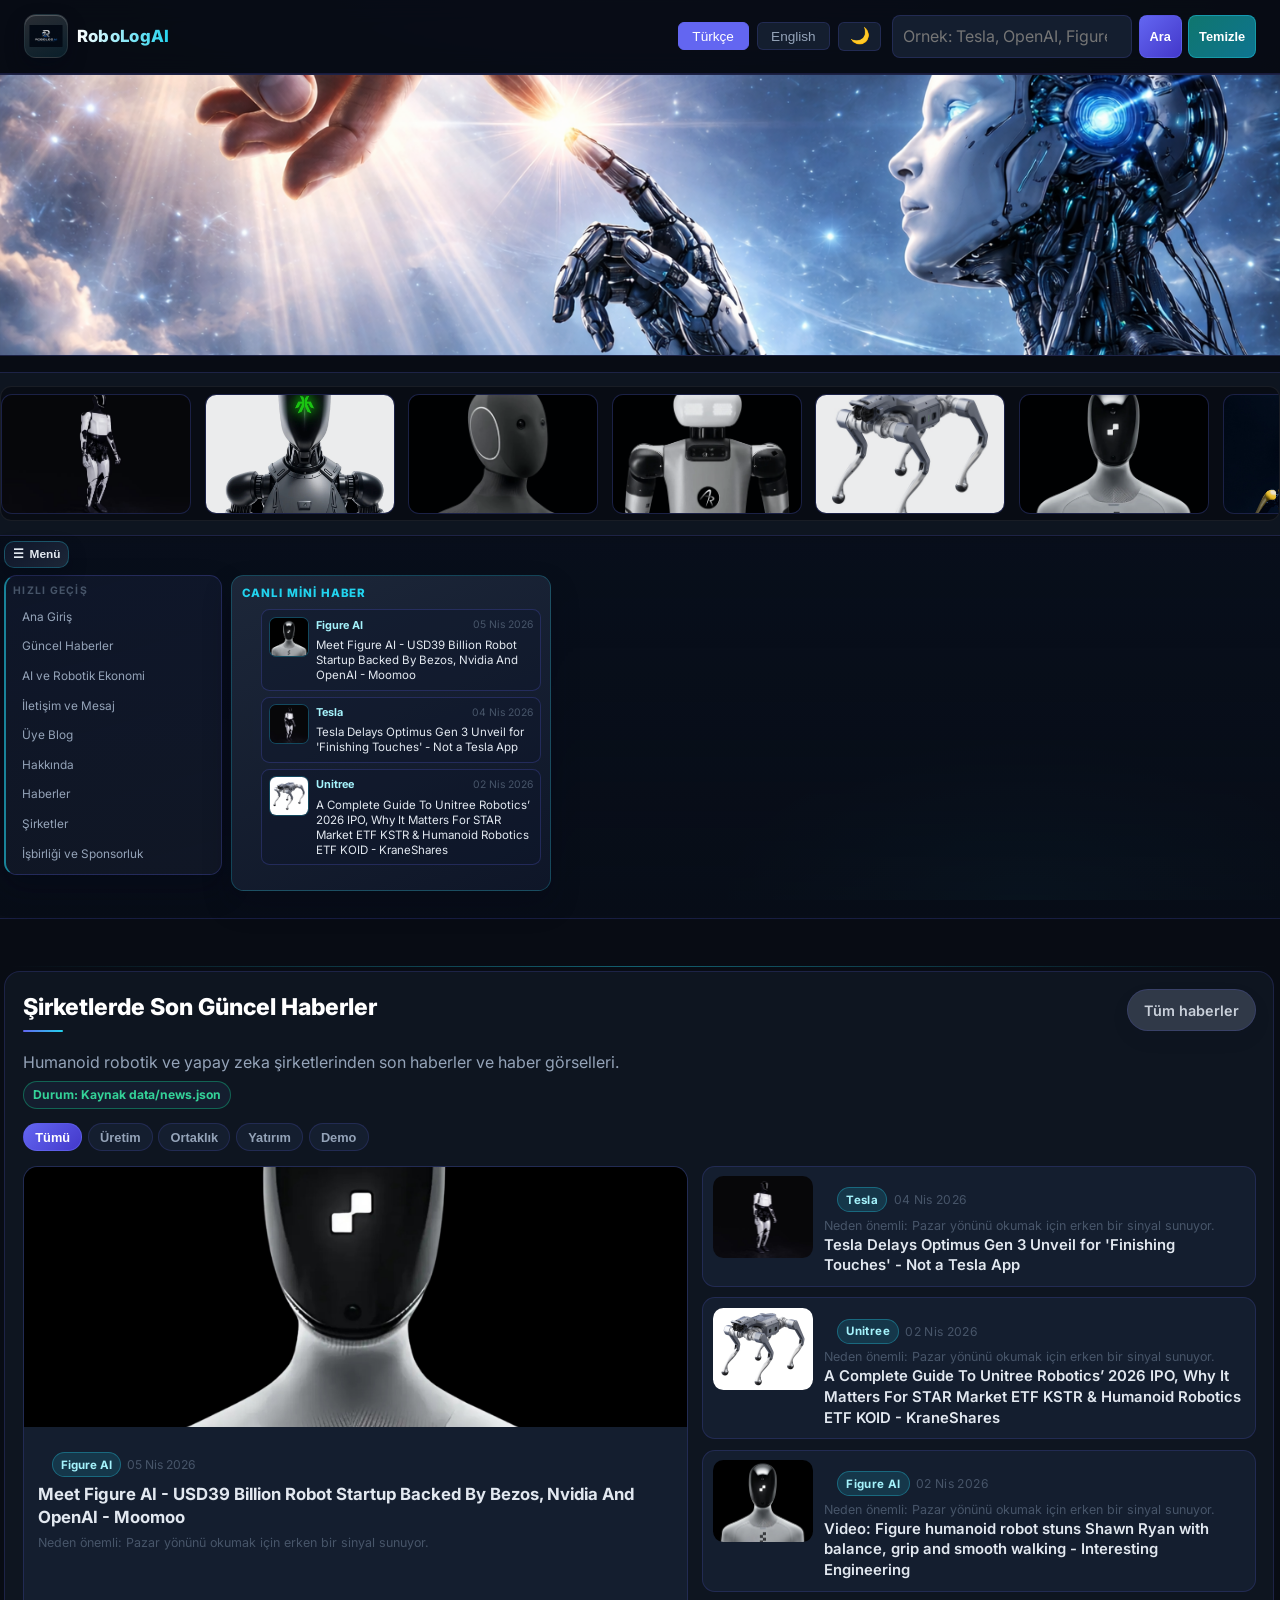
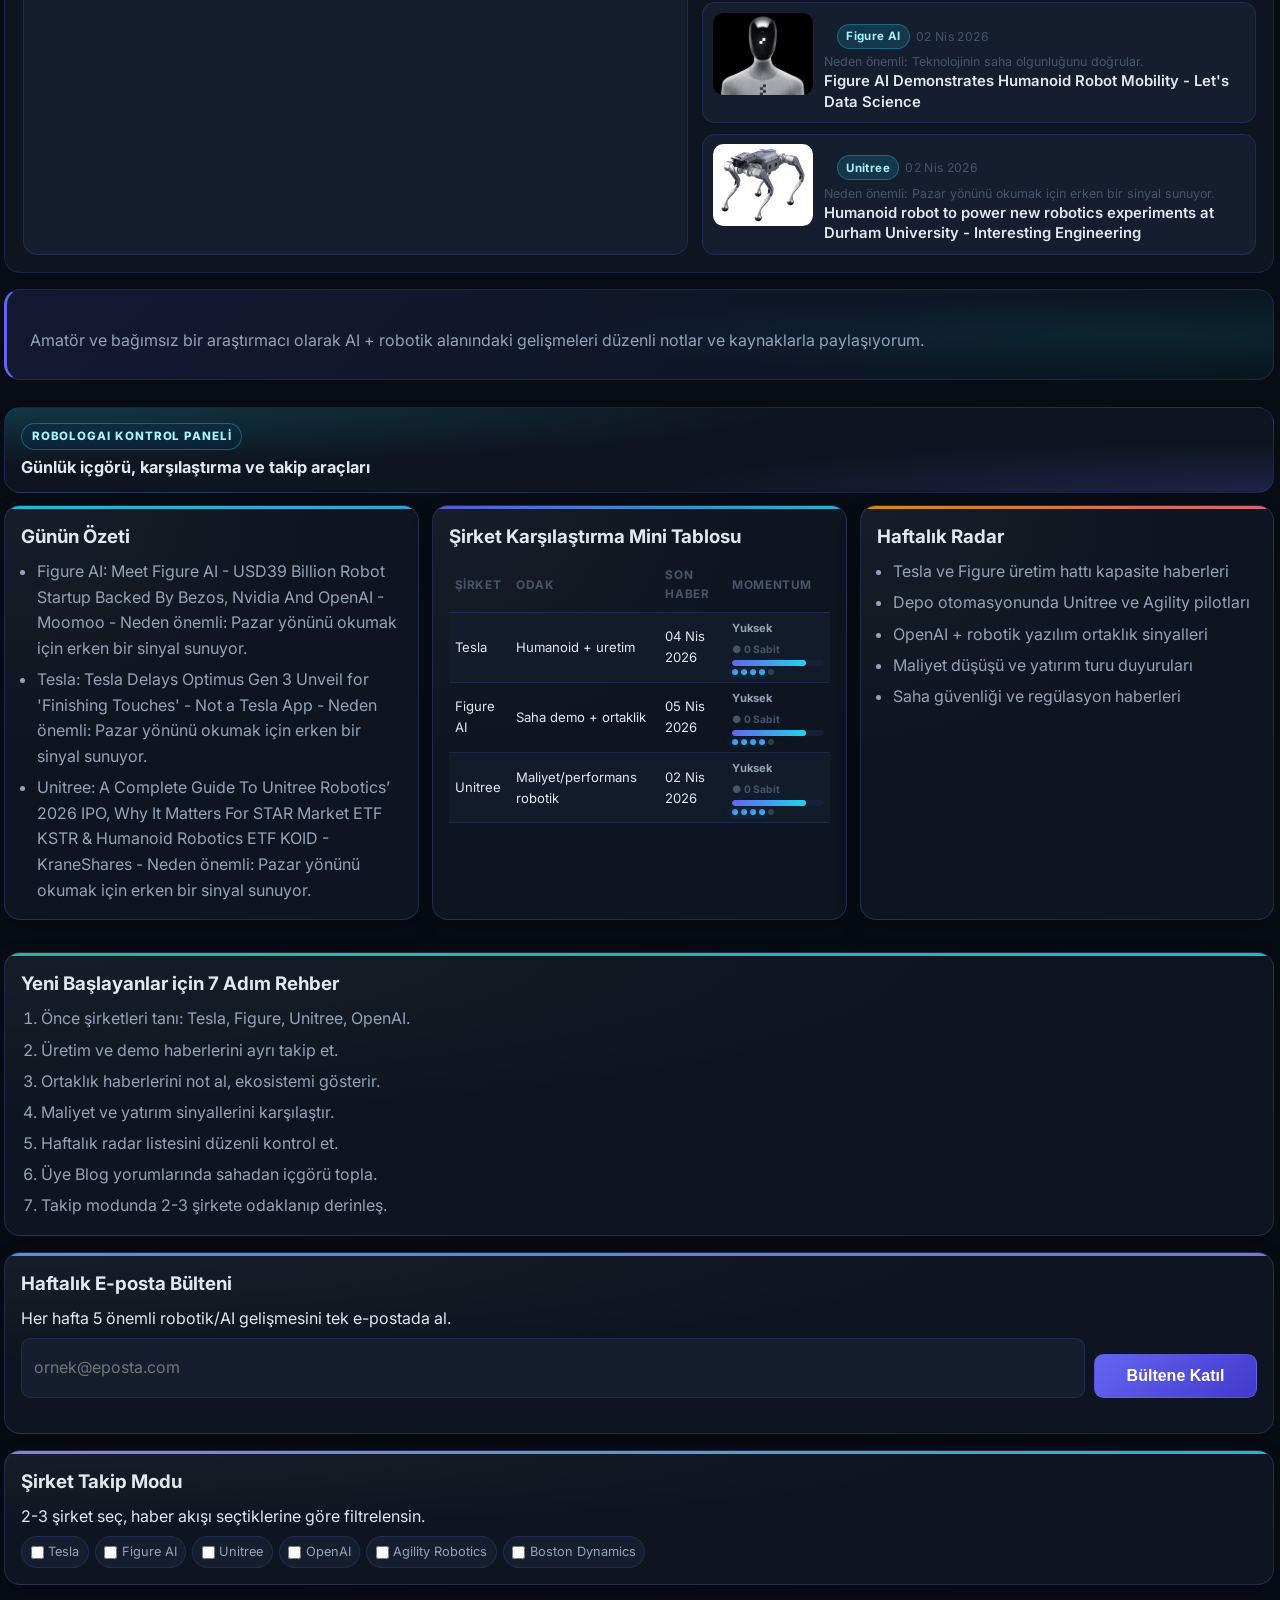
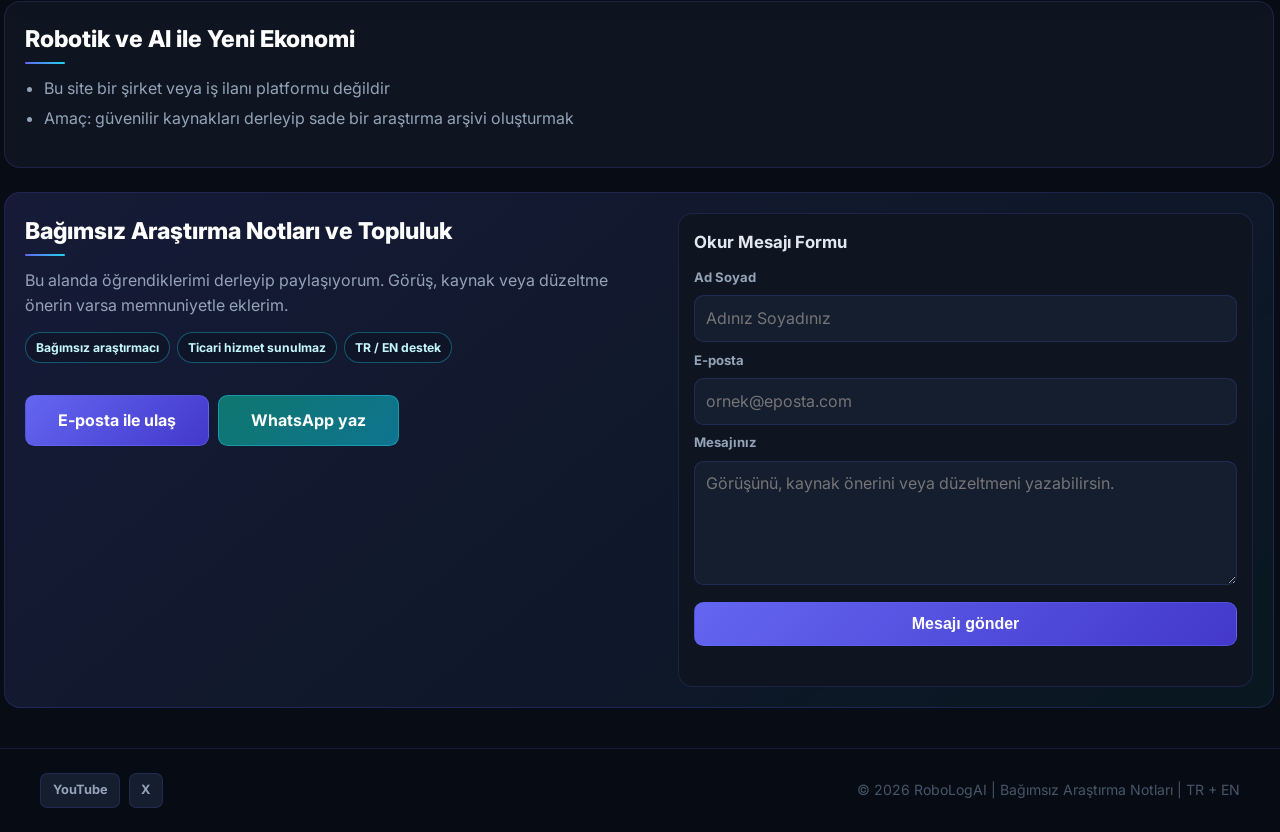
==== commit 98b12b1d: "Add homepage dashboard and menu improvements" ====
--- a/index.html
+++ b/index.html
@@ -3,8 +3,8 @@
 <head>
   <meta charset="UTF-8" />
   <meta name="viewport" content="width=device-width, initial-scale=1.0" />
-  <title>Humanoid ve Yapay Zeka Gelecegi</title>
-  <meta name="description" content="Humanoid robotik ve yapay zeka gelismelerini bagimsiz arastirma notlariyla takip eden bilgi paylasim platformu." />
+  <title>Humanoid ve Yapay Zeka Geleceği</title>
+  <meta name="description" content="Humanoid robotik ve yapay zeka gelişmelerini bağımsız araştırma notlarıyla takip eden bilgi paylaşım platformu." />
   <link rel="canonical" href="https://robologai.com/" />
   <meta property="og:url" content="https://robologai.com/" />
   <link rel="stylesheet" href="style.css" />
@@ -97,49 +97,115 @@
       </div>
     </section>
 
-  <section class="mini-page-tabs page-tabs-strip" aria-label="Hizli sayfa sekmeleri">
-    <a class="mini-tab" href="member-blog.html">
-      <span data-lang="tr">Uye Blog</span>
-      <span data-lang="en" class="hidden">Member Blog</span>
-    </a>
-    <a class="mini-tab" href="about.html">
-      <span data-lang="tr">Hakkinda</span>
-      <span data-lang="en" class="hidden">About</span>
-    </a>
-    <a class="mini-tab" href="news.html">
-      <span data-lang="tr">Haberler</span>
-      <span data-lang="en" class="hidden">News</span>
-    </a>
-    <a class="mini-tab" href="companies.html">
-      <span data-lang="tr">Sirketler</span>
-      <span data-lang="en" class="hidden">Companies</span>
-    </a>
-    <a class="mini-tab sponsor-tab" href="sponsor.html">
-      <span data-lang="tr">Isbirligi ve Sponsorluk</span>
-      <span data-lang="en" class="hidden">Collaboration and Sponsorship</span>
-    </a>
+  <section id="drawer-dock" class="drawer-dock" aria-label="Sabit hızlı menü">
+    <div class="drawer-dock-inner">
+      <button id="left-drawer-toggle" class="left-drawer-toggle" type="button" aria-expanded="false" aria-controls="left-drawer-nav">
+        <span class="left-drawer-icon" aria-hidden="true">☰</span>
+        <span data-lang="tr">Menü</span>
+        <span data-lang="en" class="hidden">Menu</span>
+      </button>
+
+      <div class="drawer-dock-row">
+        <aside id="left-drawer-nav" class="left-drawer vertical-drawer" aria-label="Site bölümleri">
+          <div class="vertical-drawer-inner">
+            <p class="sidebar-heading" data-lang="tr">Hızlı Geçiş</p>
+            <p class="sidebar-heading hidden" data-lang="en">Quick Access</p>
+            <nav class="sidebar-nav" aria-label="Sayfa bağlantıları">
+              <a class="sidebar-link" href="#hero">
+                <span data-lang="tr">Ana Giriş</span>
+                <span data-lang="en" class="hidden">Intro</span>
+              </a>
+              <a class="sidebar-link" href="#home-news-hub">
+                <span data-lang="tr">Güncel Haberler</span>
+                <span data-lang="en" class="hidden">Latest News</span>
+              </a>
+              <a class="sidebar-link" href="#about">
+                <span data-lang="tr">AI ve Robotik Ekonomi</span>
+                <span data-lang="en" class="hidden">AI and Robotics Economy</span>
+              </a>
+              <a class="sidebar-link" href="#lead-hub">
+                <span data-lang="tr">İletişim ve Mesaj</span>
+                <span data-lang="en" class="hidden">Contact and Message</span>
+              </a>
+              <a class="sidebar-link" href="member-blog.html">
+                <span data-lang="tr">Üye Blog</span>
+                <span data-lang="en" class="hidden">Member Blog</span>
+              </a>
+              <a class="sidebar-link" href="about.html">
+                <span data-lang="tr">Hakkında</span>
+                <span data-lang="en" class="hidden">About</span>
+              </a>
+              <a class="sidebar-link" href="news.html">
+                <span data-lang="tr">Haberler</span>
+                <span data-lang="en" class="hidden">News</span>
+              </a>
+              <a class="sidebar-link" href="companies.html">
+                <span data-lang="tr">Şirketler</span>
+                <span data-lang="en" class="hidden">Companies</span>
+              </a>
+              <a class="sidebar-link" href="sponsor.html">
+                <span data-lang="tr">İşbirliği ve Sponsorluk</span>
+                <span data-lang="en" class="hidden">Collaboration and Sponsorship</span>
+              </a>
+            </nav>
+          </div>
+        </aside>
+
+        <section id="drawer-mini-news" class="drawer-mini-news" aria-label="Canlı mini haber akışı">
+          <p class="drawer-mini-title" data-lang="tr">Canlı Mini Haber</p>
+          <p class="drawer-mini-title hidden" data-lang="en">Live Mini News</p>
+          <ul id="drawer-mini-news-list" class="drawer-mini-news-list">
+            <li class="drawer-mini-item" data-lang="tr">Haberler yükleniyor...</li>
+            <li class="drawer-mini-item hidden" data-lang="en">Loading latest news...</li>
+          </ul>
+        </section>
+      </div>
+    </div>
   </section>
 
-  <div class="page-layout">
+  <div class="page-layout" id="home-page-layout">
     <main class="container">
     <section id="hero">
-      <p data-lang="tr">Amator ve bagimsiz bir arastirmaci olarak AI + robotik alanindaki gelismeleri duzenli notlar ve kaynaklarla paylasiyorum.</p>
+      <p data-lang="tr">Amatör ve bağımsız bir araştırmacı olarak AI + robotik alanındaki gelişmeleri düzenli notlar ve kaynaklarla paylaşıyorum.</p>
       <p data-lang="en" class="hidden">As an independent hobby researcher, I share regular notes and sources on AI + robotics developments.</p>
     </section>
 
     <section id="home-news-hub">
       <div class="home-news-head">
         <div>
-          <h2 data-lang="tr">Sirketlerde Son Guncel Haberler</h2>
+          <h2 data-lang="tr">Şirketlerde Son Güncel Haberler</h2>
           <h2 data-lang="en" class="hidden">Latest Company News Updates</h2>
-          <p data-lang="tr">Humanoid robotik ve yapay zeka sirketlerinden son haberler ve haber gorselleri.</p>
+          <p data-lang="tr">Humanoid robotik ve yapay zeka şirketlerinden son haberler ve haber görselleri.</p>
           <p data-lang="en" class="hidden">Latest updates and news visuals from humanoid robotics and AI companies.</p>
-          <p id="home-news-source-badge" class="home-news-source-badge loading">Durum: Yukleniyor...</p>
+          <p id="home-news-source-badge" class="home-news-source-badge loading">Durum: Yükleniyor...</p>
         </div>
         <a class="mini-tab" href="news.html">
-          <span data-lang="tr">Tum haberler</span>
+          <span data-lang="tr">Tüm haberler</span>
           <span data-lang="en" class="hidden">All news</span>
         </a>
+      </div>
+
+      <div id="home-news-filters" class="home-news-filters" aria-label="Haber filtreleri">
+        <button class="post-filter active" type="button" data-news-filter="all">
+          <span data-lang="tr">Tümü</span>
+          <span data-lang="en" class="hidden">All</span>
+        </button>
+        <button class="post-filter" type="button" data-news-filter="production">
+          <span data-lang="tr">Üretim</span>
+          <span data-lang="en" class="hidden">Production</span>
+        </button>
+        <button class="post-filter" type="button" data-news-filter="partnership">
+          <span data-lang="tr">Ortaklık</span>
+          <span data-lang="en" class="hidden">Partnership</span>
+        </button>
+        <button class="post-filter" type="button" data-news-filter="investment">
+          <span data-lang="tr">Yatırım</span>
+          <span data-lang="en" class="hidden">Investment</span>
+        </button>
+        <button class="post-filter" type="button" data-news-filter="demo">
+          <span data-lang="tr">Demo</span>
+          <span data-lang="en" class="hidden">Demo</span>
+        </button>
       </div>
 
       <div class="home-news-grid">
@@ -148,10 +214,10 @@
           <div class="home-featured-body">
             <div class="news-meta">
               <span class="news-source">RoboLogAI</span>
-              <span class="news-time" data-lang="tr">Simdi</span>
+              <span class="news-time" data-lang="tr">Şimdi</span>
               <span class="news-time hidden" data-lang="en">Now</span>
             </div>
-            <a class="home-featured-title" href="news.html" data-lang="tr">Canli haber akisi yukleniyor, tum guncel basliklar icin tikla.</a>
+            <a class="home-featured-title" href="news.html" data-lang="tr">Canlı haber akışı yükleniyor, tüm güncel başlıklar için tıkla.</a>
             <a class="home-featured-title hidden" href="news.html" data-lang="en">Live news feed is loading, click for all latest headlines.</a>
           </div>
         </article>
@@ -163,7 +229,7 @@
                 <div class="news-meta">
                   <span class="news-source">Tesla</span>
                 </div>
-                <a class="home-news-link" href="news.html" data-lang="tr">Tesla ve diger sirketler icin son haberleri gor.</a>
+                <a class="home-news-link" href="news.html" data-lang="tr">Tesla ve diğer şirketler için son haberleri gör.</a>
                 <a class="home-news-link hidden" href="news.html" data-lang="en">See the latest updates for Tesla and other companies.</a>
               </div>
             </li>
@@ -173,7 +239,7 @@
                 <div class="news-meta">
                   <span class="news-source">Figure AI</span>
                 </div>
-                <a class="home-news-link" href="news.html" data-lang="tr">Figure AI, Unitree, OpenAI ve daha fazlasi burada.</a>
+                <a class="home-news-link" href="news.html" data-lang="tr">Figure AI, Unitree, OpenAI ve daha fazlası burada.</a>
                 <a class="home-news-link hidden" href="news.html" data-lang="en">Figure AI, Unitree, OpenAI and more are listed here.</a>
               </div>
             </li>
@@ -182,26 +248,143 @@
       </div>
     </section>
 
+    <section id="dashboard-head" class="dashboard-head">
+      <p class="dashboard-kicker" data-lang="tr">RoboLogAI Kontrol Paneli</p>
+      <p class="dashboard-kicker hidden" data-lang="en">RoboLogAI Control Panel</p>
+      <h3 data-lang="tr">Günlük içgörü, karşılaştırma ve takip araçları</h3>
+      <h3 data-lang="en" class="hidden">Daily insights, comparison, and tracking tools</h3>
+    </section>
+
+    <section id="insight-hub" class="insight-hub">
+      <article id="daily-summary-card" class="insight-card insight-card-summary">
+        <h3 data-lang="tr">Günün Özeti</h3>
+        <h3 data-lang="en" class="hidden">Daily Snapshot</h3>
+        <ul id="daily-summary-list" class="insight-list">
+          <li data-lang="tr">Haberler yüklenirken özet hazırlanıyor...</li>
+          <li data-lang="en" class="hidden">Summary is being prepared while news loads...</li>
+        </ul>
+      </article>
+
+      <article id="company-compare-card" class="insight-card insight-card-compare">
+        <h3 data-lang="tr">Şirket Karşılaştırma Mini Tablosu</h3>
+        <h3 data-lang="en" class="hidden">Company Mini Compare Table</h3>
+        <div class="table-wrap">
+          <table class="mini-compare-table">
+            <thead>
+              <tr>
+                <th data-lang="tr">Şirket</th>
+                <th data-lang="en" class="hidden">Company</th>
+                <th data-lang="tr">Odak</th>
+                <th data-lang="en" class="hidden">Focus</th>
+                <th data-lang="tr">Son Haber</th>
+                <th data-lang="en" class="hidden">Last Update</th>
+                <th data-lang="tr">Momentum</th>
+                <th data-lang="en" class="hidden">Momentum</th>
+              </tr>
+            </thead>
+            <tbody id="mini-compare-body">
+              <tr>
+                <td>Tesla</td>
+                <td data-lang="tr">Bekleniyor</td>
+                <td data-lang="en" class="hidden">Pending</td>
+                <td data-lang="tr">Bekleniyor</td>
+                <td data-lang="en" class="hidden">Pending</td>
+                <td>--</td>
+              </tr>
+            </tbody>
+          </table>
+        </div>
+      </article>
+
+      <article class="insight-card insight-card-radar">
+        <h3 data-lang="tr">Haftalık Radar</h3>
+        <h3 data-lang="en" class="hidden">Weekly Radar</h3>
+        <ul class="insight-list">
+          <li data-lang="tr">Tesla ve Figure üretim hattı kapasite haberleri</li>
+          <li data-lang="en" class="hidden">Tesla and Figure production-line capacity updates</li>
+          <li data-lang="tr">Depo otomasyonunda Unitree ve Agility pilotları</li>
+          <li data-lang="en" class="hidden">Unitree and Agility pilots in warehouse automation</li>
+          <li data-lang="tr">OpenAI + robotik yazılım ortaklık sinyalleri</li>
+          <li data-lang="en" class="hidden">OpenAI + robotics software partnership signals</li>
+          <li data-lang="tr">Maliyet düşüşü ve yatırım turu duyuruları</li>
+          <li data-lang="en" class="hidden">Cost-down trends and funding round announcements</li>
+          <li data-lang="tr">Saha güvenliği ve regülasyon haberleri</li>
+          <li data-lang="en" class="hidden">Field safety and regulation news</li>
+        </ul>
+      </article>
+    </section>
+
+    <section id="onboarding-hub" class="insight-card insight-card-guide">
+      <h3 data-lang="tr">Yeni Başlayanlar için 7 Adım Rehber</h3>
+      <h3 data-lang="en" class="hidden">7-Step Beginner Guide</h3>
+      <ol class="insight-list ordered">
+        <li data-lang="tr">Önce şirketleri tanı: Tesla, Figure, Unitree, OpenAI.</li>
+        <li data-lang="en" class="hidden">Start with core companies: Tesla, Figure, Unitree, OpenAI.</li>
+        <li data-lang="tr">Üretim ve demo haberlerini ayrı takip et.</li>
+        <li data-lang="en" class="hidden">Track production and demo updates separately.</li>
+        <li data-lang="tr">Ortaklık haberlerini not al, ekosistemi gösterir.</li>
+        <li data-lang="en" class="hidden">Watch partnerships; they reveal ecosystem direction.</li>
+        <li data-lang="tr">Maliyet ve yatırım sinyallerini karşılaştır.</li>
+        <li data-lang="en" class="hidden">Compare cost and funding signals.</li>
+        <li data-lang="tr">Haftalık radar listesini düzenli kontrol et.</li>
+        <li data-lang="en" class="hidden">Review weekly radar items regularly.</li>
+        <li data-lang="tr">Üye Blog yorumlarında sahadan içgörü topla.</li>
+        <li data-lang="en" class="hidden">Use member comments for field-level insights.</li>
+        <li data-lang="tr">Takip modunda 2-3 şirkete odaklanıp derinleş.</li>
+        <li data-lang="en" class="hidden">Use follow mode to focus on 2-3 companies deeply.</li>
+      </ol>
+    </section>
+
+    <section id="newsletter-hub" class="insight-card insight-card-digest">
+      <h3 data-lang="tr">Haftalık E-posta Bülteni</h3>
+      <h3 data-lang="en" class="hidden">Weekly Email Digest</h3>
+      <p data-lang="tr">Her hafta 5 önemli robotik/AI gelişmesini tek e-postada al.</p>
+      <p data-lang="en" class="hidden">Get 5 key robotics/AI updates in one weekly email.</p>
+      <form id="newsletter-form" class="newsletter-form" novalidate>
+        <input id="newsletter-email" type="email" required data-ph-tr="ornek@eposta.com" data-ph-en="name@email.com" placeholder="ornek@eposta.com" />
+        <button class="btn" type="submit">
+          <span data-lang="tr">Bültene Katıl</span>
+          <span data-lang="en" class="hidden">Join Digest</span>
+        </button>
+      </form>
+      <p id="newsletter-status" class="form-status" aria-live="polite"></p>
+    </section>
+
+    <section id="follow-mode" class="insight-card insight-card-follow">
+      <h3 data-lang="tr">Şirket Takip Modu</h3>
+      <h3 data-lang="en" class="hidden">Company Follow Mode</h3>
+      <p data-lang="tr">2-3 şirket seç, haber akışı seçtiklerine göre filtrelensin.</p>
+      <p data-lang="en" class="hidden">Pick 2-3 companies and filter the feed accordingly.</p>
+      <div id="follow-company-chips" class="follow-company-chips">
+        <label><input type="checkbox" value="Tesla" /> Tesla</label>
+        <label><input type="checkbox" value="Figure AI" /> Figure AI</label>
+        <label><input type="checkbox" value="Unitree" /> Unitree</label>
+        <label><input type="checkbox" value="OpenAI" /> OpenAI</label>
+        <label><input type="checkbox" value="Agility Robotics" /> Agility Robotics</label>
+        <label><input type="checkbox" value="Boston Dynamics" /> Boston Dynamics</label>
+      </div>
+    </section>
+
     <section id="about">
       <h2 data-lang="tr">Robotik ve AI ile Yeni Ekonomi</h2>
       <h2 data-lang="en" class="hidden">A New Economy with Robotics and AI</h2>
       <ul>
-        <li data-lang="tr">Bu site bir sirket veya is ilani platformu degildir</li>
+        <li data-lang="tr">Bu site bir şirket veya iş ilanı platformu değildir</li>
         <li data-lang="en" class="hidden">This website is not a company or a job-offer platform</li>
-        <li data-lang="tr">Amac: guvenilir kaynaklari derleyip sade bir arastirma arsivi olusturmak</li>
+        <li data-lang="tr">Amaç: güvenilir kaynakları derleyip sade bir araştırma arşivi oluşturmak</li>
         <li data-lang="en" class="hidden">Goal: curate reliable sources and build a simple research archive</li>
       </ul>
     </section>
 
     <section id="lead-hub">
       <div class="lead-copy">
-        <h2 data-lang="tr">Bagimsiz Arastirma Notlari ve Topluluk</h2>
+        <h2 data-lang="tr">Bağımsız Araştırma Notları ve Topluluk</h2>
         <h2 data-lang="en" class="hidden">Independent Research Notes and Community</h2>
-        <p data-lang="tr">Bu alanda ogrendiklerimi derleyip paylasiyorum. Gorus, kaynak veya duzeltme onerin varsa memnuniyetle eklerim.</p>
+        <p data-lang="tr">Bu alanda öğrendiklerimi derleyip paylaşıyorum. Görüş, kaynak veya düzeltme önerin varsa memnuniyetle eklerim.</p>
         <p data-lang="en" class="hidden">I collect and share what I learn in this field. If you have suggestions, sources, or corrections, I would be happy to include them.</p>
 
         <div class="lead-badges">
-          <span class="lead-pill" data-lang="tr">Bagimsiz arastirmaci</span>
+          <span class="lead-pill" data-lang="tr">Bağımsız araştırmacı</span>
           <span class="lead-pill hidden" data-lang="en">Independent researcher</span>
           <span class="lead-pill" data-lang="tr">Ticari hizmet sunulmaz</span>
           <span class="lead-pill hidden" data-lang="en">No commercial services</span>
@@ -210,7 +393,7 @@
         </div>
 
         <div class="lead-actions">
-          <a class="btn" href="mailto:robologai@gmail.com?subject=RoboLogAI%20Okur%20Mesaji" data-lang="tr">E-posta ile ulas</a>
+          <a class="btn" href="mailto:robologai@gmail.com?subject=RoboLogAI%20Okur%20Mesaji" data-lang="tr">E-posta ile ulaş</a>
           <a class="btn hidden" href="mailto:robologai@gmail.com?subject=RoboLogAI%20Reader%20Message" data-lang="en">Send email</a>
           <a class="btn btn-alt" href="https://wa.me/905000000000" target="_blank" rel="noopener noreferrer" data-lang="tr">WhatsApp yaz</a>
           <a class="btn btn-alt hidden" href="https://wa.me/905000000000" target="_blank" rel="noopener noreferrer" data-lang="en">Message on WhatsApp</a>
@@ -218,14 +401,14 @@
       </div>
 
       <form id="lead-form" class="lead-form" novalidate>
-        <h3 data-lang="tr">Okur Mesaji Formu</h3>
+        <h3 data-lang="tr">Okur Mesajı Formu</h3>
         <h3 data-lang="en" class="hidden">Reader Message Form</h3>
 
         <label for="lead-name">
           <span data-lang="tr">Ad Soyad</span>
           <span data-lang="en" class="hidden">Full Name</span>
         </label>
-        <input id="lead-name" name="name" type="text" required data-ph-tr="Adiniz Soyadiniz" data-ph-en="Your full name" />
+        <input id="lead-name" name="name" type="text" required data-ph-tr="Adınız Soyadınız" data-ph-en="Your full name" />
 
         <label for="lead-email">
           <span data-lang="tr">E-posta</span>
@@ -234,13 +417,13 @@
         <input id="lead-email" name="email" type="email" required data-ph-tr="ornek@eposta.com" data-ph-en="name@email.com" />
 
         <label for="lead-focus">
-          <span data-lang="tr">Mesajiniz</span>
+          <span data-lang="tr">Mesajınız</span>
           <span data-lang="en" class="hidden">Your Message</span>
         </label>
-        <textarea id="lead-focus" name="focus" rows="4" required data-ph-tr="Gorusunu, kaynak onerini veya duzeltmeni yazabilirsin." data-ph-en="You can share your opinion, source suggestion, or correction."></textarea>
+        <textarea id="lead-focus" name="focus" rows="4" required data-ph-tr="Görüşünü, kaynak önerini veya düzeltmeni yazabilirsin." data-ph-en="You can share your opinion, source suggestion, or correction."></textarea>
 
         <button class="btn" type="submit">
-          <span data-lang="tr">Mesaji gonder</span>
+          <span data-lang="tr">Mesajı gönder</span>
           <span data-lang="en" class="hidden">Send message</span>
         </button>
         <p id="lead-status" class="form-status" aria-live="polite"></p>
@@ -255,13 +438,13 @@
         <a class="footer-social-link" href="https://youtube.com/@robologai" target="_blank" rel="noopener noreferrer" aria-label="RoboLogAI YouTube">YouTube</a>
         <a class="footer-social-link" href="https://x.com/robologai" target="_blank" rel="noopener noreferrer" aria-label="RoboLogAI X">X</a>
       </div>
-      <p>© 2026 RoboLogAI | Bagimsiz Arastirma Notlari | TR + EN</p>
+      <p>© 2026 RoboLogAI | Bağımsız Araştırma Notları | TR + EN</p>
     </div>
   </footer>
 
   <script>
     window.ROBOLOGAI_AI_ENDPOINT = "";
   </script>
-  <script src="script.js"></script>
+  <script src="script.js?v=20260405e"></script>
 </body>
 </html>
--- a/style.css
+++ b/style.css
@@ -304,7 +304,12 @@
 
 .page-layout{
   display:grid; grid-template-columns:1fr; gap:0;
-  max-width:1200px; margin:0 auto; padding:0 1rem; align-items:start;
+  max-width:1200px; margin:0 auto; padding:0 0.35rem 0 0.28rem; align-items:start;
+}
+
+#home-page-layout.page-layout{
+  max-width:none;
+  margin:0;
 }
 
 /* Homepage flow: show company ecosystem right under top tabs */
@@ -314,6 +319,14 @@
   max-width:none;
   width:100%;
   padding:1.2rem 0 0;
+}
+
+.page-layout > main.container > #home-news-hub{
+  order:-2;
+}
+
+.page-layout > main.container > #hero{
+  order:-1;
 }
 
 .page-layout > main.container > #company-links{
@@ -332,6 +345,246 @@
 }
 .left-sidebar::-webkit-scrollbar{ display:none; }
 
+.drawer-dock{
+  position:sticky;
+  top:4rem;
+  z-index:95;
+  padding:0.22rem 0.35rem 0.2rem 0.28rem;
+  margin-top:0.1rem;
+  background:linear-gradient(180deg,rgba(8,15,28,0.86),rgba(8,15,28,0.5));
+  border-bottom:1px solid var(--border);
+}
+
+.drawer-dock-inner{
+  width:100%;
+  margin:0;
+  display:flex;
+  flex-direction:column;
+  align-items:flex-start;
+}
+
+.drawer-dock-row{
+  width:100%;
+  display:flex;
+  align-items:flex-start;
+  gap:0.55rem;
+}
+
+.left-drawer-toggle{
+  position:relative;
+  z-index:2;
+  display:inline-flex;
+  align-items:center;
+  gap:0.32rem;
+  border:1px solid rgba(34,211,238,0.28);
+  background:linear-gradient(145deg,rgba(15,23,42,0.96),rgba(30,41,59,0.92));
+  color:var(--text);
+  border-radius:0.62rem;
+  padding:0.34rem 0.5rem;
+  font-size:0.74rem;
+  font-weight:700;
+  cursor:pointer;
+  box-shadow:0 8px 18px rgba(2,6,23,0.3);
+  transition:all .18s;
+}
+
+.left-drawer-toggle:hover{
+  border-color:rgba(34,211,238,0.56);
+  box-shadow:0 10px 20px rgba(8,145,178,0.22);
+}
+
+.left-drawer-icon{
+  font-size:0.78rem;
+  line-height:1;
+}
+
+.vertical-drawer{
+  margin-top:0.45rem;
+  width:min(218px, 100%);
+  max-height:70vh;
+  overflow:auto;
+  background:linear-gradient(165deg,rgba(15,23,42,0.96),rgba(17,24,39,0.94));
+  border:1px solid rgba(99,102,241,0.26);
+  border-left:2px solid rgba(34,211,238,0.58);
+  border-radius:0.78rem;
+  box-shadow:0 14px 28px rgba(2,6,23,0.34);
+  padding:0.42rem;
+  transform:translateX(calc(-100% - 0.9rem));
+  opacity:0;
+  pointer-events:none;
+  transition:transform .24s ease, opacity .2s ease;
+}
+
+.drawer-dock.left-drawer-open .vertical-drawer{
+  transform:translateX(0);
+  opacity:1;
+  pointer-events:auto;
+}
+
+.drawer-mini-news{
+  width:min(320px, calc(100% - 230px));
+  max-height:70vh;
+  overflow:auto;
+  margin-top:0.45rem;
+  padding:0.52rem 0.58rem;
+  background:linear-gradient(155deg,rgba(30,41,59,0.95),rgba(15,23,42,0.95));
+  border:1px solid rgba(34,211,238,0.24);
+  border-radius:0.78rem;
+  box-shadow:0 14px 28px rgba(2,6,23,0.3);
+  transform:translateX(-0.65rem);
+  opacity:0;
+  pointer-events:none;
+  transition:transform .24s ease, opacity .2s ease;
+}
+
+.drawer-dock.left-drawer-open .drawer-mini-news{
+  transform:translateX(0);
+  opacity:1;
+  pointer-events:auto;
+}
+
+.drawer-mini-title{
+  font-size:0.72rem;
+  font-weight:800;
+  letter-spacing:0.08em;
+  text-transform:uppercase;
+  color:var(--accent2);
+  margin-bottom:0.42rem;
+}
+
+.drawer-mini-news-list{
+  list-style:none;
+  display:flex;
+  flex-direction:column;
+  gap:0.35rem;
+}
+
+.drawer-mini-item{
+  border:1px solid rgba(99,102,241,0.24);
+  background:rgba(15,23,42,0.45);
+  border-radius:0.52rem;
+  padding:0.42rem 0.46rem;
+  display:grid;
+  grid-template-columns:40px 1fr;
+  gap:0.42rem;
+  align-items:flex-start;
+}
+
+.drawer-mini-thumb{
+  width:40px;
+  height:40px;
+  border-radius:0.45rem;
+  object-fit:cover;
+  border:1px solid rgba(34,211,238,0.26);
+  background:rgba(15,23,42,0.7);
+}
+
+.drawer-mini-body{
+  min-width:0;
+}
+
+.drawer-mini-head{
+  display:flex;
+  justify-content:space-between;
+  align-items:center;
+  gap:0.4rem;
+  margin-bottom:0.24rem;
+}
+
+.drawer-mini-source{
+  font-size:0.68rem;
+  font-weight:700;
+  color:#a5f3fc;
+}
+
+.drawer-mini-time{
+  font-size:0.65rem;
+  color:var(--muted);
+}
+
+.drawer-mini-link{
+  display:block;
+  color:var(--text);
+  text-decoration:none;
+  font-size:0.72rem;
+  line-height:1.3;
+}
+
+.drawer-mini-link:hover{
+  color:#e0f2fe;
+}
+
+.vertical-drawer .sidebar-nav{
+  display:flex;
+  flex-direction:column;
+  gap:0.2rem;
+}
+
+.vertical-drawer .sidebar-link{
+  white-space:normal;
+  padding:0.3rem 0.48rem;
+  font-size:0.74rem;
+  line-height:1.25;
+  border:1px solid transparent;
+  border-radius:0.48rem;
+}
+
+.vertical-drawer .sidebar-link:hover{
+  background:linear-gradient(135deg,rgba(99,102,241,0.24),rgba(34,211,238,0.18));
+  border-color:rgba(34,211,238,0.32);
+  color:#f8fafc;
+}
+
+[data-theme="light"] .drawer-dock{
+  background:linear-gradient(180deg,rgba(241,245,249,0.92),rgba(241,245,249,0.72));
+}
+
+[data-theme="light"] .left-drawer-toggle{
+  background:linear-gradient(145deg,#ffffff,#eef4ff);
+  border-color:rgba(8,145,178,0.3);
+  color:#0f172a;
+}
+
+[data-theme="light"] .left-drawer-toggle:hover{
+  border-color:rgba(8,145,178,0.52);
+  box-shadow:0 10px 20px rgba(8,145,178,0.16);
+}
+
+[data-theme="light"] .vertical-drawer{
+  background:linear-gradient(165deg,#ffffff,#f1f5ff);
+  border-color:rgba(79,70,229,0.26);
+  border-left-color:rgba(8,145,178,0.58);
+  box-shadow:0 12px 24px rgba(15,23,42,0.14);
+}
+
+[data-theme="light"] .vertical-drawer .sidebar-link:hover{
+  color:#0b1324;
+  background:linear-gradient(135deg,rgba(79,70,229,0.14),rgba(8,145,178,0.14));
+}
+
+[data-theme="light"] .drawer-mini-news{
+  background:linear-gradient(155deg,#ffffff,#edf4ff);
+  border-color:rgba(8,145,178,0.26);
+  box-shadow:0 12px 24px rgba(15,23,42,0.13);
+}
+
+[data-theme="light"] .drawer-mini-item{
+  background:#f8fbff;
+  border-color:rgba(79,70,229,0.2);
+}
+
+[data-theme="light"] .drawer-mini-source{
+  color:#0369a1;
+}
+
+[data-theme="light"] .drawer-mini-link{
+  color:#0f172a;
+}
+
+[data-theme="light"] .drawer-mini-link:hover{
+  color:#1d4ed8;
+}
+
 .right-sidebar{
   display:none;
   position:sticky;
@@ -491,6 +744,25 @@
   border-radius:1rem;
   padding:1.1rem;
   margin-bottom:1rem;
+}
+
+#drawer-dock + .page-layout > main.container > #home-news-hub{
+  margin-top:0.55rem;
+  position:relative;
+}
+
+#drawer-dock + .page-layout > main.container > #home-news-hub::before{
+  content:'';
+  position:absolute;
+  top:-0.38rem;
+  left:0.2rem;
+  right:0.2rem;
+  height:1px;
+  background:linear-gradient(90deg,transparent,rgba(34,211,238,0.42),transparent);
+}
+
+[data-theme="light"] #drawer-dock + .page-layout > main.container > #home-news-hub::before{
+  background:linear-gradient(90deg,transparent,rgba(8,145,178,0.35),transparent);
 }
 
 .home-news-head{
@@ -623,6 +895,288 @@
   letter-spacing:0.03em;
 }
 
+.home-news-filters{
+  display:flex;
+  flex-wrap:wrap;
+  gap:0.35rem;
+  margin:0.2rem 0 0.9rem;
+}
+
+.news-importance{
+  margin-top:0.34rem;
+  font-size:0.78rem;
+  color:var(--muted);
+  line-height:1.35;
+}
+
+.insight-hub{
+  display:grid;
+  grid-template-columns:repeat(3,minmax(0,1fr));
+  gap:0.8rem;
+  margin-bottom:1rem;
+}
+
+.dashboard-head{
+  margin:0.2rem 0 0.75rem;
+  padding:0.88rem 1rem;
+  border:1px solid var(--border);
+  border-radius:1rem;
+  background:
+    radial-gradient(110% 120% at 0% 0%, rgba(34,211,238,0.18), transparent 56%),
+    radial-gradient(90% 110% at 100% 100%, rgba(99,102,241,0.18), transparent 54%),
+    var(--surface);
+}
+
+.dashboard-kicker{
+  display:inline-flex;
+  border:1px solid rgba(34,211,238,0.34);
+  background:rgba(8,47,73,0.42);
+  color:#a5f3fc;
+  border-radius:999px;
+  padding:0.2rem 0.58rem;
+  font-size:0.72rem;
+  font-weight:800;
+  letter-spacing:0.08em;
+  text-transform:uppercase;
+  margin-bottom:0.38rem;
+}
+
+.dashboard-head h3{
+  margin:0;
+  font-size:1.02rem;
+  line-height:1.35;
+}
+
+.insight-card{
+  position:relative;
+  overflow:hidden;
+  background:
+    radial-gradient(130% 100% at 0% 0%, rgba(255,255,255,0.04), transparent 60%),
+    var(--surface);
+  border:1px solid color-mix(in srgb, var(--border) 84%, rgba(255,255,255,0.22) 16%);
+  border-radius:1rem;
+  padding:1rem;
+  margin-bottom:1rem;
+  box-shadow:0 10px 24px rgba(2,6,23,0.18);
+  animation:dashboardRise .45s ease both;
+  transition:transform .2s ease, box-shadow .2s ease, border-color .2s ease;
+}
+
+.insight-card::before{
+  content:'';
+  position:absolute;
+  left:0;
+  right:0;
+  top:0;
+  height:3px;
+  background:linear-gradient(90deg,var(--accent),var(--accent2));
+  opacity:0.85;
+}
+
+.insight-card:hover{
+  transform:translateY(-2px);
+  border-color:color-mix(in srgb, var(--accent2) 36%, var(--border) 64%);
+  box-shadow:0 16px 34px rgba(2,6,23,0.28);
+}
+
+.insight-card h3{
+  margin-bottom:0.45rem;
+}
+
+.insight-card-summary::before{ background:linear-gradient(90deg,#22d3ee,#38bdf8); }
+.insight-card-compare::before{ background:linear-gradient(90deg,#6366f1,#22d3ee); }
+.insight-card-radar::before{ background:linear-gradient(90deg,#f59e0b,#fb7185); }
+.insight-card-guide::before{ background:linear-gradient(90deg,#34d399,#22d3ee); }
+.insight-card-digest::before{ background:linear-gradient(90deg,#60a5fa,#818cf8); }
+.insight-card-follow::before{ background:linear-gradient(90deg,#a78bfa,#22d3ee); }
+
+.insight-list{
+  margin:0;
+  padding-left:1rem;
+  color:var(--subtext);
+  display:grid;
+  gap:0.35rem;
+}
+
+.insight-list.ordered{
+  padding-left:1.2rem;
+}
+
+.table-wrap{
+  overflow:auto;
+}
+
+.mini-compare-table{
+  width:100%;
+  border-collapse:collapse;
+  font-size:0.82rem;
+}
+
+.mini-compare-table th,
+.mini-compare-table td{
+  border-bottom:1px solid var(--border);
+  padding:0.45rem 0.35rem;
+  text-align:left;
+}
+
+.mini-compare-table th{
+  color:var(--muted);
+  font-size:0.74rem;
+  text-transform:uppercase;
+  letter-spacing:0.05em;
+}
+
+.mini-compare-table tbody tr:nth-child(odd){
+  background:color-mix(in srgb, var(--surface2) 72%, transparent 28%);
+}
+
+.mini-compare-table tbody tr:hover{
+  background:color-mix(in srgb, var(--accent2) 9%, var(--surface2) 91%);
+}
+
+.momentum-meter{
+  display:grid;
+  gap:0.18rem;
+  min-width:92px;
+}
+
+.momentum-label{
+  font-size:0.7rem;
+  font-weight:700;
+  color:var(--subtext);
+}
+
+.momentum-trend{
+  font-size:0.64rem;
+  font-weight:700;
+  letter-spacing:0.02em;
+}
+
+.momentum-trend-up{
+  color:#34d399;
+}
+
+.momentum-trend-down{
+  color:#fda4af;
+}
+
+.momentum-trend-flat{
+  color:var(--muted);
+}
+
+[data-theme="light"] .momentum-trend-up{
+  color:#047857;
+}
+
+[data-theme="light"] .momentum-trend-down{
+  color:#be123c;
+}
+
+.momentum-bar{
+  height:6px;
+  border-radius:999px;
+  background:color-mix(in srgb, var(--surface2) 76%, var(--border) 24%);
+  overflow:hidden;
+}
+
+.momentum-fill{
+  height:100%;
+  border-radius:999px;
+  background:linear-gradient(90deg,var(--accent),var(--accent2));
+  transition:width .28s ease;
+}
+
+.momentum-spark{
+  display:flex;
+  gap:3px;
+}
+
+.momentum-dot{
+  width:6px;
+  height:6px;
+  border-radius:999px;
+  background:rgba(148,163,184,0.28);
+}
+
+.momentum-dot.active{
+  background:linear-gradient(135deg,var(--accent),var(--accent2));
+  box-shadow:0 0 8px rgba(34,211,238,0.26);
+}
+
+.newsletter-form{
+  display:grid;
+  grid-template-columns:1fr auto;
+  gap:0.55rem;
+  margin-top:0.4rem;
+}
+
+.newsletter-form input{
+  border:1px solid var(--border);
+  background:var(--surface2);
+  color:var(--text);
+  border-radius:0.6rem;
+  padding:0.62rem 0.7rem;
+  font:inherit;
+}
+
+.follow-company-chips{
+  display:flex;
+  flex-wrap:wrap;
+  gap:0.4rem;
+  margin-top:0.45rem;
+}
+
+.follow-company-chips label{
+  display:inline-flex;
+  align-items:center;
+  gap:0.28rem;
+  border:1px solid var(--border);
+  border-radius:999px;
+  padding:0.28rem 0.52rem;
+  background:var(--surface2);
+  font-size:0.8rem;
+  color:var(--subtext);
+  transition:all .16s;
+}
+
+.follow-company-chips input{
+  accent-color:var(--accent2);
+}
+
+.follow-company-chips label:hover{
+  border-color:color-mix(in srgb, var(--accent2) 40%, var(--border) 60%);
+  color:var(--text);
+}
+
+[data-theme="light"] .dashboard-head{
+  background:
+    radial-gradient(110% 120% at 0% 0%, rgba(8,145,178,0.12), transparent 56%),
+    radial-gradient(90% 110% at 100% 100%, rgba(79,70,229,0.12), transparent 54%),
+    #ffffff;
+}
+
+[data-theme="light"] .dashboard-kicker{
+  background:rgba(8,145,178,0.11);
+  border-color:rgba(8,145,178,0.28);
+  color:#0e7490;
+}
+
+[data-theme="light"] .insight-card{
+  background:
+    radial-gradient(130% 100% at 0% 0%, rgba(8,145,178,0.06), transparent 60%),
+    #ffffff;
+  box-shadow:0 10px 22px rgba(15,23,42,0.08);
+}
+
+[data-theme="light"] .insight-card:hover{
+  box-shadow:0 14px 28px rgba(15,23,42,0.12);
+}
+
+@keyframes dashboardRise{
+  from{ opacity:0; transform:translateY(8px); }
+  to{ opacity:1; transform:translateY(0); }
+}
+
 #live-news{
   background:var(--surface);
   border:1px solid var(--border);
@@ -752,6 +1306,26 @@
   gap:0.6rem;
   font-size:0.88rem;
   color:var(--subtext);
+}
+
+.member-author-badge{
+  display:inline-flex;
+  align-items:center;
+  margin-left:0.4rem;
+  padding:0.12rem 0.44rem;
+  border-radius:999px;
+  font-size:0.68rem;
+  font-weight:700;
+  letter-spacing:0.03em;
+  border:1px solid rgba(34,211,238,0.38);
+  color:#a5f3fc;
+  background:rgba(8,47,73,0.34);
+}
+
+[data-theme="light"] .member-author-badge{
+  color:#0e7490;
+  background:rgba(8,145,178,0.12);
+  border-color:rgba(8,145,178,0.3);
 }
 
 .member-post-time{
@@ -1806,6 +2380,33 @@
 }
 
 @media (max-width: 760px){
+  .drawer-dock{
+    top:3.7rem;
+    padding:0.2rem 0.24rem 0.2rem;
+  }
+
+  .left-drawer-toggle{
+    padding:0.34rem 0.5rem;
+    font-size:0.73rem;
+  }
+
+  .vertical-drawer{
+    max-height:62vh;
+    width:min(78vw,218px);
+  }
+
+  .drawer-dock-row{
+    gap:0;
+  }
+
+  .drawer-mini-news{
+    display:none;
+  }
+
+  .vertical-drawer .sidebar-nav{
+    gap:0.25rem;
+  }
+
   .logo-mark{ width:36px; height:36px; padding:0.22rem; }
   .logo-text{ font-size:0.88rem; }
   .social-link{ margin-left:0.35rem; padding:0.32rem 0.56rem; font-size:0.78rem; }
@@ -1814,6 +2415,8 @@
   .top-search-recent{ width:100%; }
   #top-search-mini-go{ padding:0.52rem 0.75rem; }
   .page-layout{ grid-template-columns:1fr; }
+  .page-layout{ padding:0 0.24rem 0 0.24rem; }
+  #home-page-layout.page-layout{ margin:0; }
   .right-sidebar{ position:static; margin-top:0; }
   .creator-grid{ grid-template-columns:1fr; }
   #site-search{ max-width:none; margin-left:0; }
@@ -1827,6 +2430,7 @@
   .ai-form-row .btn{ width:100%; text-align:center; }
   #market-columns{ grid-template-columns:1fr; }
   .home-news-head{ flex-direction:column; }
+  .home-news-filters{ gap:0.28rem; }
   .home-news-grid{ grid-template-columns:1fr; }
   .home-featured-cover{ height:220px; }
   .home-news-item{ grid-template-columns:88px 1fr; }
@@ -1846,6 +2450,9 @@
   .member-captcha-row{ grid-template-columns:1fr; }
   .member-comment-form{ grid-template-columns:1fr; }
   .member-comment-form .btn{ width:100%; text-align:center; }
+  .insight-hub{ grid-template-columns:1fr; }
+  .dashboard-head{ padding:0.78rem 0.84rem; }
+  .newsletter-form{ grid-template-columns:1fr; }
 }
 
 /* ═══ FOOTER ═══ */
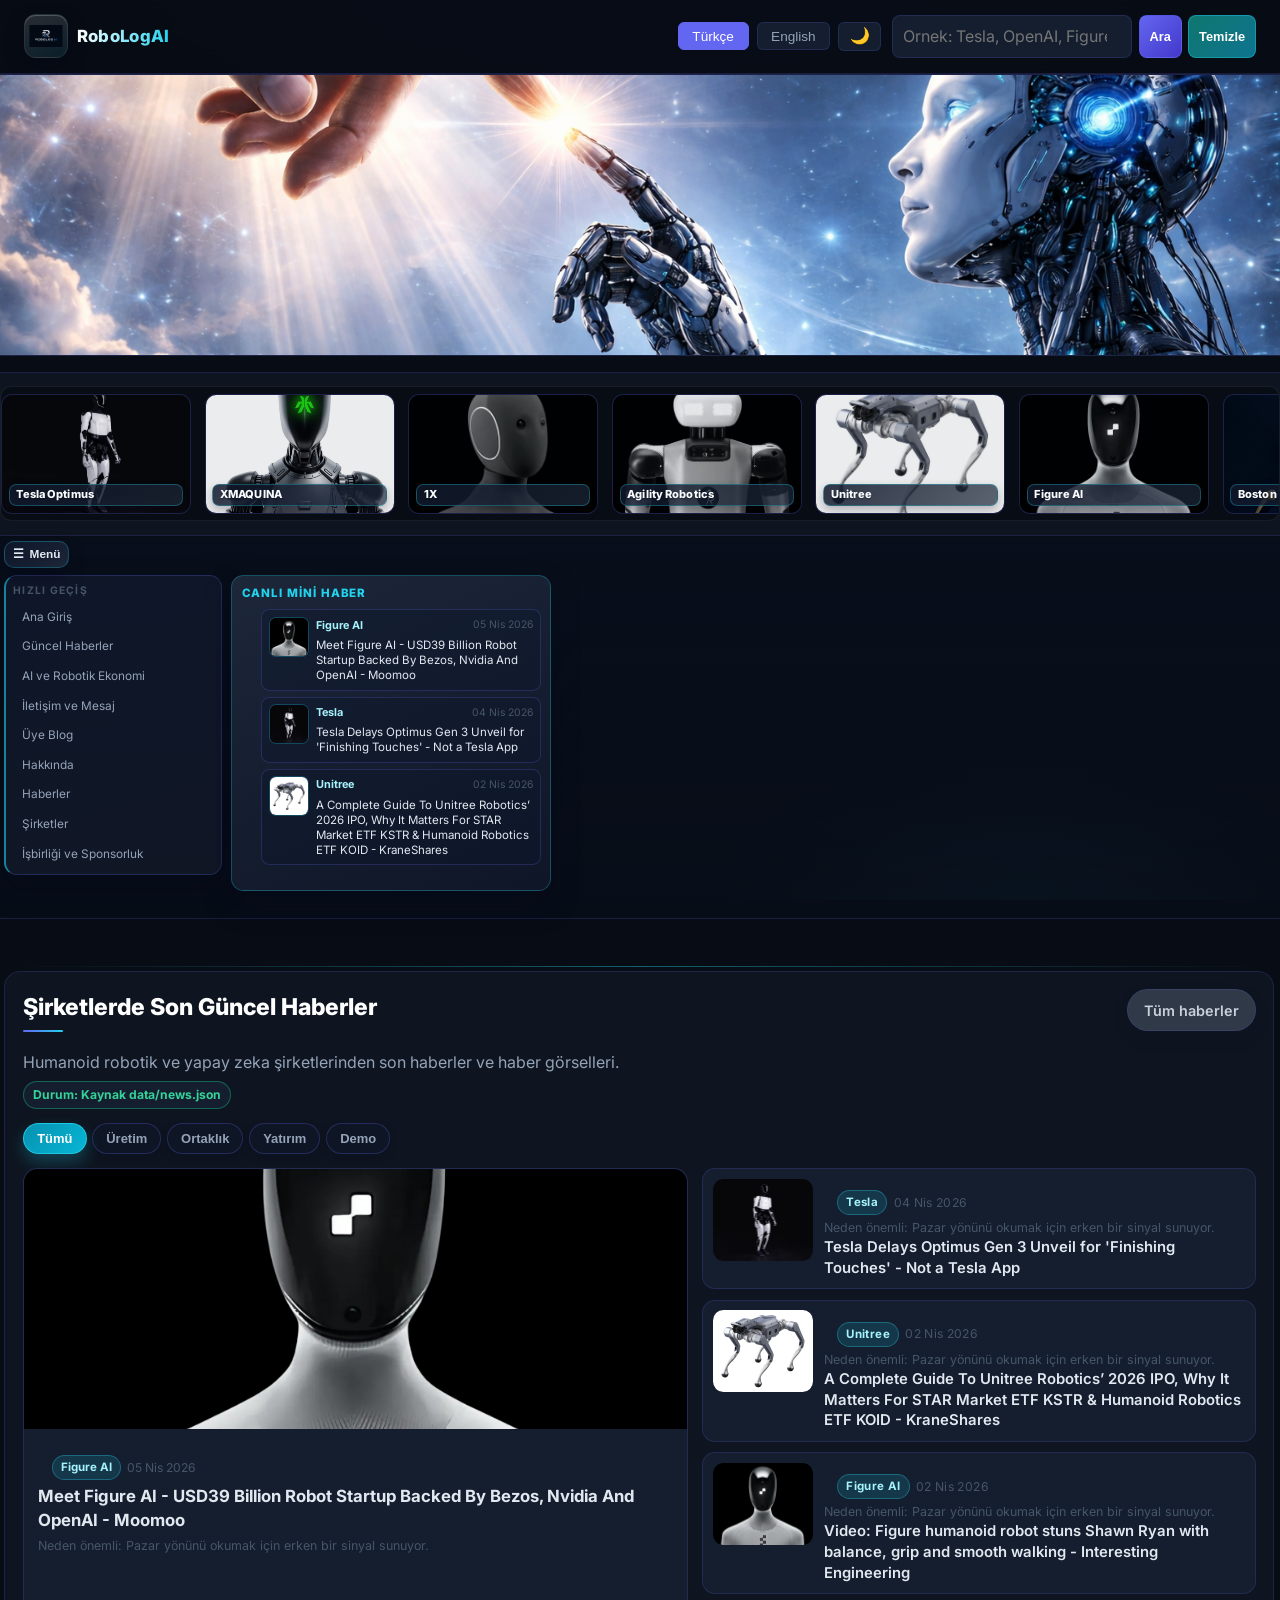
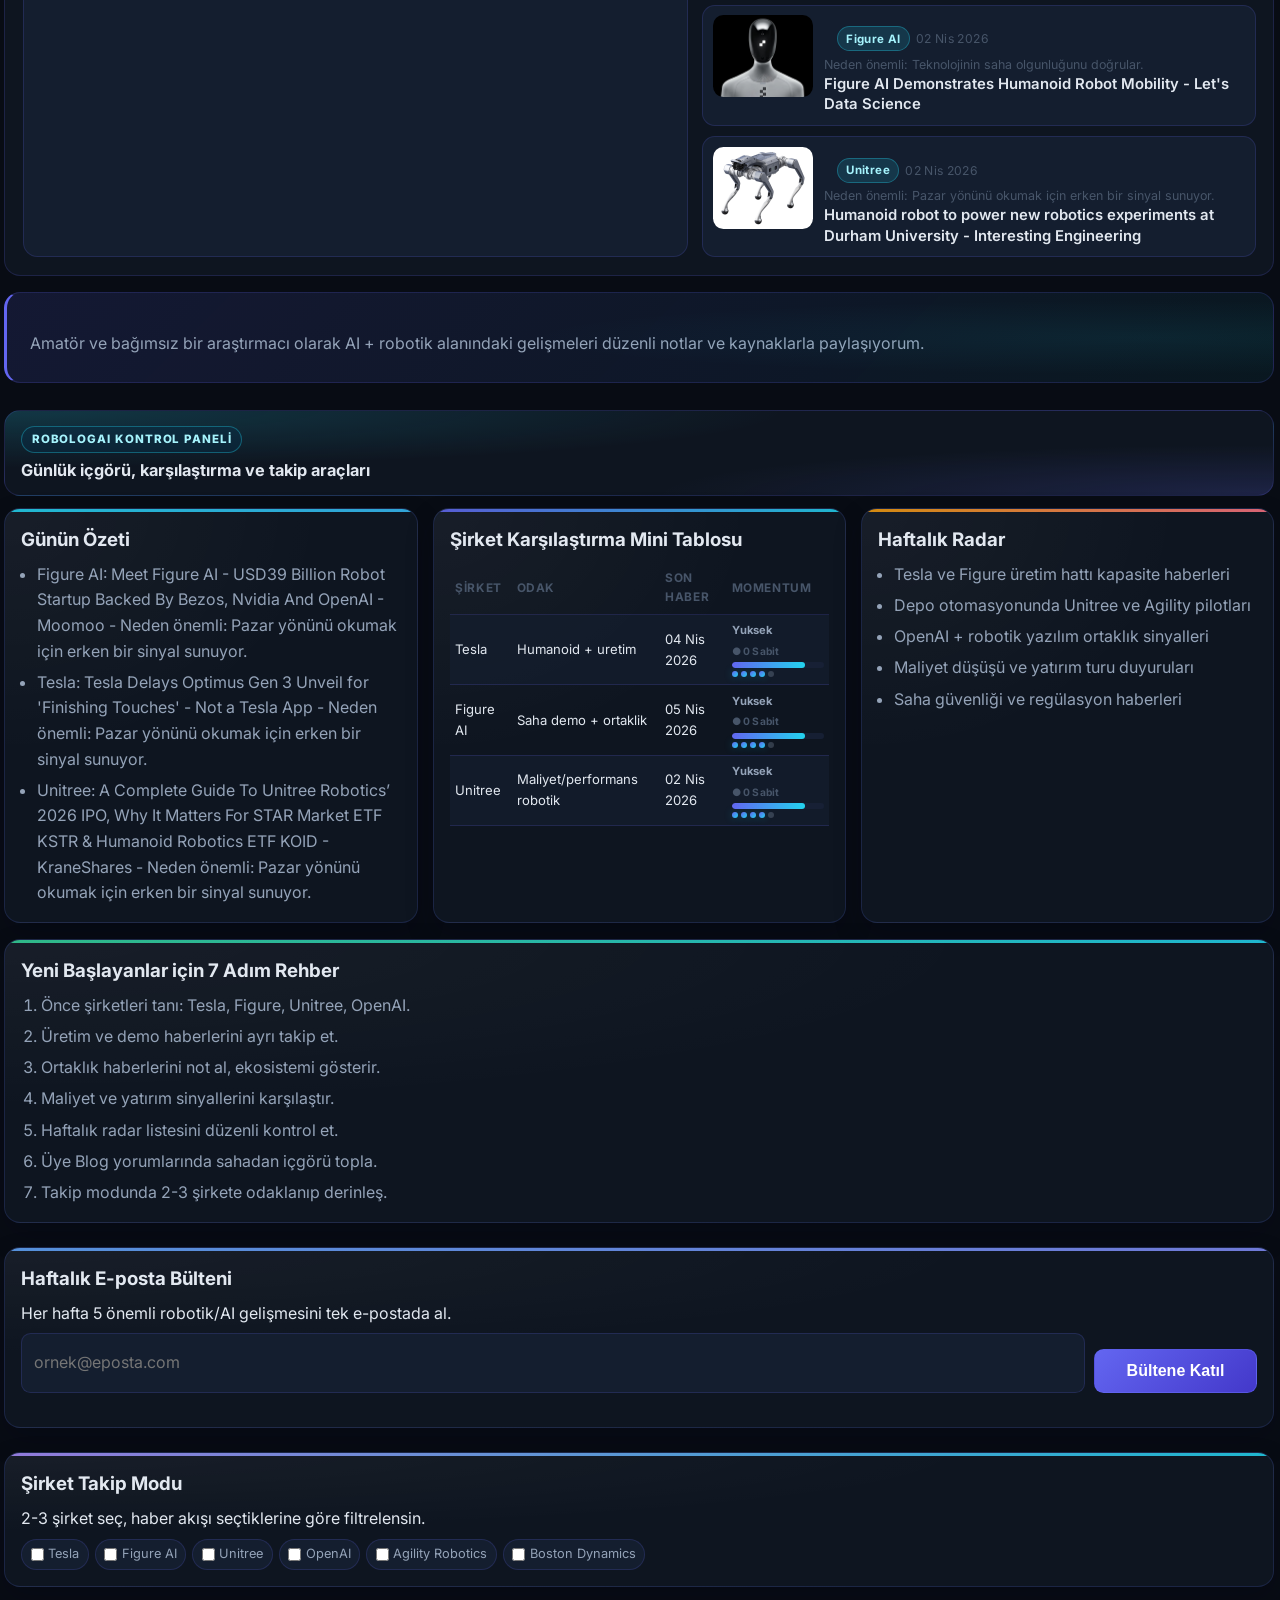
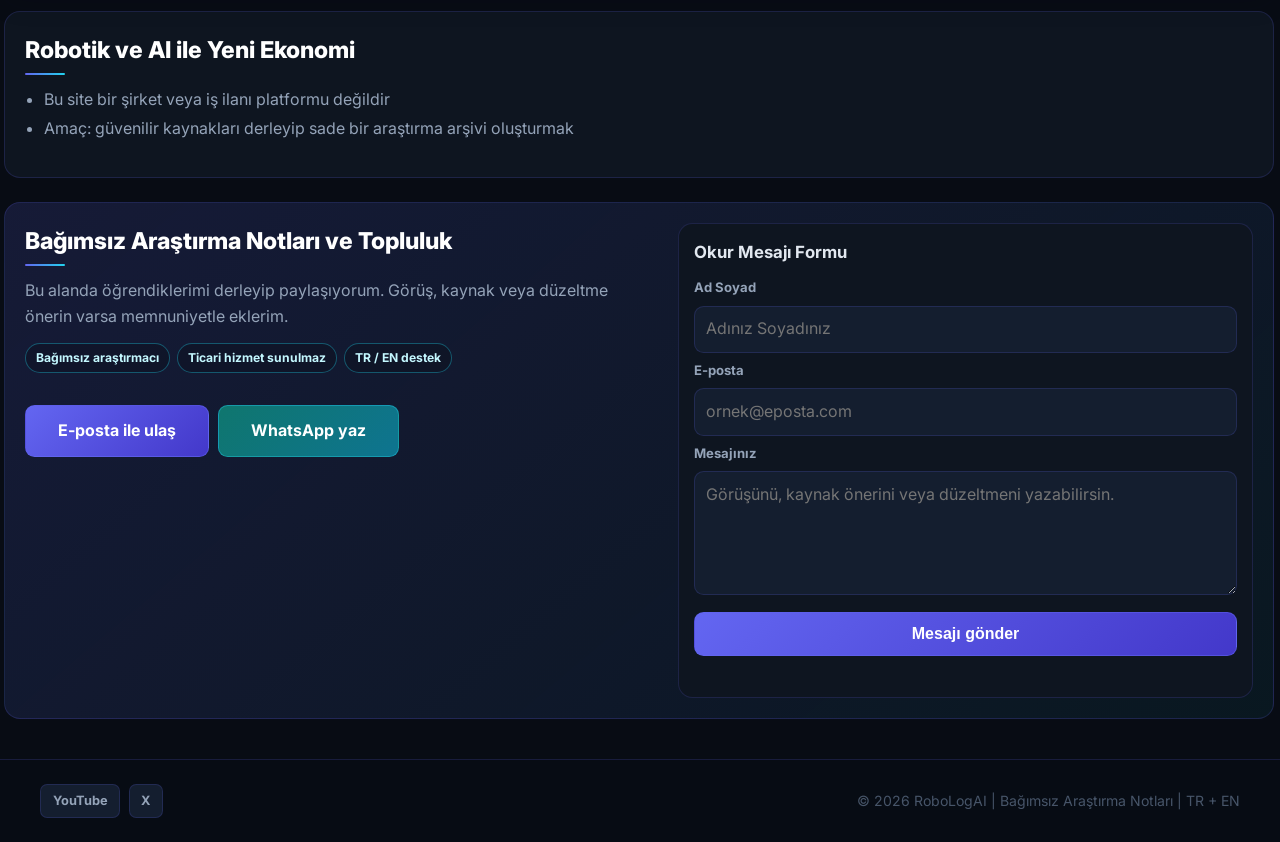
==== commit 977dcf9c: "Make marquee cards clickable with company labels and links" ====
--- a/index.html
+++ b/index.html
@@ -45,28 +45,58 @@
       <div class="ad-marquee" aria-label="Robotik reklam seridi">
         <div class="ad-track">
           <article class="ad-item">
-            <img class="ad-robot" src="images/robots/tesla-original.jpg" alt="Tesla Optimus" loading="lazy" />
-          </article>
-          <article class="ad-item">
-            <img class="ad-robot" src="images/robots/xmaquina-original.jpg" alt="XMAQUINA robot" loading="lazy" />
-          </article>
-          <article class="ad-item">
-            <img class="ad-robot" src="images/robots/1x-original.jpg" alt="1X robot" loading="lazy" />
-          </article>
-          <article class="ad-item">
-            <img class="ad-robot" src="images/robots/agility-original.jpg" alt="Agility Robotics robot" loading="lazy" />
-          </article>
-          <article class="ad-item">
-            <img class="ad-robot" src="images/robots/unitree-original.jpg" alt="Unitree robot" loading="lazy" />
-          </article>
-          <article class="ad-item">
-            <img class="ad-robot" src="images/robots/figure-original.jpg" alt="Figure AI robot" loading="lazy" />
-          </article>
-          <article class="ad-item">
-            <img class="ad-robot" src="images/robots/boston-original.jpg" alt="Boston Dynamics robot" loading="lazy" />
-          </article>
-          <article class="ad-item">
-            <img class="ad-robot" src="images/robots/fauna-original.jpg" alt="Fauna Robotics robot" loading="lazy" />
+            <a class="ad-item-link" href="https://www.tesla.com/AI" target="_blank" rel="noopener noreferrer" aria-label="Tesla Optimus resmi sitesi">
+              <img class="ad-robot" src="images/robots/tesla-original.jpg" alt="Tesla Optimus" loading="lazy" />
+              <span class="ad-company-name">Tesla Optimus</span>
+            </a>
+          </article>
+          <article class="ad-item">
+            <a class="ad-item-link" href="https://www.xmaquina.io" target="_blank" rel="noopener noreferrer" aria-label="XMAQUINA resmi sitesi">
+              <img class="ad-robot" src="images/robots/xmaquina-original.jpg" alt="XMAQUINA robot" loading="lazy" />
+              <span class="ad-company-name">XMAQUINA</span>
+            </a>
+          </article>
+          <article class="ad-item">
+            <a class="ad-item-link" href="https://www.1x.tech" target="_blank" rel="noopener noreferrer" aria-label="1X resmi sitesi">
+              <img class="ad-robot" src="images/robots/1x-original.jpg" alt="1X robot" loading="lazy" />
+              <span class="ad-company-name">1X</span>
+            </a>
+          </article>
+          <article class="ad-item">
+            <a class="ad-item-link" href="https://www.agilityrobotics.com" target="_blank" rel="noopener noreferrer" aria-label="Agility Robotics resmi sitesi">
+              <img class="ad-robot" src="images/robots/agility-original.jpg" alt="Agility Robotics robot" loading="lazy" />
+              <span class="ad-company-name">Agility Robotics</span>
+            </a>
+          </article>
+          <article class="ad-item">
+            <a class="ad-item-link" href="https://www.unitree.com" target="_blank" rel="noopener noreferrer" aria-label="Unitree resmi sitesi">
+              <img class="ad-robot" src="images/robots/unitree-original.jpg" alt="Unitree robot" loading="lazy" />
+              <span class="ad-company-name">Unitree</span>
+            </a>
+          </article>
+          <article class="ad-item">
+            <a class="ad-item-link" href="https://www.figure.ai" target="_blank" rel="noopener noreferrer" aria-label="Figure AI resmi sitesi">
+              <img class="ad-robot" src="images/robots/figure-original.jpg" alt="Figure AI robot" loading="lazy" />
+              <span class="ad-company-name">Figure AI</span>
+            </a>
+          </article>
+          <article class="ad-item">
+            <a class="ad-item-link" href="https://www.bostondynamics.com" target="_blank" rel="noopener noreferrer" aria-label="Boston Dynamics resmi sitesi">
+              <img class="ad-robot" src="images/robots/boston-original.jpg" alt="Boston Dynamics robot" loading="lazy" />
+              <span class="ad-company-name">Boston Dynamics</span>
+            </a>
+          </article>
+          <article class="ad-item">
+            <a class="ad-item-link" href="https://faunarobotics.com" target="_blank" rel="noopener noreferrer" aria-label="Fauna Robotics resmi sitesi">
+              <img class="ad-robot" src="images/robots/fauna-original.jpg" alt="Fauna Robotics robot" loading="lazy" />
+              <span class="ad-company-name">Fauna Robotics</span>
+            </a>
+          </article>
+          <article class="ad-item">
+            <a class="ad-item-link" href="https://reflexrobotics.com" target="_blank" rel="noopener noreferrer" aria-label="Reflex Robotics resmi sitesi">
+              <img class="ad-robot" src="images/robots/reflex robotix.jpg" alt="Reflex Robotics robot" loading="lazy" />
+              <span class="ad-company-name">Reflex Robotics</span>
+            </a>
           </article>
 
           <article class="ad-item" aria-hidden="true">
@@ -92,6 +122,9 @@
           </article>
           <article class="ad-item" aria-hidden="true">
             <img class="ad-robot" src="images/robots/fauna-original.jpg" alt="" loading="lazy" />
+          </article>
+          <article class="ad-item" aria-hidden="true">
+            <img class="ad-robot" src="images/robots/reflex robotix.jpg" alt="" loading="lazy" />
           </article>
         </div>
       </div>
--- a/style.css
+++ b/style.css
@@ -423,14 +423,15 @@
 
 .drawer-mini-news{
   width:min(320px, calc(100% - 230px));
-  max-height:70vh;
-  overflow:auto;
+  max-height:calc(100vh - 160px);
+  overflow-y:auto;
+  overflow-x:hidden;
   margin-top:0.45rem;
   padding:0.52rem 0.58rem;
   background:linear-gradient(155deg,rgba(30,41,59,0.95),rgba(15,23,42,0.95));
-  border:1px solid rgba(34,211,238,0.24);
+  border:1px solid rgba(34,211,238,0.28);
   border-radius:0.78rem;
-  box-shadow:0 14px 28px rgba(2,6,23,0.3);
+  box-shadow:0 14px 28px rgba(2,6,23,0.34);
   transform:translateX(-0.65rem);
   opacity:0;
   pointer-events:none;
@@ -911,8 +912,8 @@
 
 .insight-hub{
   display:grid;
-  grid-template-columns:repeat(3,minmax(0,1fr));
-  gap:0.8rem;
+  grid-template-columns:repeat(auto-fit,minmax(280px,1fr));
+  gap:0.9rem;
   margin-bottom:1rem;
 }
 
@@ -953,11 +954,10 @@
   background:
     radial-gradient(130% 100% at 0% 0%, rgba(255,255,255,0.04), transparent 60%),
     var(--surface);
-  border:1px solid color-mix(in srgb, var(--border) 84%, rgba(255,255,255,0.22) 16%);
+  border:1px solid color-mix(in srgb, var(--border) 80%, rgba(34,211,238,0.12) 20%);
   border-radius:1rem;
   padding:1rem;
-  margin-bottom:1rem;
-  box-shadow:0 10px 24px rgba(2,6,23,0.18);
+  box-shadow:0 12px 28px rgba(2,6,23,0.22);
   animation:dashboardRise .45s ease both;
   transition:transform .2s ease, box-shadow .2s ease, border-color .2s ease;
 }
@@ -1639,7 +1639,43 @@
   background:#0b1220; transition:transform .2s;
 }
 .ad-item:hover{ transform:scale(1.04); }
+.ad-item-link{
+  position:relative;
+  width:100%;
+  height:100%;
+  display:block;
+  text-decoration:none;
+  color:#fff;
+}
 .ad-robot{ width:100%; height:100%; object-fit:cover; display:block; opacity:0.92; }
+.ad-company-name{
+  position:absolute;
+  left:0.42rem;
+  right:0.42rem;
+  bottom:0.42rem;
+  padding:0.22rem 0.42rem;
+  border-radius:0.45rem;
+  font-size:0.69rem;
+  font-weight:800;
+  letter-spacing:0.01em;
+  line-height:1.2;
+  color:#f8fafc;
+  background:linear-gradient(135deg,rgba(15,23,42,0.86),rgba(30,41,59,0.7));
+  border:1px solid rgba(34,211,238,0.3);
+  box-shadow:0 4px 10px rgba(2,6,23,0.24);
+  text-shadow:0 1px 2px rgba(2,6,23,0.45);
+}
+.ad-item-link::before{
+  content:'';
+  position:absolute;
+  inset:0;
+  background:linear-gradient(180deg,transparent 48%,rgba(2,6,23,0.55) 100%);
+  pointer-events:none;
+}
+.ad-item-link:focus-visible{
+  outline:2px solid var(--accent2);
+  outline-offset:2px;
+}
 .ad-marquee:hover .ad-track{ animation-play-state:paused; }
 @keyframes adScroll{ 0%{transform:translateX(0);} 100%{transform:translateX(-50%);} }
 
@@ -2155,26 +2191,31 @@
 }
 
 .post-filter{
-  border:1px solid var(--border);
-  background:var(--surface2);
+  border:1px solid rgba(99,102,241,0.28);
+  background:rgba(15,23,42,0.48);
   color:var(--subtext);
   border-radius:999px;
-  padding:0.34rem 0.7rem;
-  font-size:0.8rem;
+  padding:0.42rem 0.82rem;
+  font-size:0.81rem;
   font-weight:700;
   cursor:pointer;
-  transition:all .16s;
+  transition:all .18s ease;
+  box-shadow:0 4px 8px rgba(2,6,23,0.2);
 }
 
 .post-filter:hover{
-  border-color:rgba(34,211,238,0.4);
-  color:var(--text);
+  border-color:rgba(34,211,238,0.52);
+  color:#e0f2fe;
+  background:rgba(8,47,73,0.48);
+  box-shadow:0 6px 14px rgba(34,211,238,0.12);
+  transform:translateY(-1px);
 }
 
 .post-filter.active{
-  background:linear-gradient(135deg,var(--accent),#4338ca);
+  background:linear-gradient(135deg,#0891b2,#06b6d4);
   color:#fff;
-  border-color:rgba(99,102,241,0.6);
+  border-color:rgba(34,211,238,0.8);
+  box-shadow:0 8px 16px rgba(34,211,238,0.24);
 }
 
 .posts-grid{
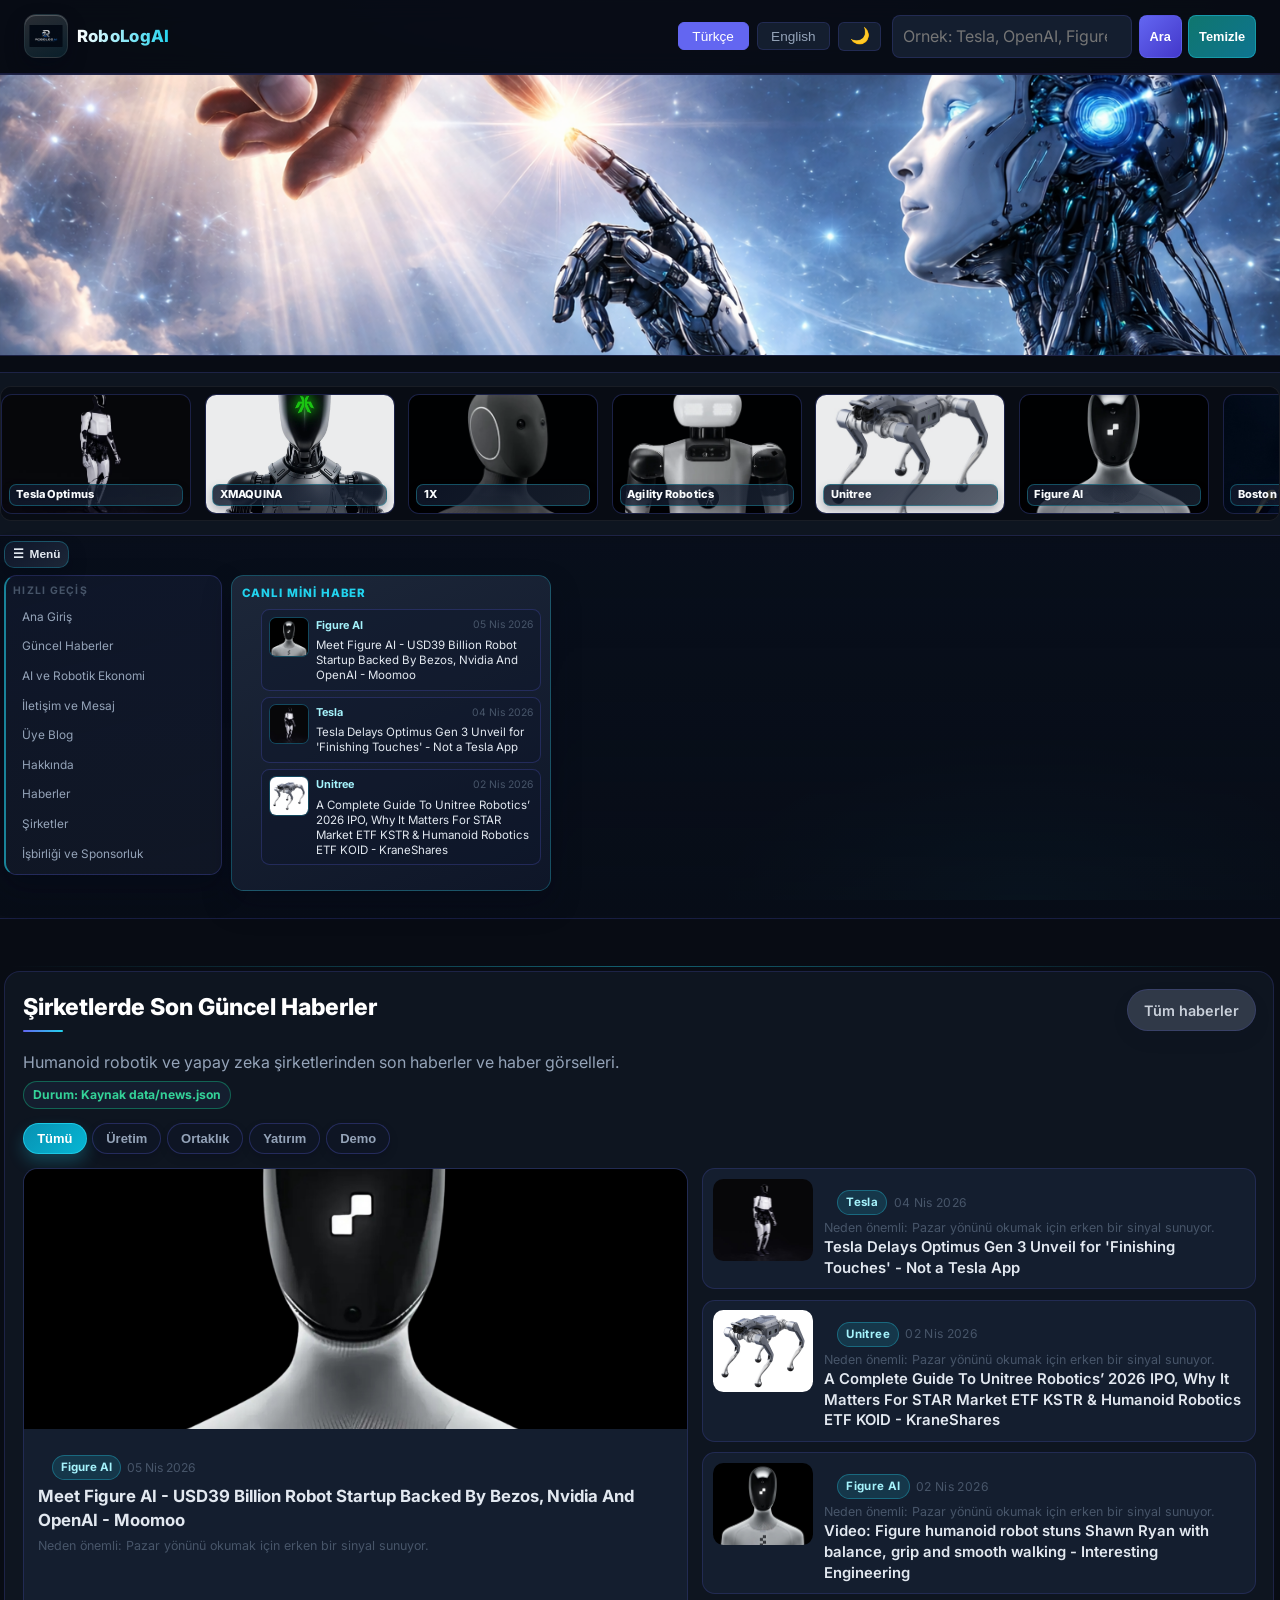
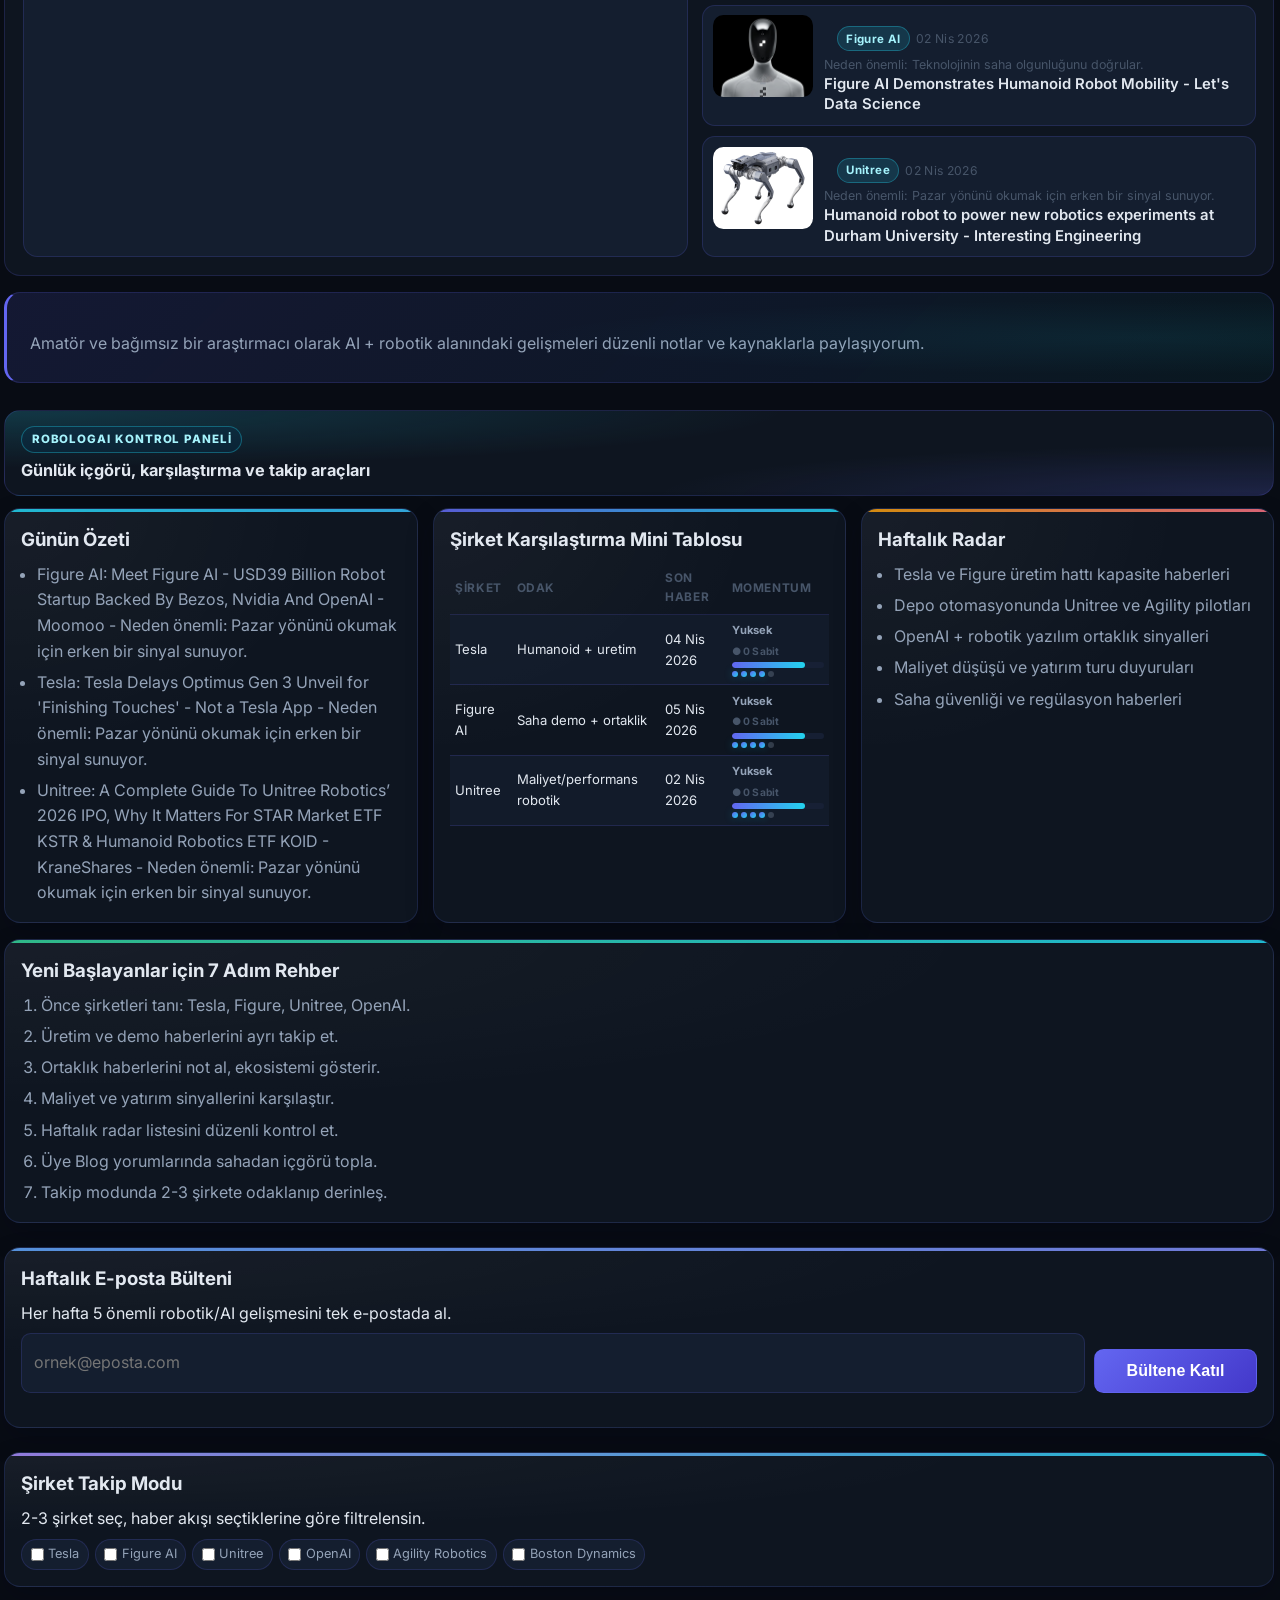
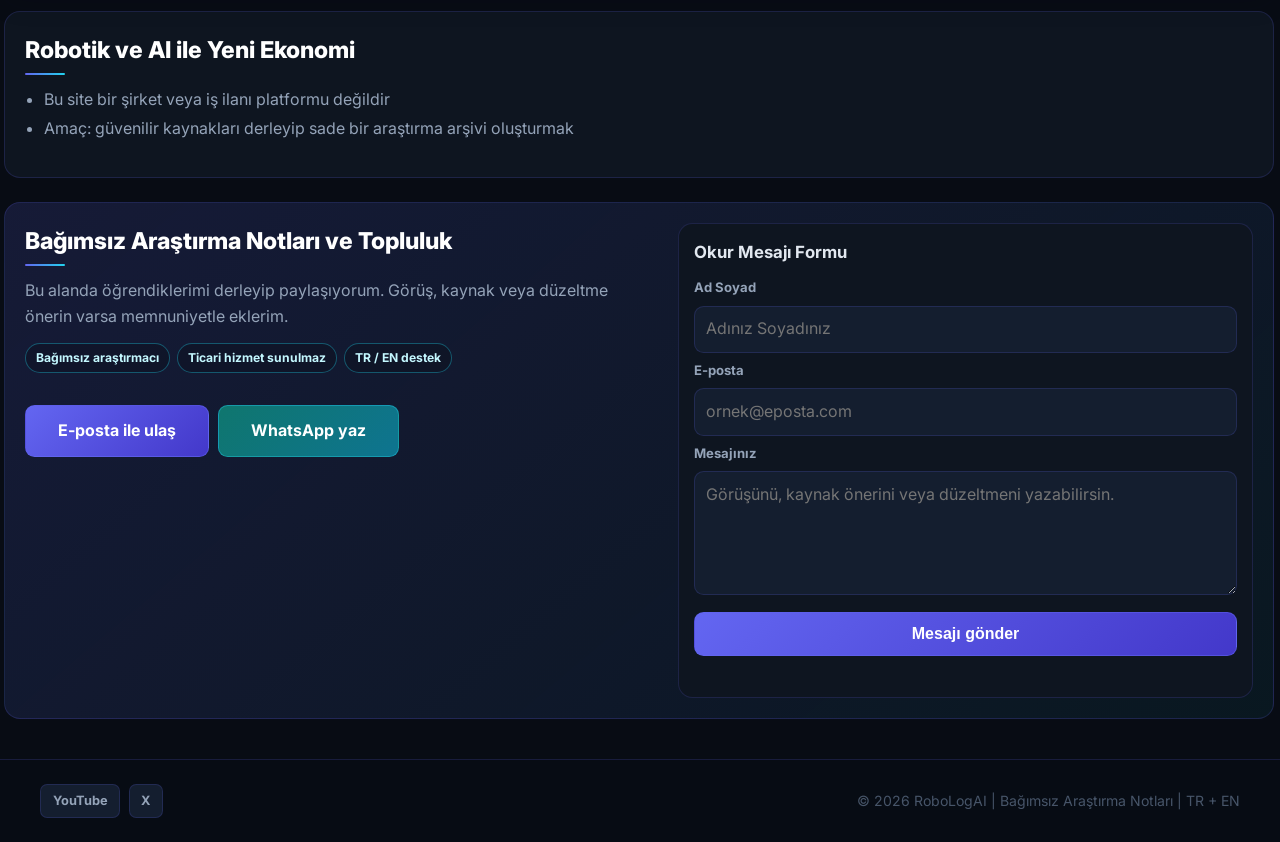
==== commit e6d17dd1: "Add marquee drag control and fill missing company labels" ====
--- a/index.html
+++ b/index.html
@@ -100,31 +100,58 @@
           </article>
 
           <article class="ad-item" aria-hidden="true">
-            <img class="ad-robot" src="images/robots/tesla-original.jpg" alt="" loading="lazy" />
-          </article>
-          <article class="ad-item" aria-hidden="true">
-            <img class="ad-robot" src="images/robots/xmaquina-original.jpg" alt="" loading="lazy" />
-          </article>
-          <article class="ad-item" aria-hidden="true">
-            <img class="ad-robot" src="images/robots/1x-original.jpg" alt="" loading="lazy" />
-          </article>
-          <article class="ad-item" aria-hidden="true">
-            <img class="ad-robot" src="images/robots/agility-original.jpg" alt="" loading="lazy" />
-          </article>
-          <article class="ad-item" aria-hidden="true">
-            <img class="ad-robot" src="images/robots/unitree-original.jpg" alt="" loading="lazy" />
-          </article>
-          <article class="ad-item" aria-hidden="true">
-            <img class="ad-robot" src="images/robots/figure-original.jpg" alt="" loading="lazy" />
-          </article>
-          <article class="ad-item" aria-hidden="true">
-            <img class="ad-robot" src="images/robots/boston-original.jpg" alt="" loading="lazy" />
-          </article>
-          <article class="ad-item" aria-hidden="true">
-            <img class="ad-robot" src="images/robots/fauna-original.jpg" alt="" loading="lazy" />
-          </article>
-          <article class="ad-item" aria-hidden="true">
-            <img class="ad-robot" src="images/robots/reflex robotix.jpg" alt="" loading="lazy" />
+            <a class="ad-item-link" href="https://www.tesla.com/AI" target="_blank" rel="noopener noreferrer" tabindex="-1" aria-hidden="true">
+              <img class="ad-robot" src="images/robots/tesla-original.jpg" alt="" loading="lazy" />
+              <span class="ad-company-name" aria-hidden="true">Tesla Optimus</span>
+            </a>
+          </article>
+          <article class="ad-item" aria-hidden="true">
+            <a class="ad-item-link" href="https://www.xmaquina.io" target="_blank" rel="noopener noreferrer" tabindex="-1" aria-hidden="true">
+              <img class="ad-robot" src="images/robots/xmaquina-original.jpg" alt="" loading="lazy" />
+              <span class="ad-company-name" aria-hidden="true">XMAQUINA</span>
+            </a>
+          </article>
+          <article class="ad-item" aria-hidden="true">
+            <a class="ad-item-link" href="https://www.1x.tech" target="_blank" rel="noopener noreferrer" tabindex="-1" aria-hidden="true">
+              <img class="ad-robot" src="images/robots/1x-original.jpg" alt="" loading="lazy" />
+              <span class="ad-company-name" aria-hidden="true">1X</span>
+            </a>
+          </article>
+          <article class="ad-item" aria-hidden="true">
+            <a class="ad-item-link" href="https://www.agilityrobotics.com" target="_blank" rel="noopener noreferrer" tabindex="-1" aria-hidden="true">
+              <img class="ad-robot" src="images/robots/agility-original.jpg" alt="" loading="lazy" />
+              <span class="ad-company-name" aria-hidden="true">Agility Robotics</span>
+            </a>
+          </article>
+          <article class="ad-item" aria-hidden="true">
+            <a class="ad-item-link" href="https://www.unitree.com" target="_blank" rel="noopener noreferrer" tabindex="-1" aria-hidden="true">
+              <img class="ad-robot" src="images/robots/unitree-original.jpg" alt="" loading="lazy" />
+              <span class="ad-company-name" aria-hidden="true">Unitree</span>
+            </a>
+          </article>
+          <article class="ad-item" aria-hidden="true">
+            <a class="ad-item-link" href="https://www.figure.ai" target="_blank" rel="noopener noreferrer" tabindex="-1" aria-hidden="true">
+              <img class="ad-robot" src="images/robots/figure-original.jpg" alt="" loading="lazy" />
+              <span class="ad-company-name" aria-hidden="true">Figure AI</span>
+            </a>
+          </article>
+          <article class="ad-item" aria-hidden="true">
+            <a class="ad-item-link" href="https://www.bostondynamics.com" target="_blank" rel="noopener noreferrer" tabindex="-1" aria-hidden="true">
+              <img class="ad-robot" src="images/robots/boston-original.jpg" alt="" loading="lazy" />
+              <span class="ad-company-name" aria-hidden="true">Boston Dynamics</span>
+            </a>
+          </article>
+          <article class="ad-item" aria-hidden="true">
+            <a class="ad-item-link" href="https://faunarobotics.com" target="_blank" rel="noopener noreferrer" tabindex="-1" aria-hidden="true">
+              <img class="ad-robot" src="images/robots/fauna-original.jpg" alt="" loading="lazy" />
+              <span class="ad-company-name" aria-hidden="true">Fauna Robotics</span>
+            </a>
+          </article>
+          <article class="ad-item" aria-hidden="true">
+            <a class="ad-item-link" href="https://reflexrobotics.com" target="_blank" rel="noopener noreferrer" tabindex="-1" aria-hidden="true">
+              <img class="ad-robot" src="images/robots/reflex robotix.jpg" alt="" loading="lazy" />
+              <span class="ad-company-name" aria-hidden="true">Reflex Robotics</span>
+            </a>
           </article>
         </div>
       </div>
--- a/style.css
+++ b/style.css
@@ -1626,12 +1626,21 @@
   padding:0.85rem 0; overflow:hidden; margin-bottom:0; width:100%;
 }
 .ad-marquee{
-  overflow:hidden; border-radius:0.7rem;
-  border:1px solid var(--border2); background:var(--bg); padding:0.4rem 0;
-}
+  overflow-x:auto;
+  overflow-y:hidden;
+  border-radius:0.7rem;
+  border:1px solid var(--border2);
+  background:var(--bg);
+  padding:0.4rem 0;
+  cursor:grab;
+  scrollbar-width:none;
+}
+.ad-marquee::-webkit-scrollbar{ display:none; }
+.ad-marquee.is-dragging{ cursor:grabbing; }
 .ad-track{
   display:flex; gap:0.85rem; width:max-content;
   animation:adScroll 34s linear infinite;
+  user-select:none;
 }
 .ad-item{
   position:relative; width:190px; height:120px; flex:0 0 auto;
@@ -1675,6 +1684,9 @@
 .ad-item-link:focus-visible{
   outline:2px solid var(--accent2);
   outline-offset:2px;
+}
+.ad-marquee.is-dragging .ad-item-link{
+  pointer-events:none;
 }
 .ad-marquee:hover .ad-track{ animation-play-state:paused; }
 @keyframes adScroll{ 0%{transform:translateX(0);} 100%{transform:translateX(-50%);} }
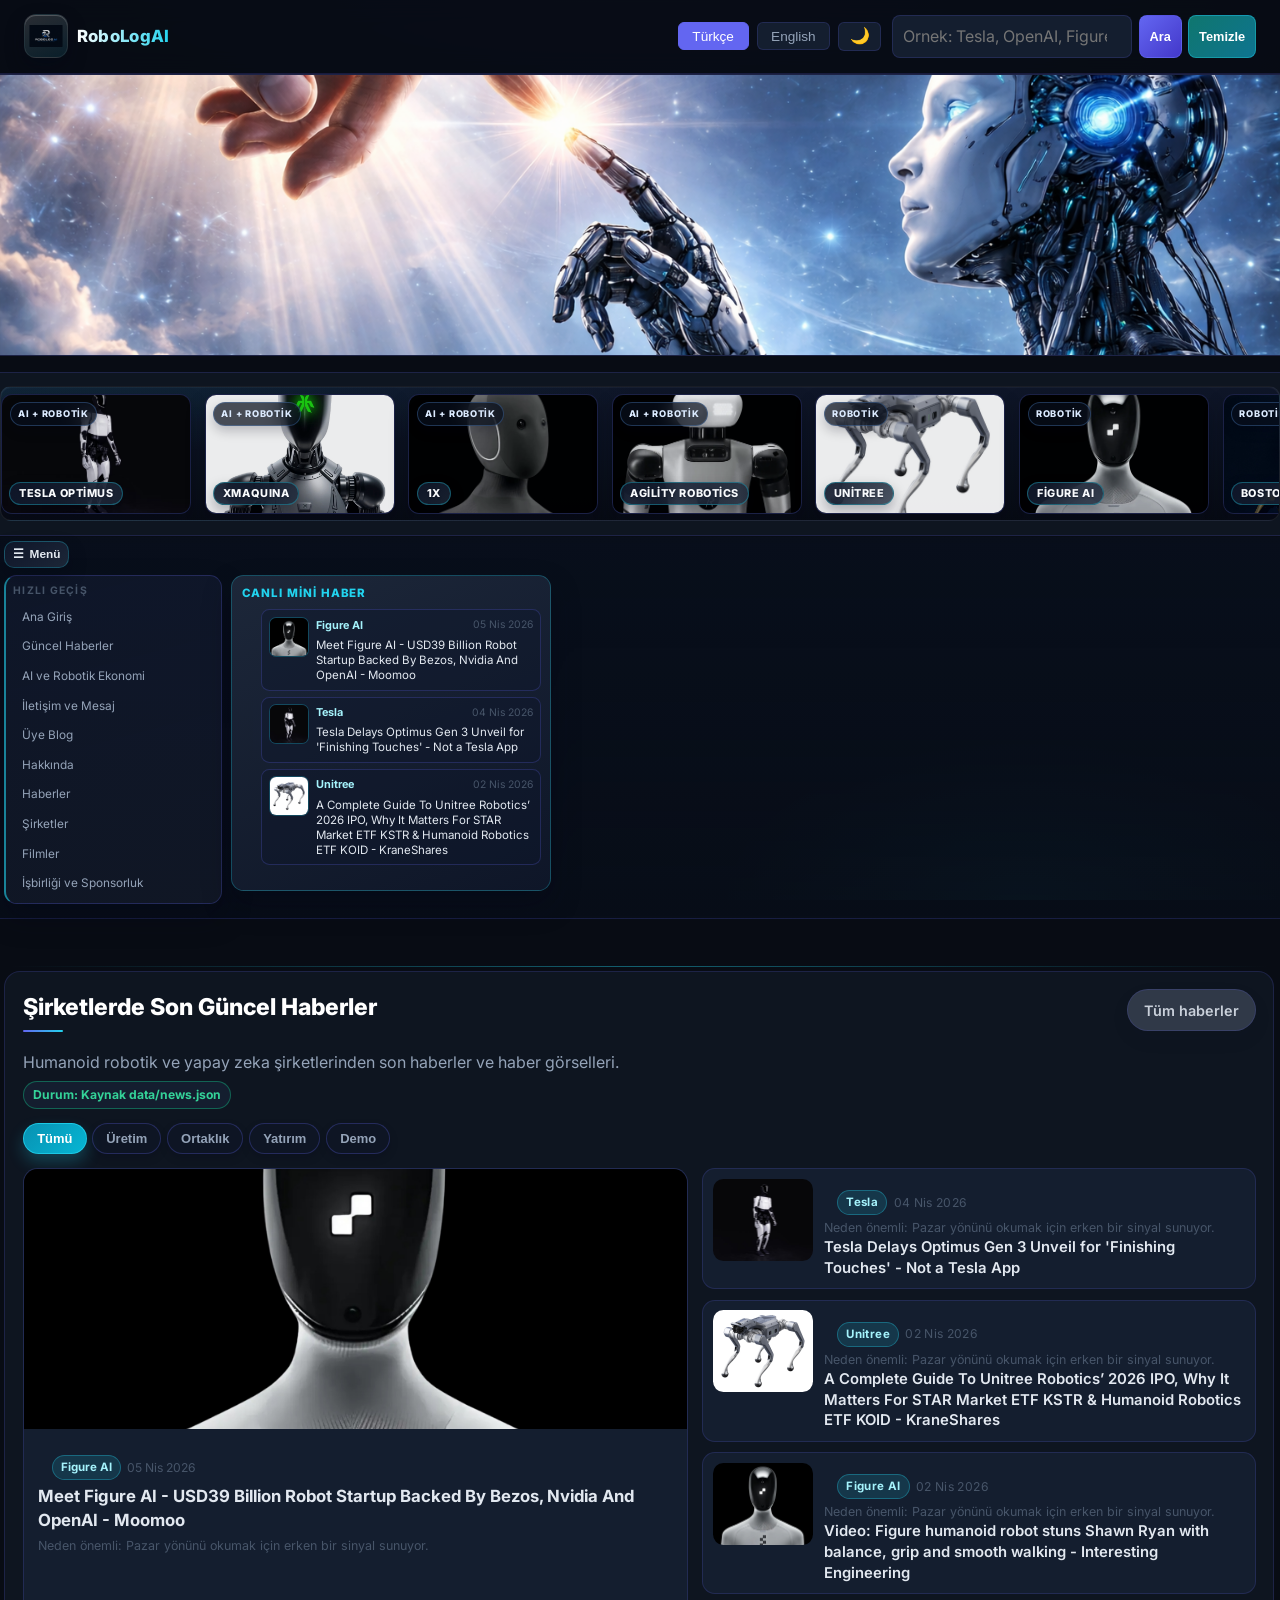
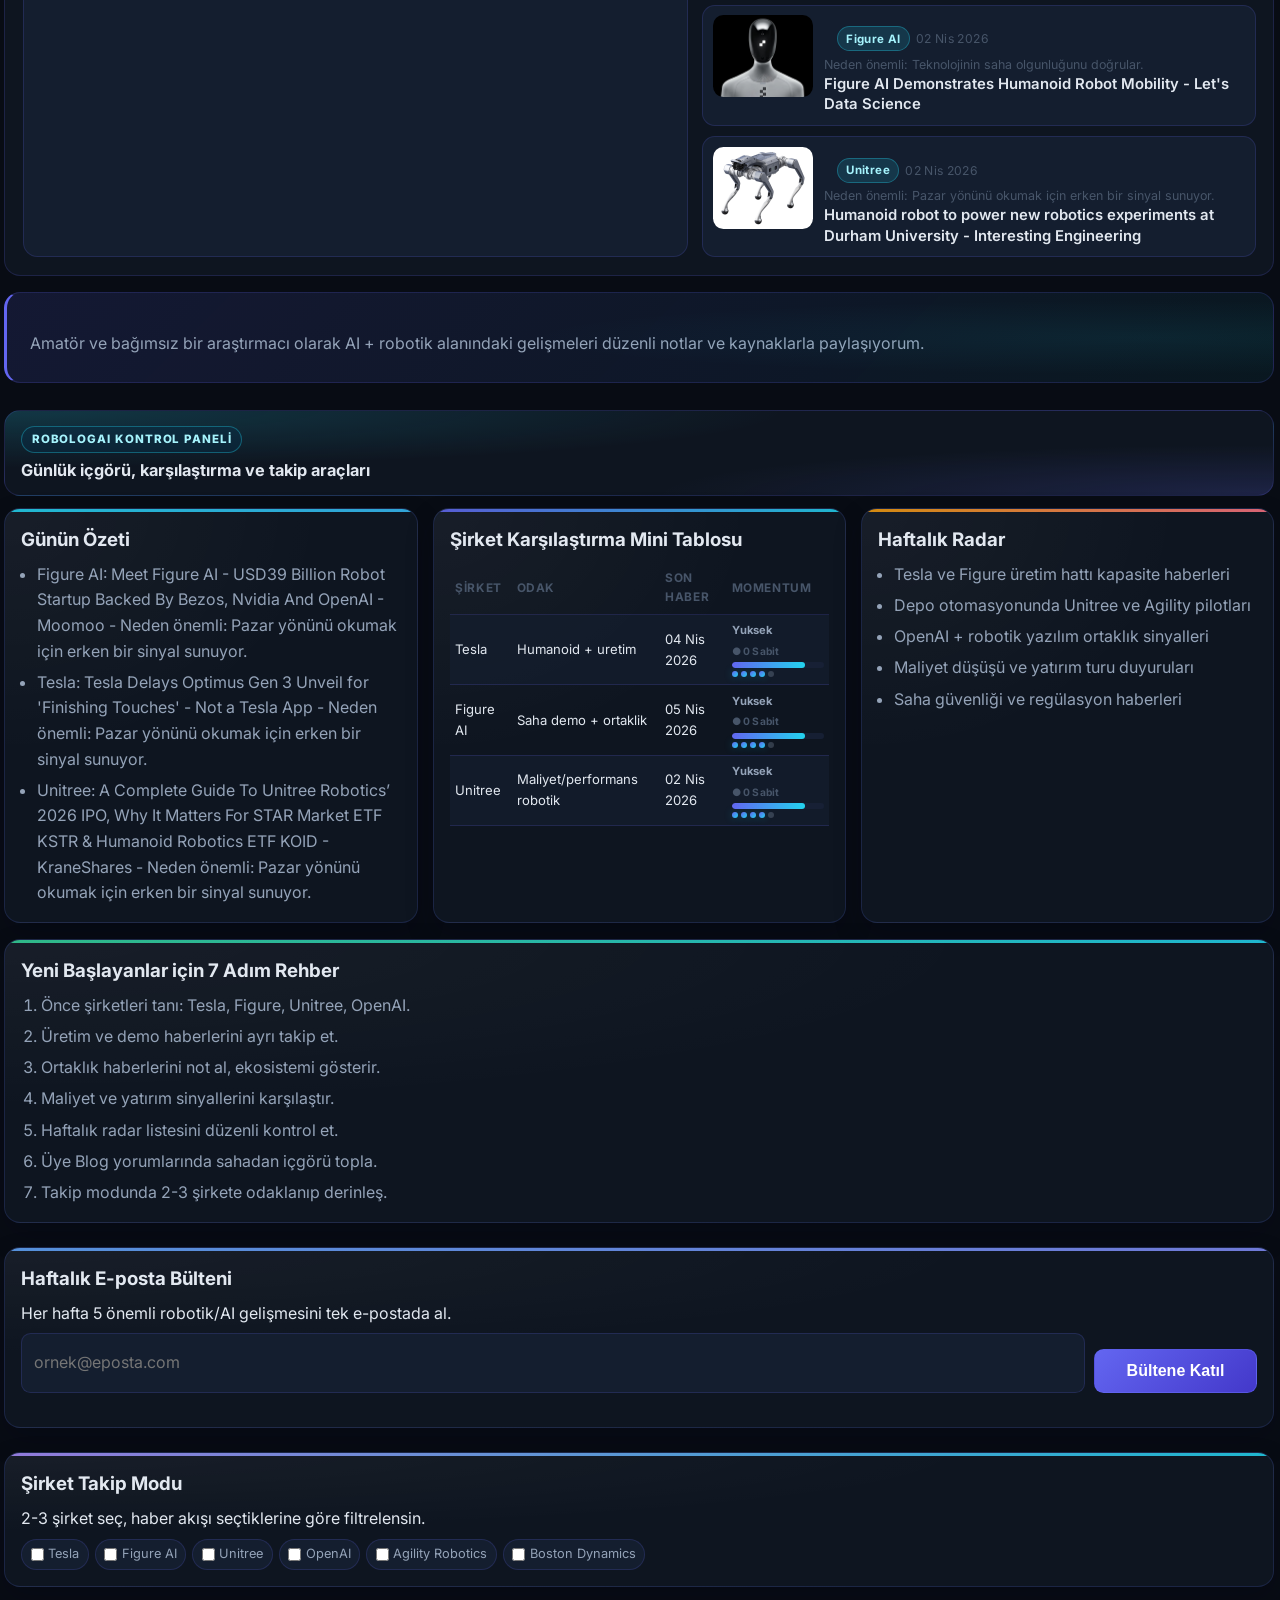
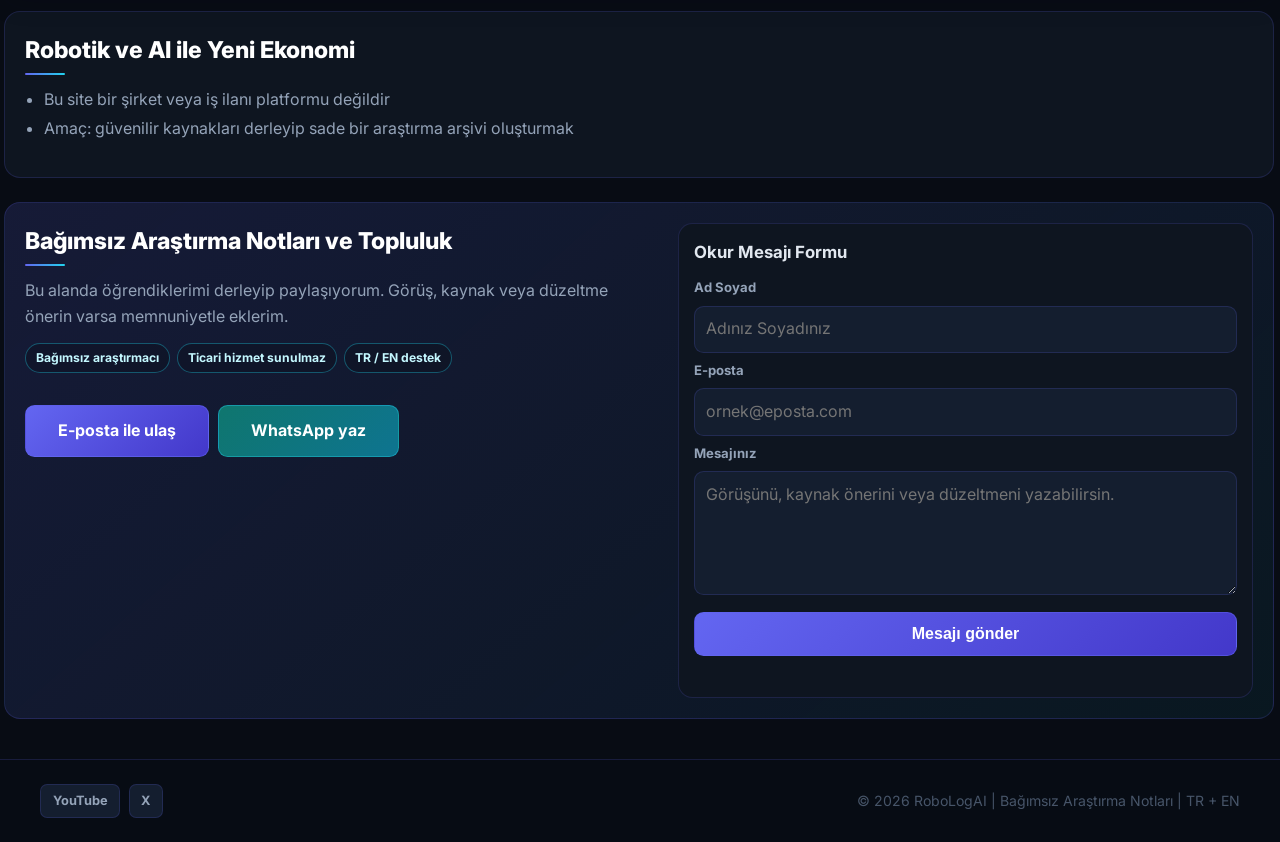
==== commit 43fa891d: "Add legal AI and robotics films library page" ====
--- a/index.html
+++ b/index.html
@@ -202,6 +202,10 @@
               <a class="sidebar-link" href="companies.html">
                 <span data-lang="tr">Şirketler</span>
                 <span data-lang="en" class="hidden">Companies</span>
+              </a>
+              <a class="sidebar-link" href="films.html">
+                <span data-lang="tr">Filmler</span>
+                <span data-lang="en" class="hidden">Films</span>
               </a>
               <a class="sidebar-link" href="sponsor.html">
                 <span data-lang="tr">İşbirliği ve Sponsorluk</span>
--- a/style.css
+++ b/style.css
@@ -1630,10 +1630,16 @@
   overflow-y:hidden;
   border-radius:0.7rem;
   border:1px solid var(--border2);
-  background:var(--bg);
+  background:
+    radial-gradient(120% 120% at 0% 0%, rgba(34,211,238,0.08), transparent 42%),
+    linear-gradient(180deg, rgba(15,23,42,0.92), rgba(8,12,20,0.96));
   padding:0.4rem 0;
   cursor:grab;
   scrollbar-width:none;
+  scroll-behavior:smooth;
+  -webkit-overflow-scrolling:touch;
+  touch-action:pan-x;
+  box-shadow:inset 0 1px 0 rgba(255,255,255,0.04);
 }
 .ad-marquee::-webkit-scrollbar{ display:none; }
 .ad-marquee.is-dragging{ cursor:grabbing; }
@@ -1642,12 +1648,19 @@
   animation:adScroll 34s linear infinite;
   user-select:none;
 }
+.ad-marquee.is-dragging .ad-track{ animation-play-state:paused; }
 .ad-item{
   position:relative; width:190px; height:120px; flex:0 0 auto;
   border-radius:0.7rem; overflow:hidden; border:1px solid var(--border);
-  background:#0b1220; transition:transform .2s;
-}
-.ad-item:hover{ transform:scale(1.04); }
+  background:#0b1220;
+  box-shadow:0 10px 20px rgba(2,6,23,0.24);
+  transition:transform .24s ease, box-shadow .24s ease, border-color .24s ease;
+}
+.ad-item:hover{
+  transform:translateY(-2px) scale(1.035);
+  border-color:rgba(34,211,238,0.34);
+  box-shadow:0 16px 28px rgba(2,6,23,0.34), 0 0 0 1px rgba(34,211,238,0.14);
+}
 .ad-item-link{
   position:relative;
   width:100%;
@@ -1656,23 +1669,92 @@
   text-decoration:none;
   color:#fff;
 }
-.ad-robot{ width:100%; height:100%; object-fit:cover; display:block; opacity:0.92; }
+.ad-robot{
+  width:100%;
+  height:100%;
+  object-fit:cover;
+  display:block;
+  opacity:0.92;
+  transform:scale(1.02);
+  transition:transform .28s ease, opacity .28s ease, filter .28s ease;
+}
+.ad-item:hover .ad-robot{
+  transform:scale(1.07);
+  opacity:0.98;
+  filter:saturate(1.08);
+}
+.ad-company-type{
+  position:absolute;
+  top:0.48rem;
+  left:0.48rem;
+  z-index:2;
+  max-width:calc(100% - 0.96rem);
+  padding:0.2rem 0.45rem;
+  border-radius:999px;
+  font-size:0.58rem;
+  font-weight:800;
+  letter-spacing:0.08em;
+  text-transform:uppercase;
+  color:#dbeafe;
+  background:rgba(8,15,28,0.72);
+  border:1px solid rgba(96,165,250,0.28);
+  backdrop-filter:blur(10px);
+  -webkit-backdrop-filter:blur(10px);
+  box-shadow:0 5px 12px rgba(2,6,23,0.22);
+}
 .ad-company-name{
   position:absolute;
-  left:0.42rem;
-  right:0.42rem;
-  bottom:0.42rem;
-  padding:0.22rem 0.42rem;
-  border-radius:0.45rem;
-  font-size:0.69rem;
+  left:0.46rem;
+  right:auto;
+  bottom:0.46rem;
+  max-width:calc(100% - 0.92rem);
+  padding:0.28rem 0.56rem;
+  border-radius:999px;
+  font-size:0.68rem;
   font-weight:800;
-  letter-spacing:0.01em;
-  line-height:1.2;
+  letter-spacing:0.05em;
+  line-height:1.15;
   color:#f8fafc;
-  background:linear-gradient(135deg,rgba(15,23,42,0.86),rgba(30,41,59,0.7));
-  border:1px solid rgba(34,211,238,0.3);
-  box-shadow:0 4px 10px rgba(2,6,23,0.24);
+  white-space:nowrap;
+  overflow:hidden;
+  text-overflow:ellipsis;
+  text-transform:uppercase;
+  background:linear-gradient(135deg,rgba(15,23,42,0.92),rgba(30,41,59,0.78));
+  backdrop-filter:blur(10px);
+  -webkit-backdrop-filter:blur(10px);
+  border:1px solid rgba(34,211,238,0.34);
+  box-shadow:0 6px 14px rgba(2,6,23,0.28);
   text-shadow:0 1px 2px rgba(2,6,23,0.45);
+}
+.ad-cta{
+  position:absolute;
+  right:0.5rem;
+  bottom:0.5rem;
+  z-index:2;
+  display:inline-flex;
+  align-items:center;
+  gap:0.24rem;
+  padding:0.26rem 0.52rem;
+  border-radius:999px;
+  font-size:0.62rem;
+  font-weight:800;
+  letter-spacing:0.05em;
+  color:#ecfeff;
+  background:linear-gradient(135deg,rgba(8,145,178,0.88),rgba(6,182,212,0.78));
+  border:1px solid rgba(165,243,252,0.35);
+  box-shadow:0 8px 18px rgba(8,145,178,0.22);
+  opacity:0;
+  transform:translateY(8px);
+  transition:opacity .22s ease, transform .22s ease;
+}
+.ad-cta::after{
+  content:'↗';
+  font-size:0.66rem;
+}
+.ad-item:hover .ad-cta,
+.ad-item-link:focus-visible .ad-cta{
+  opacity:1;
+  transform:translateY(0);
 }
 .ad-item-link::before{
   content:'';
@@ -1681,14 +1763,57 @@
   background:linear-gradient(180deg,transparent 48%,rgba(2,6,23,0.55) 100%);
   pointer-events:none;
 }
+.ad-item-link::after{
+  content:'';
+  position:absolute;
+  top:-20%;
+  left:-80%;
+  width:45%;
+  height:140%;
+  background:linear-gradient(90deg,transparent,rgba(255,255,255,0.18),transparent);
+  transform:rotate(14deg);
+  opacity:0;
+  transition:left .42s ease, opacity .24s ease;
+  pointer-events:none;
+}
+.ad-item:hover .ad-item-link::after{
+  left:130%;
+  opacity:1;
+}
 .ad-item-link:focus-visible{
   outline:2px solid var(--accent2);
   outline-offset:2px;
 }
-.ad-marquee.is-dragging .ad-item-link{
-  pointer-events:none;
-}
 .ad-marquee:hover .ad-track{ animation-play-state:paused; }
+
+[data-theme="light"] .ad-marquee{
+  background:
+    radial-gradient(120% 120% at 0% 0%, rgba(8,145,178,0.09), transparent 42%),
+    linear-gradient(180deg, rgba(255,255,255,0.94), rgba(237,242,247,0.96));
+}
+
+[data-theme="light"] .ad-item{
+  background:#ffffff;
+  box-shadow:0 10px 20px rgba(15,23,42,0.08);
+}
+
+[data-theme="light"] .ad-company-name{
+  color:#0f172a;
+  background:linear-gradient(135deg,rgba(255,255,255,0.92),rgba(226,232,240,0.82));
+  border-color:rgba(8,145,178,0.28);
+  text-shadow:none;
+}
+
+[data-theme="light"] .ad-company-type{
+  color:#155e75;
+  background:rgba(255,255,255,0.82);
+  border-color:rgba(8,145,178,0.22);
+}
+
+[data-theme="light"] .ad-cta{
+  color:#ffffff;
+  box-shadow:0 8px 18px rgba(8,145,178,0.16);
+}
 @keyframes adScroll{ 0%{transform:translateX(0);} 100%{transform:translateX(-50%);} }
 
 /* ═══ SECTIONS ═══ */
@@ -1973,6 +2098,7 @@
 .badge.robot{ background:rgba(30,64,175,0.3); color:#93c5fd; border:1px solid rgba(59,130,246,0.3); }
 .badge.ai{ background:rgba(5,150,105,0.2); color:#6ee7b7; border:1px solid rgba(16,185,129,0.3); }
 .badge.both{ background:rgba(146,64,14,0.25); color:#fcd34d; border:1px solid rgba(245,158,11,0.3); }
+.badge.media{ background:rgba(88,28,135,0.24); color:#e9d5ff; border:1px solid rgba(168,85,247,0.3); }
 
 [data-theme="light"] .badge.robot{
   background:#dbeafe;
@@ -1990,6 +2116,71 @@
   background:#fef3c7;
   color:#92400e;
   border-color:#fcd34d;
+}
+
+[data-theme="light"] .badge.media{
+  background:#f3e8ff;
+  color:#6b21a8;
+  border-color:#d8b4fe;
+}
+
+#films-hero h1{
+  margin:0.15rem 0 0.55rem;
+  font-size:clamp(1.45rem,2.6vw,2.3rem);
+}
+
+.films-note-card{
+  background:linear-gradient(145deg,rgba(34,211,238,0.08),rgba(99,102,241,0.08));
+}
+
+.films-note-list{
+  margin:0;
+  padding-left:1.1rem;
+}
+
+.films-grid{
+  grid-template-columns:repeat(4,minmax(0,1fr));
+}
+
+.film-card{
+  display:flex;
+  flex-direction:column;
+  min-height:100%;
+}
+
+.film-card h4{
+  line-height:1.3;
+}
+
+.film-meta{
+  display:flex;
+  flex-wrap:wrap;
+  gap:0.35rem;
+  margin:-0.1rem 0 0.75rem;
+}
+
+.film-meta span{
+  display:inline-flex;
+  align-items:center;
+  padding:0.18rem 0.48rem;
+  border-radius:999px;
+  border:1px solid var(--border);
+  background:var(--surface);
+  color:var(--muted);
+  font-size:0.72rem;
+  font-weight:700;
+}
+
+.films-links{
+  grid-template-columns:repeat(2,minmax(0,1fr));
+}
+
+@media (max-width: 1100px){
+  .films-grid{ grid-template-columns:repeat(2,minmax(0,1fr)); }
+}
+
+@media (max-width: 760px){
+  .films-grid{ grid-template-columns:1fr; }
 }
 
 /* ═══ BUTTONS ═══ */
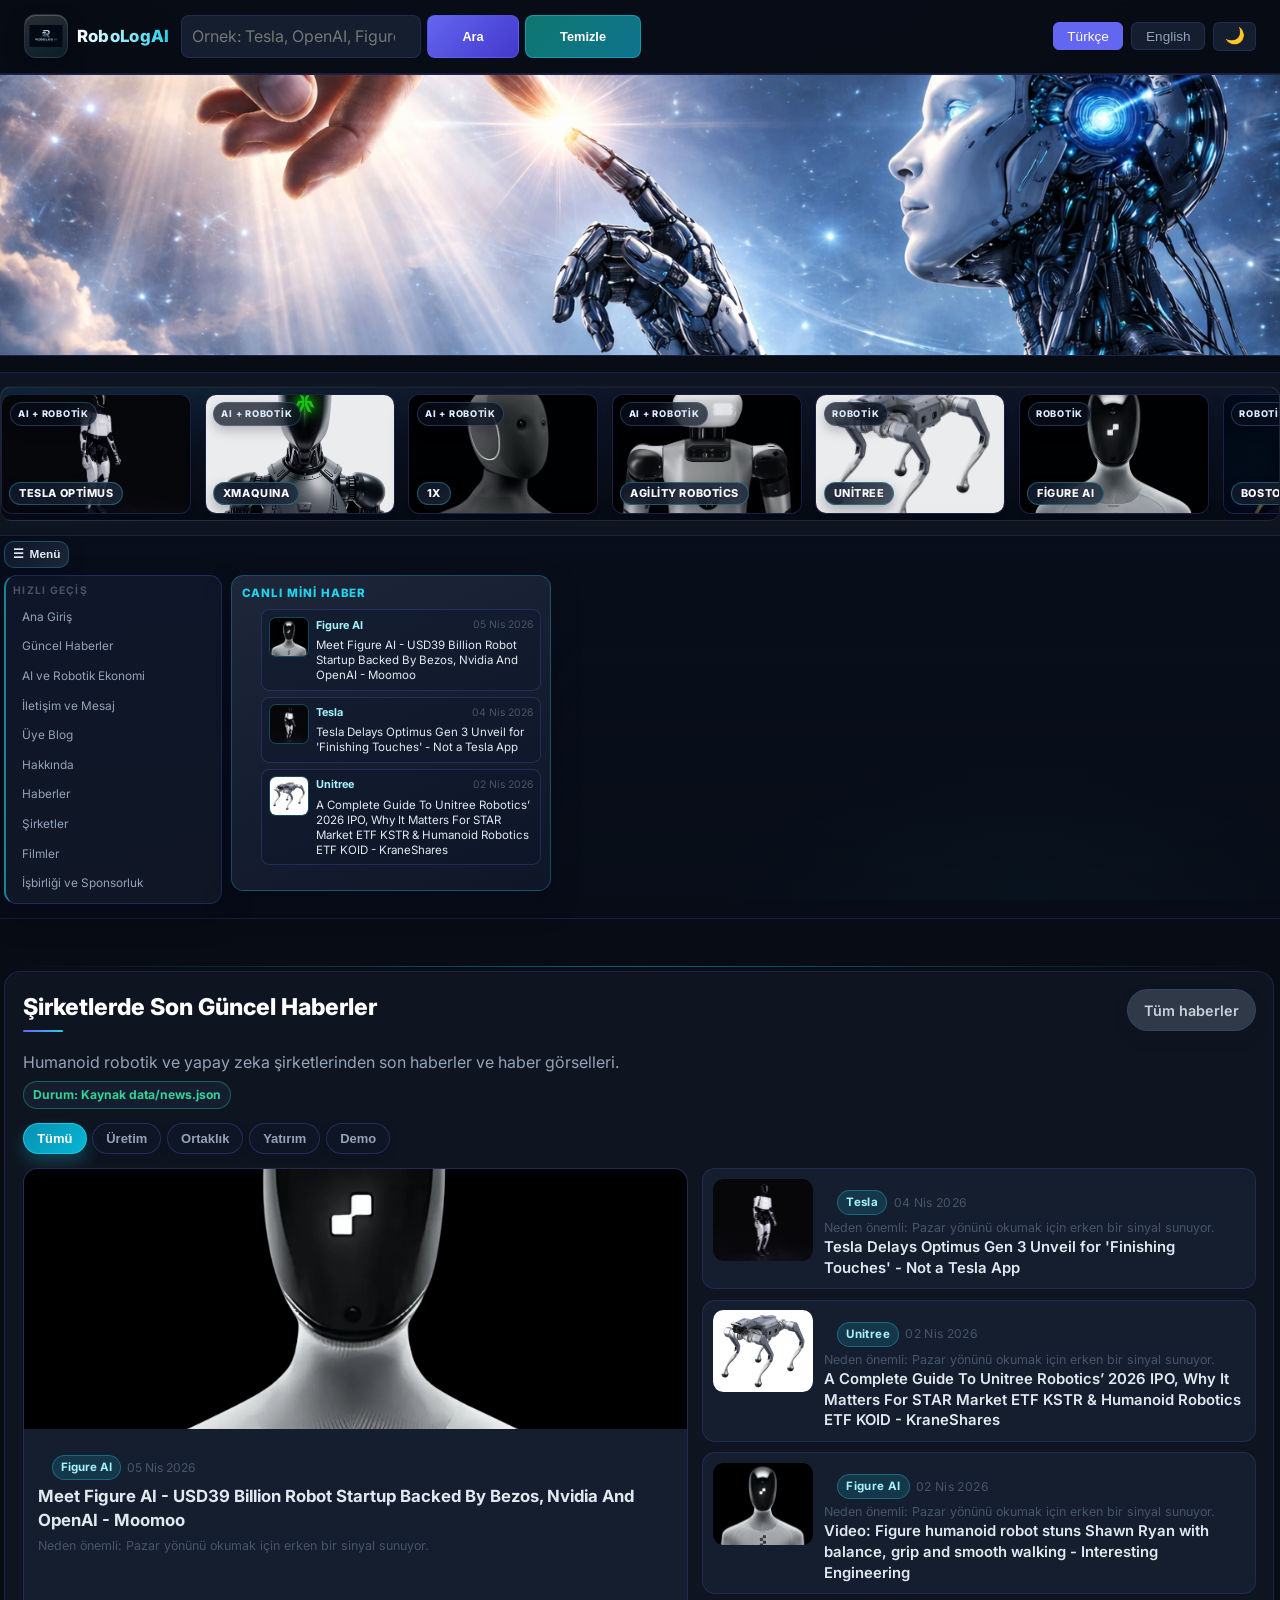
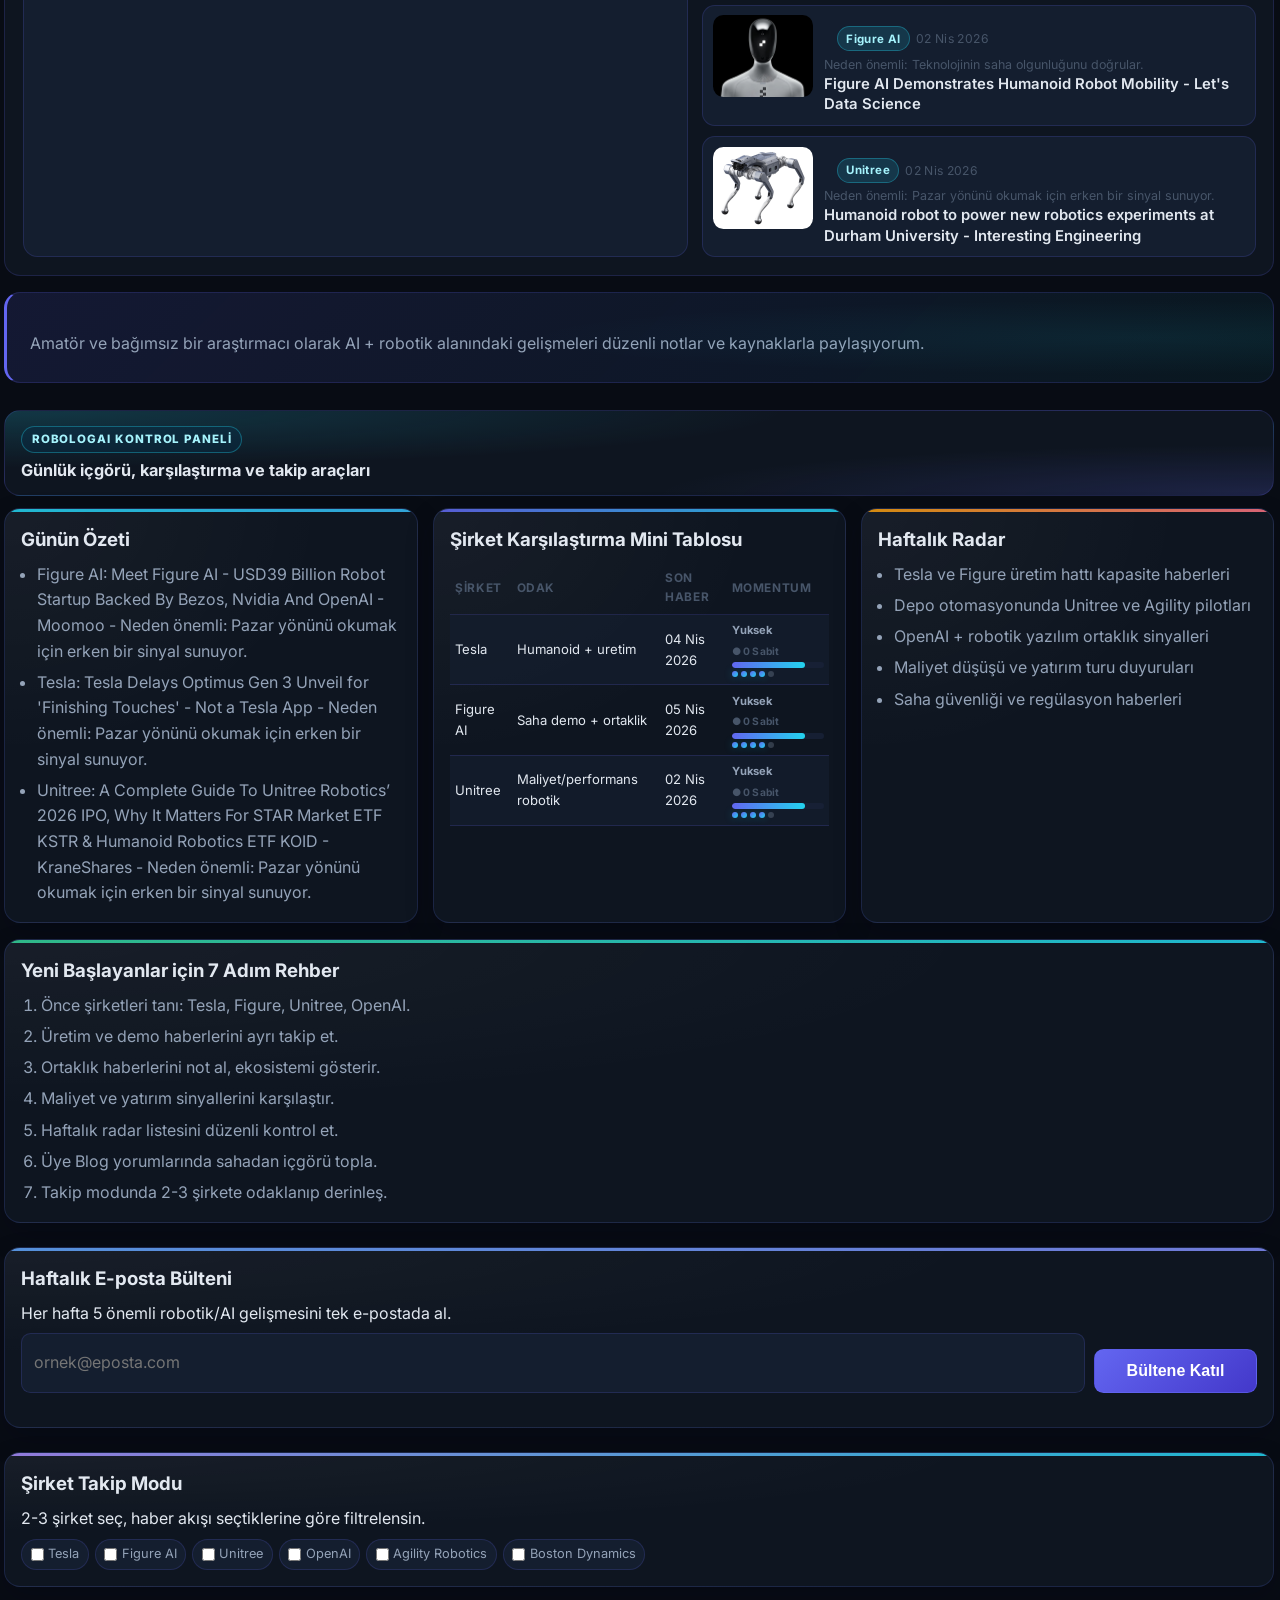
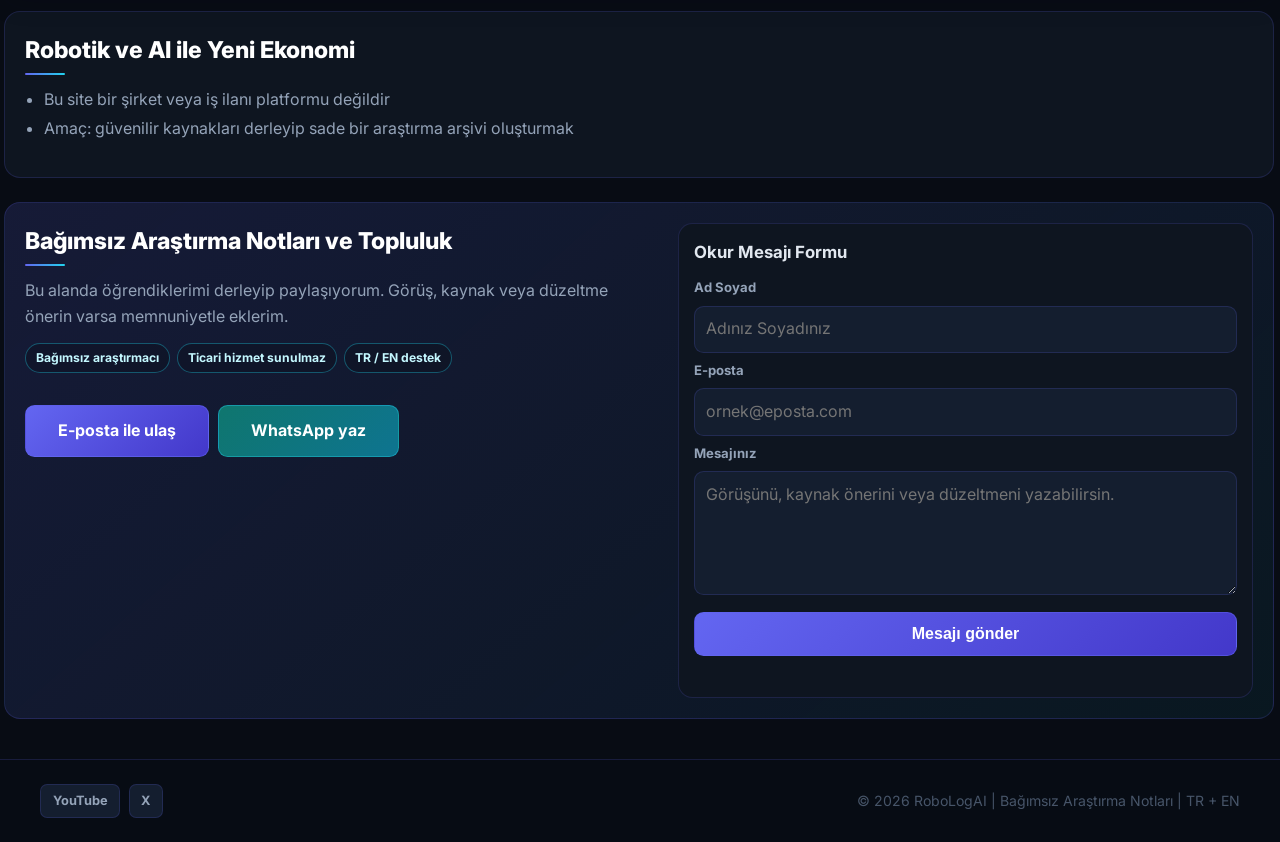
==== commit 7492489d: "Reposition topbar search and language controls" ====
--- a/index.html
+++ b/index.html
@@ -11,14 +11,11 @@
 </head>
 <body>
   <header class="topbar">
-    <a class="logo" href="index.html" aria-label="RoboLogAI ana sayfa">
-      <img class="logo-mark" src="images/logos/site-logo.png" alt="RoboLogAI logosu" loading="eager" fetchpriority="high" />
-      <span class="logo-text">RoboLogAI</span>
-    </a>
-    <nav>
-      <button class="lang-btn active" data-lang="tr">Türkçe</button>
-      <button class="lang-btn" data-lang="en">English</button>
-      <button class="theme-btn" id="theme-toggle" aria-label="Tema değiştir">🌙</button>
+    <div class="topbar-left">
+      <a class="logo" href="index.html" aria-label="RoboLogAI ana sayfa">
+        <img class="logo-mark" src="images/logos/site-logo.png" alt="RoboLogAI logosu" loading="eager" fetchpriority="high" />
+        <span class="logo-text">RoboLogAI</span>
+      </a>
 
       <section id="site-search" class="topbar-search" aria-label="Site search">
         <div class="search-row">
@@ -34,6 +31,12 @@
         </div>
         <p id="site-search-status" class="search-status" aria-live="polite"></p>
       </section>
+    </div>
+
+    <nav>
+      <button class="lang-btn active" data-lang="tr">Türkçe</button>
+      <button class="lang-btn" data-lang="en">English</button>
+      <button class="theme-btn" id="theme-toggle" aria-label="Tema değiştir">🌙</button>
     </nav>
   </header>
 
--- a/style.css
+++ b/style.css
@@ -75,7 +75,9 @@
 
 /* ═══ TOPBAR ═══ */
 .topbar {
-  display:flex; justify-content:space-between; align-items:center;
+  display:flex;
+  align-items:center;
+  gap:0.8rem;
   padding:0.9rem 1.5rem;
   background: rgba(8,12,20,0.85);
   backdrop-filter: blur(12px);
@@ -84,9 +86,19 @@
   position: sticky; top: 0; z-index: 100;
 }
 
+.topbar-left{
+  display:flex;
+  align-items:center;
+  gap:0.7rem;
+  flex:1 1 auto;
+  min-width:0;
+}
+
 .topbar nav{
   display:flex;
   align-items:center;
+  justify-content:flex-end;
+  margin-left:auto;
 }
 .logo {
   display:flex; align-items:center; gap:0.55rem;
@@ -1905,8 +1917,9 @@
   border:none;
   border-radius:0;
   padding:0;
-  max-width:none;
-  margin:0 0 0 0.7rem;
+  max-width:460px;
+  margin:0;
+  flex:1 1 420px;
 }
 
 #site-search.topbar-search .search-row{
@@ -2138,6 +2151,55 @@
   padding-left:1.1rem;
 }
 
+.films-controls-card{
+  background:linear-gradient(145deg,rgba(99,102,241,0.08),rgba(34,211,238,0.08));
+}
+
+.films-controls-head{
+  display:flex;
+  align-items:flex-end;
+  justify-content:space-between;
+  gap:1rem;
+  margin-bottom:0.85rem;
+}
+
+.films-controls-head p{
+  margin:0.2rem 0 0;
+  color:var(--subtext);
+}
+
+.films-results-status{
+  margin:0;
+  color:var(--muted);
+  font-size:0.82rem;
+  font-weight:700;
+}
+
+.films-search-row{
+  margin-bottom:0.85rem;
+}
+
+#films-era-filters{
+  margin-top:0.6rem;
+}
+
+.films-search-row input{
+  width:100%;
+  border:1px solid var(--border);
+  background:var(--surface2);
+  color:var(--text);
+  border-radius:0.7rem;
+  padding:0.78rem 0.9rem;
+  font:inherit;
+  box-shadow:inset 0 1px 0 rgba(255,255,255,0.03);
+}
+
+.films-search-row input:focus{
+  outline:none;
+  border-color:rgba(34,211,238,0.5);
+  box-shadow:0 0 0 3px rgba(34,211,238,0.12);
+}
+
 .films-grid{
   grid-template-columns:repeat(4,minmax(0,1fr));
 }
@@ -2146,6 +2208,10 @@
   display:flex;
   flex-direction:column;
   min-height:100%;
+}
+
+.film-card.is-filtered-out{
+  display:none !important;
 }
 
 .film-card h4{
@@ -2175,11 +2241,59 @@
   grid-template-columns:repeat(2,minmax(0,1fr));
 }
 
+.film-rating{
+  margin-top:auto;
+  padding-top:0.85rem;
+  display:flex;
+  align-items:center;
+  justify-content:space-between;
+  gap:0.75rem;
+}
+
+.film-rating-label{
+  color:var(--muted);
+  font-size:0.78rem;
+  font-weight:700;
+}
+
+.film-rating-stars{
+  display:flex;
+  gap:0.18rem;
+}
+
+.film-rating-star{
+  border:none;
+  background:transparent;
+  color:rgba(148,163,184,0.6);
+  font-size:1rem;
+  line-height:1;
+  cursor:pointer;
+  padding:0.08rem;
+  transition:transform .15s ease, color .15s ease;
+}
+
+.film-rating-star:hover{
+  transform:translateY(-1px) scale(1.08);
+}
+
+.film-rating-star.active{
+  color:#fbbf24;
+}
+
+[data-theme="light"] .film-rating-star{
+  color:rgba(100,116,139,0.55);
+}
+
+[data-theme="light"] .film-rating-star.active{
+  color:#f59e0b;
+}
+
 @media (max-width: 1100px){
   .films-grid{ grid-template-columns:repeat(2,minmax(0,1fr)); }
 }
 
 @media (max-width: 760px){
+  .films-controls-head{ flex-direction:column; align-items:flex-start; }
   .films-grid{ grid-template-columns:1fr; }
 }
 
@@ -2667,7 +2781,9 @@
   .search-row{ grid-template-columns:1fr; }
   .search-row .btn{ width:100%; text-align:center; }
   .topbar{ flex-wrap:wrap; gap:0.45rem; }
-  #site-search.topbar-search{ width:100%; margin:0.2rem 0 0; }
+  .topbar-left{ width:100%; flex-wrap:wrap; gap:0.45rem; }
+  .topbar nav{ width:100%; margin-left:0; justify-content:flex-end; }
+  #site-search.topbar-search{ width:100%; max-width:none; margin:0.2rem 0 0; }
   #site-search.topbar-search .search-row{ grid-template-columns:1fr auto auto; }
   #site-search.topbar-search .search-row .btn{ width:auto; text-align:center; }
   .ai-form-row{ grid-template-columns:1fr; }
